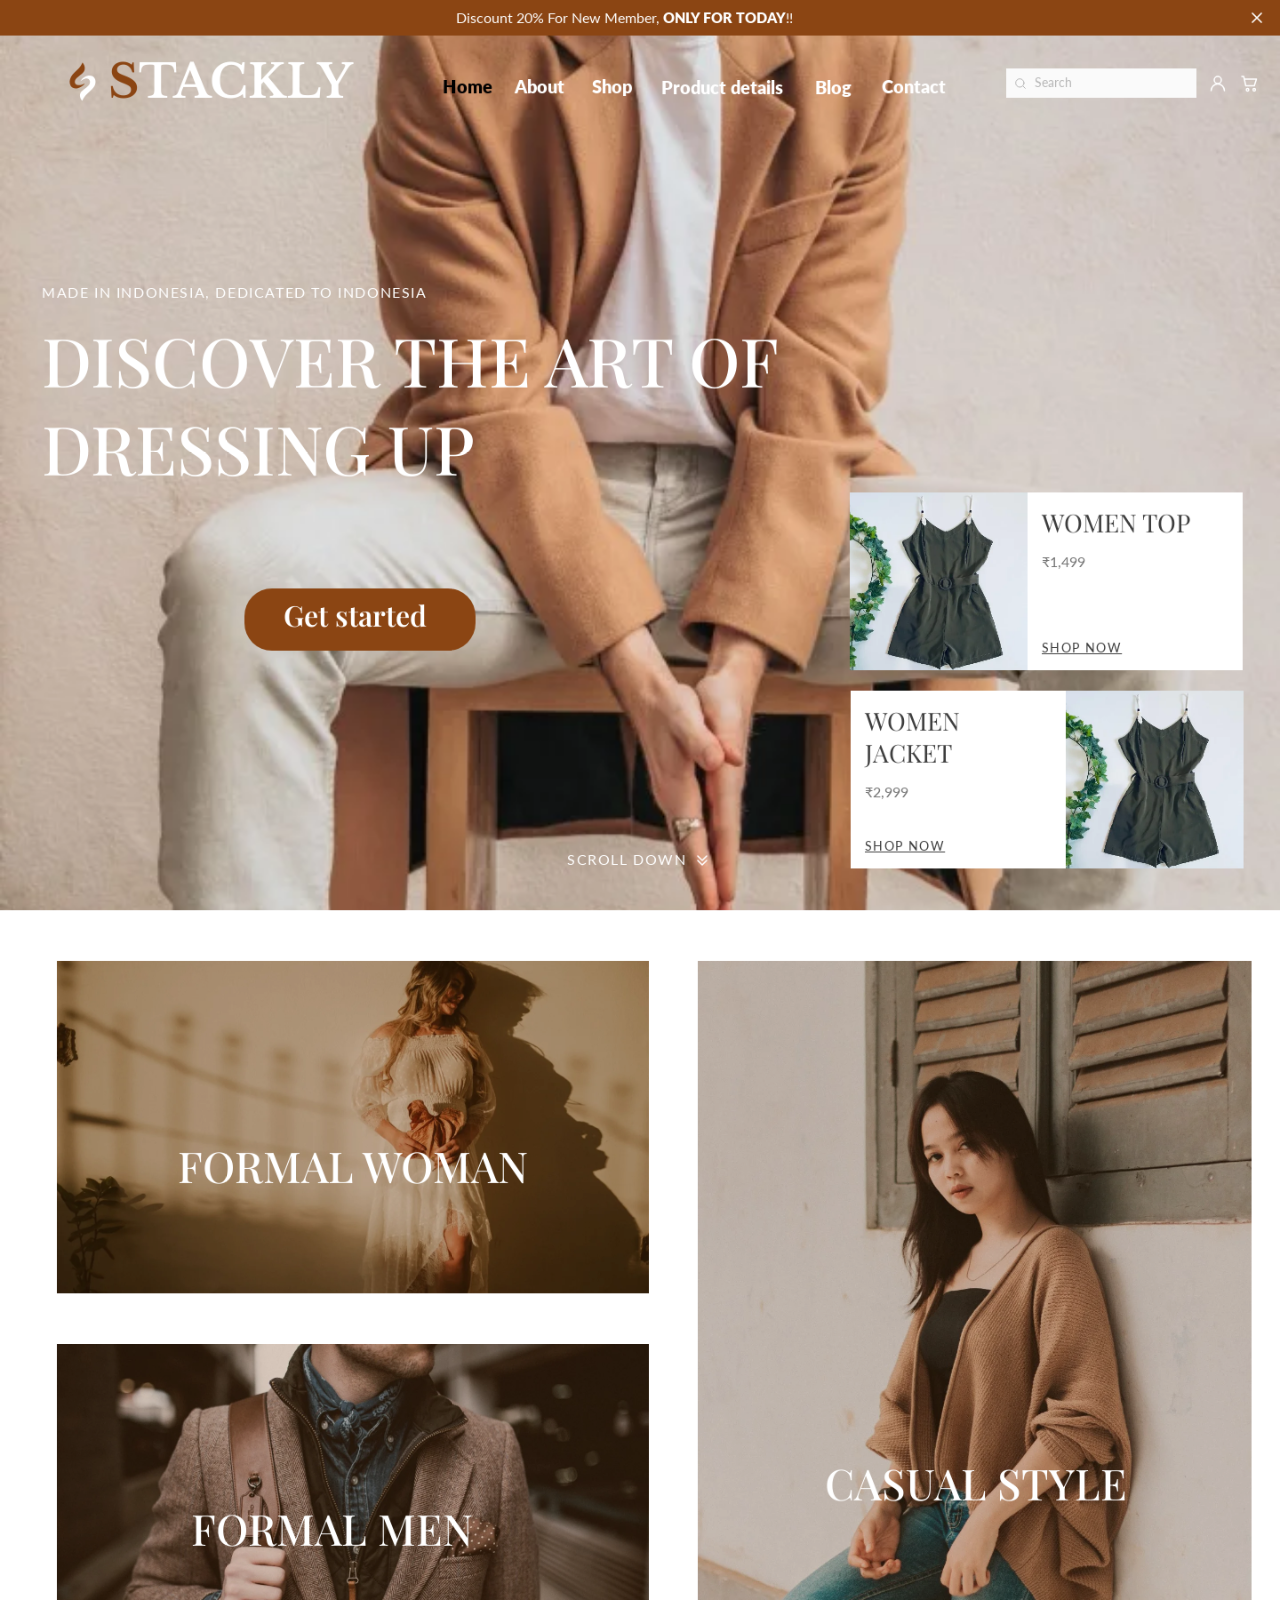
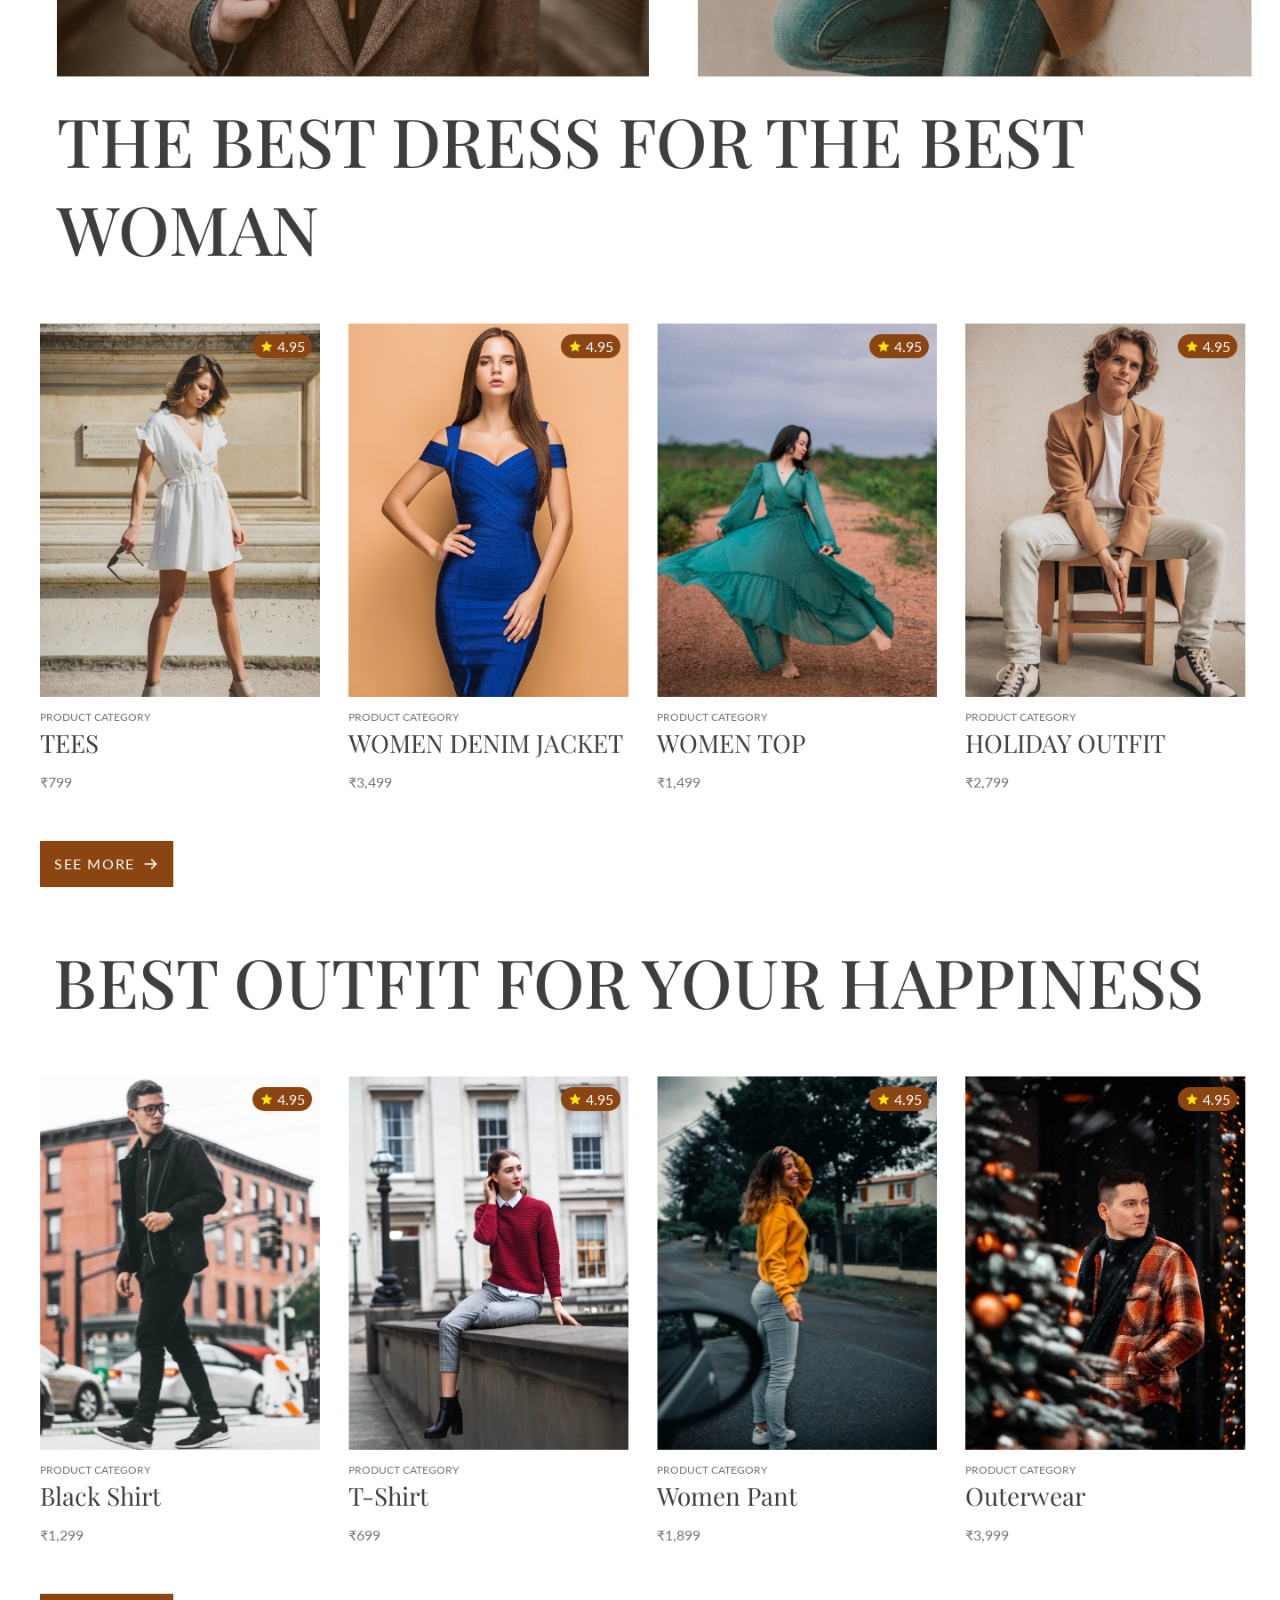
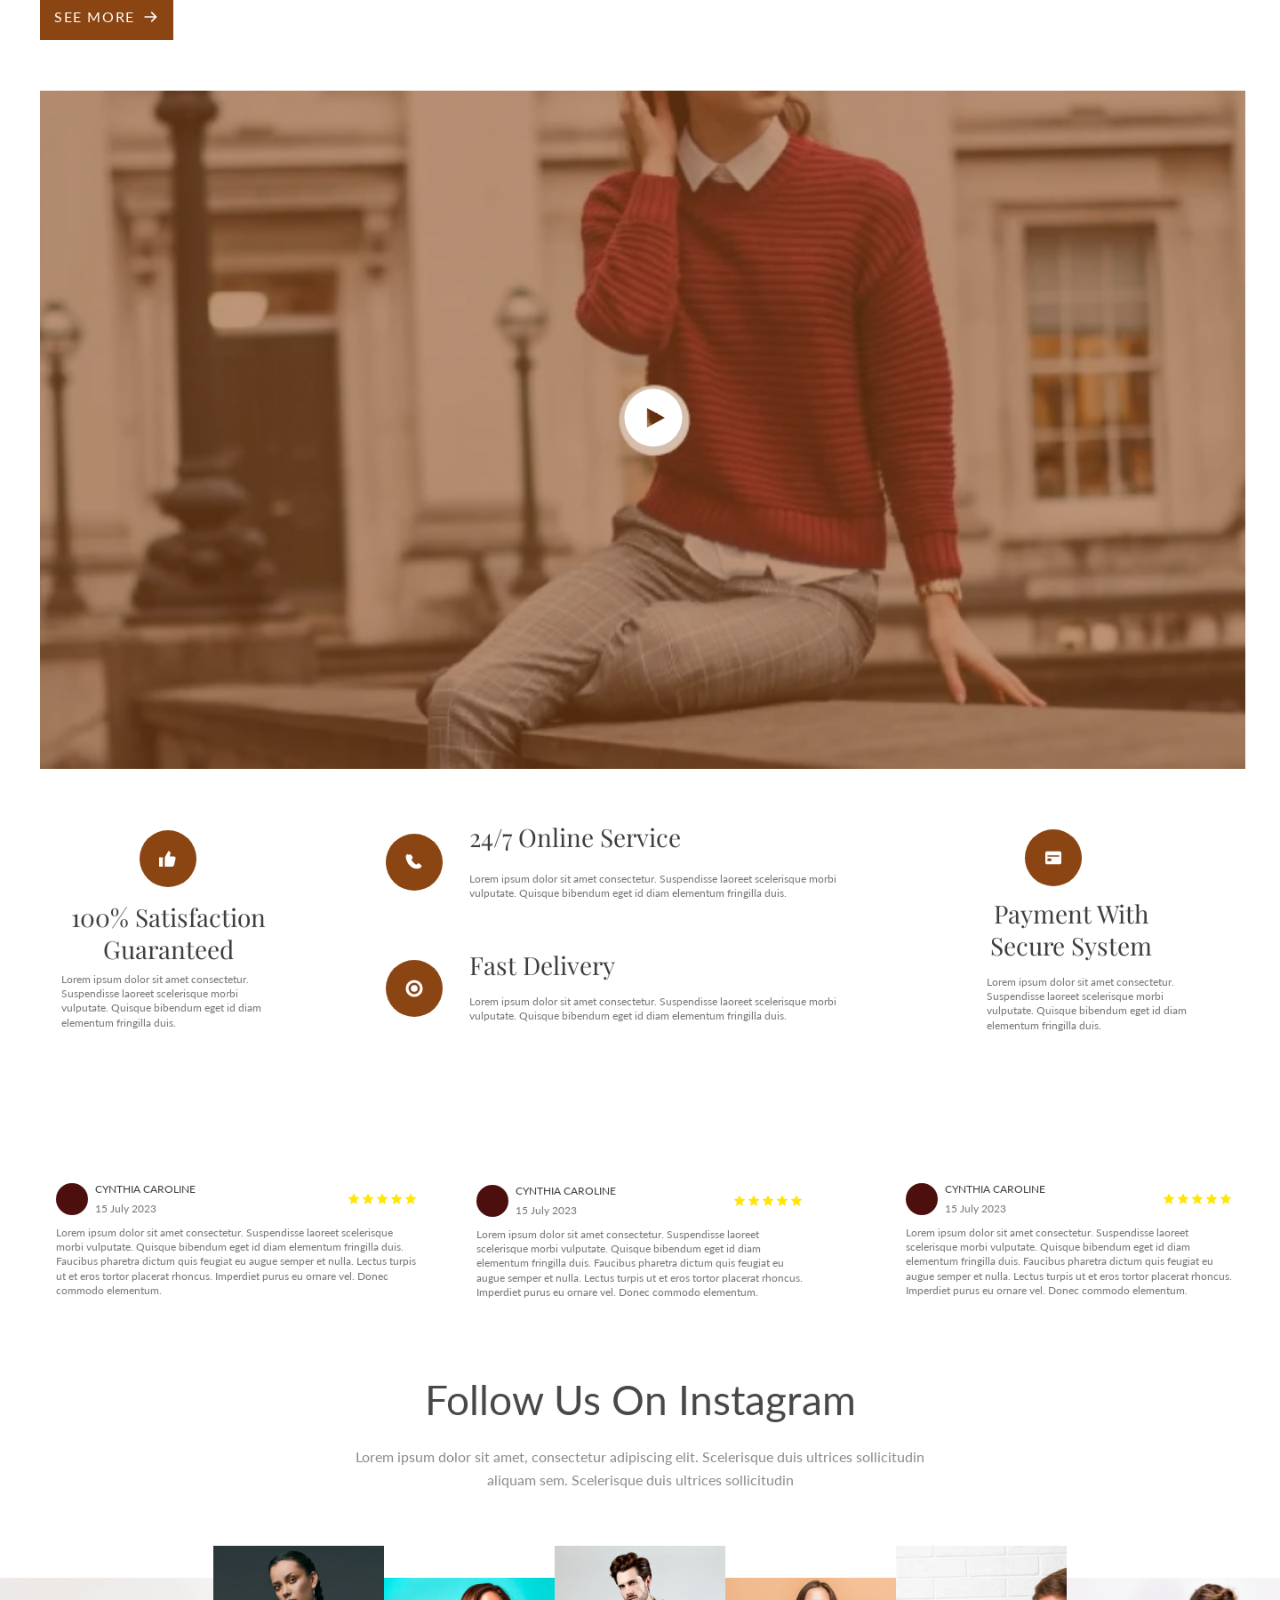
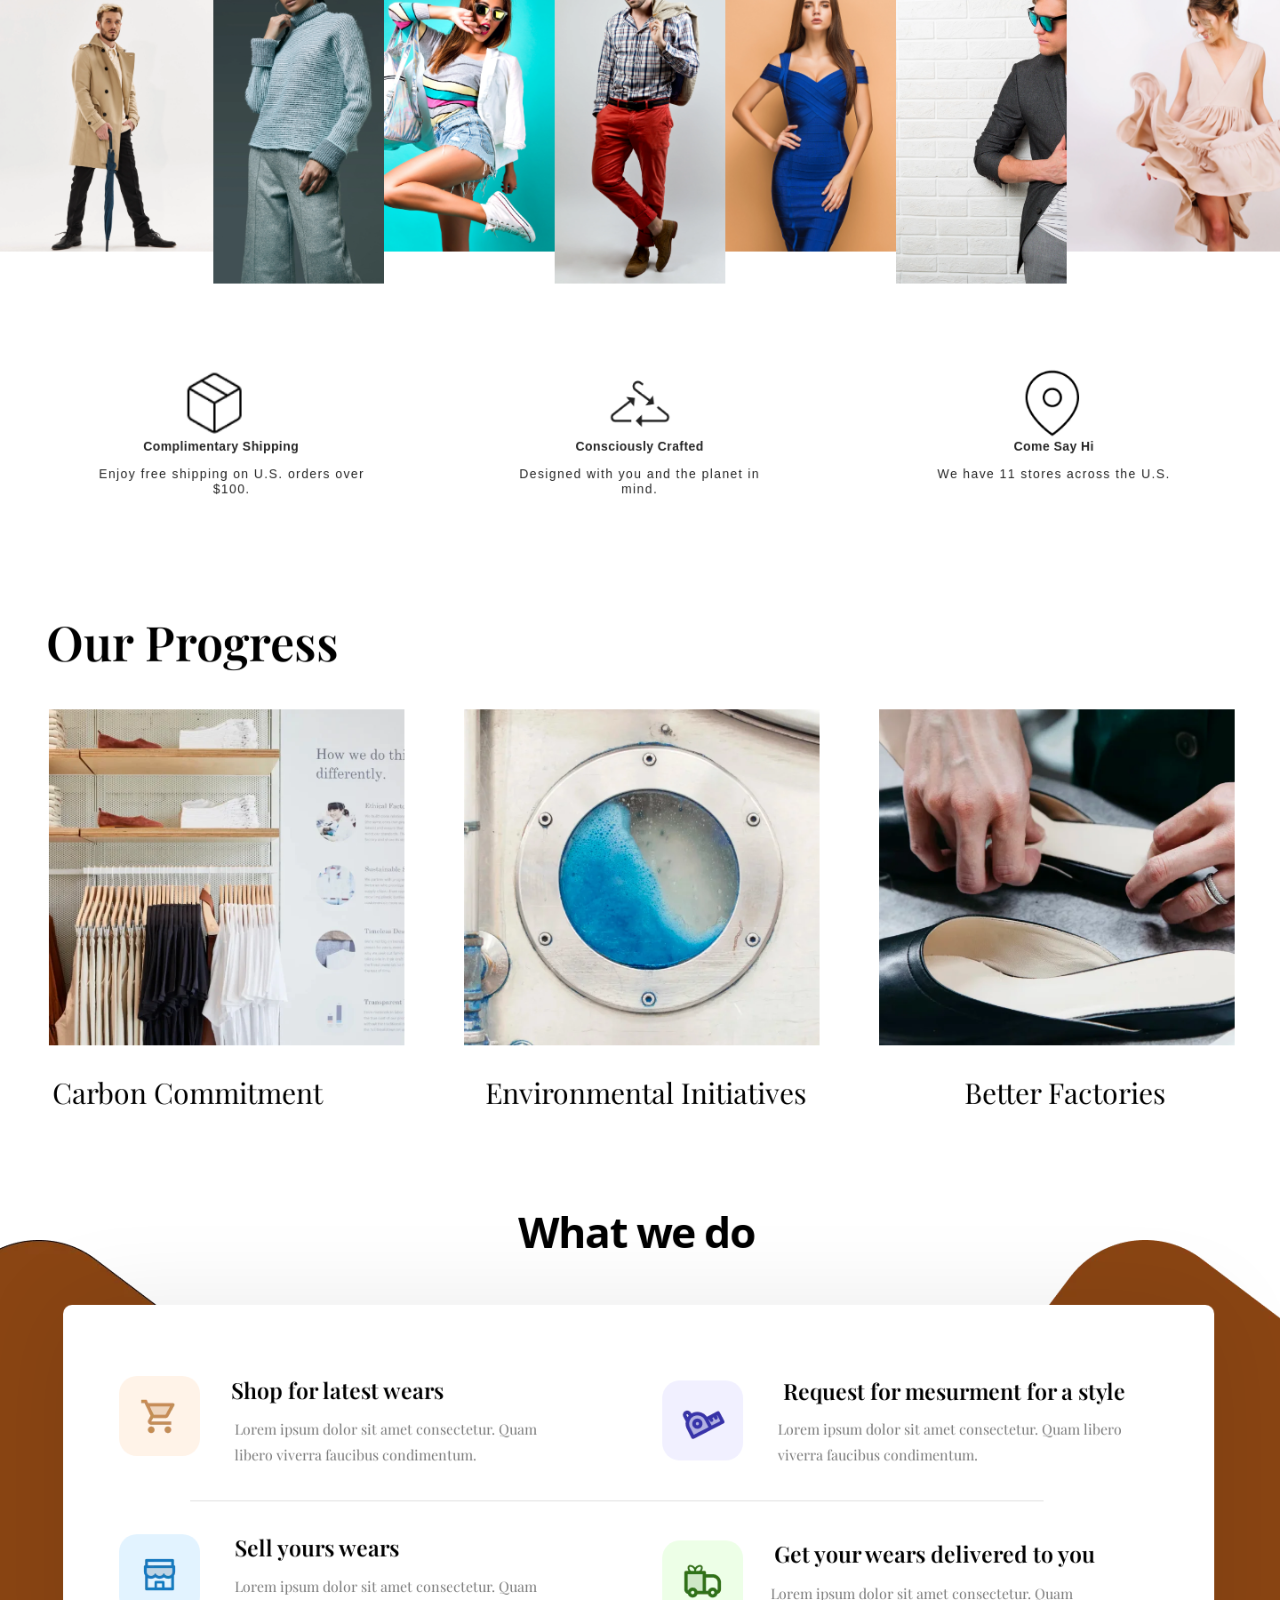
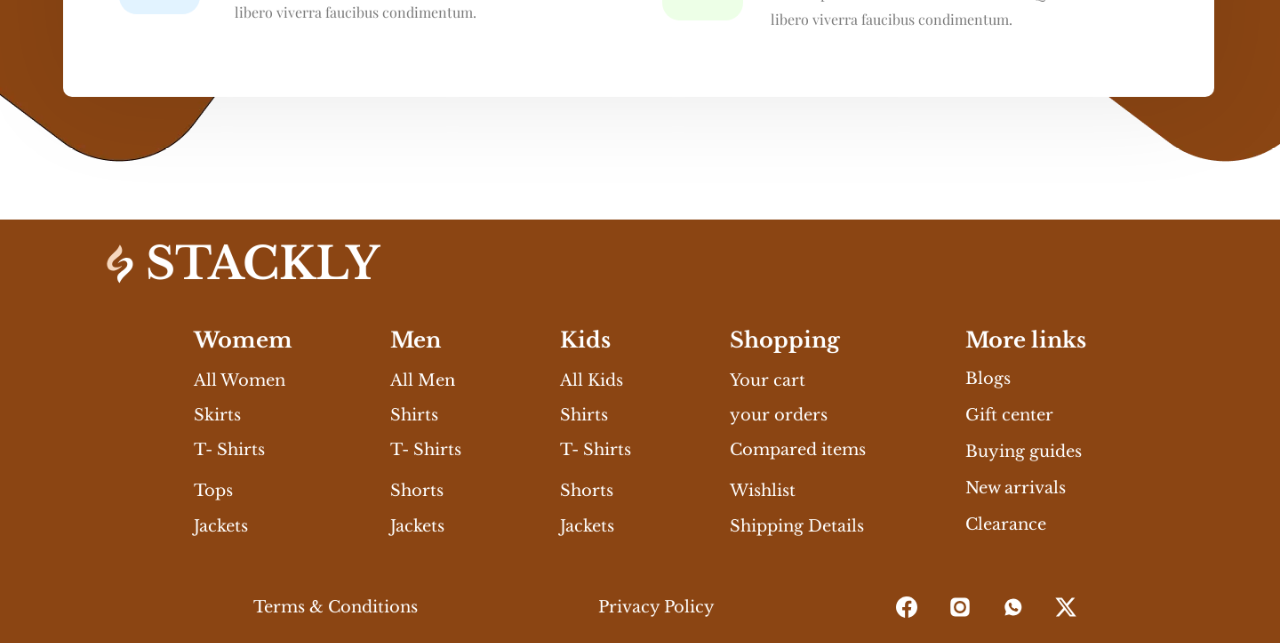
==== index.html @ bb0a9019 "first commit" ====
﻿<!DOCTYPE html>
<html lang="en" class="pg-index">
<head>
<link rel="icon" href="assets/brand-logo.svg" type="image/svg+xml">
<meta charset="UTF-8">
<meta name="viewport" content="width=device-width, initial-scale=1">
<title>Stackly — Home</title>
  <link rel="preload" href="assets/hero.webp" as="image" type="image/webp">
  <meta name="theme-color" content="#8b4513">
<link rel="preconnect" href="https://fonts.googleapis.com">
<link rel="preconnect" href="https://fonts.gstatic.com" crossorigin>
<link href="https://fonts.googleapis.com/css2?family=Libre+Baskerville:wght@400;700&family=Lato:wght@300;400;700;900&family=Open+Sans:wght@400;600;700&family=Playfair+Display:wght@400;500;600;700&display=swap" rel="stylesheet" media="print" onload="this.media='all'; this.onload=null"><noscript><link href="https://fonts.googleapis.com/css2?family=Libre+Baskerville:wght@400;700&family=Lato:wght@300;400;700;900&family=Open+Sans:wght@400;600;700&family=Playfair+Display:wght@400;500;600;700&display=swap" rel="stylesheet"></noscript>
  <link rel="stylesheet" href="css/stackly.css">
  
</head>
<body>
<div class="stage s949">
<div class="canvas s950">

  <!-- ==================================================== HERO  (0,0 1440x1024) -->
  <div class="slot s951" data-img="hero">
    <p class="hero__eyebrow s952">made in Indonesia, dedicated to Indonesia</p>
    <h1 class="hero__title s953">Discover the Art of Dressing Up</h1>
    <a class="hero__btn s954" href="#">Get started</a>
  </div>

  <div class="banner s955">
    <p class="banner__text">Discount 20% For New Member, <strong>ONLY FOR TODAY</strong>!!</p>
    <button class="banner__close" aria-label="Close">
      <svg viewBox="0 0 24 24" width="20" height="20" fill="none" stroke="#fff" stroke-width="2" stroke-linecap="round"><path d="M6 6l12 12M18 6L6 18"/></svg>
    </button>
  </div>

  <div class="logo s956"><svg class="brand-logo-icon s957" viewBox="398 82 212 290" width="38" height="46" xmlns="http://www.w3.org/2000/svg"><path fill="#8b4513" d="M419.713867,256.179962   C408.001251,235.739304 410.215973,215.613876 419.889709,195.679504   C426.373138,182.319229 436.255493,171.444672 446.508270,160.904480   C457.075165,150.041229 468.783997,140.348602 478.792694,128.896606   C487.411407,119.035004 494.797852,108.464394 500.031921,96.425682   C500.738983,94.799370 501.001617,92.854477 502.785980,91.712807   C503.214905,91.838028 503.879059,91.821617 504.103485,92.127670   C514.526489,106.341171 522.003967,121.483376 518.287415,139.859406   C515.933533,151.498276 508.987885,160.308563 500.296600,167.942245   C487.788574,178.928223 473.634369,187.949692 462.046570,200.037262   C456.219025,206.116135 451.191589,212.659836 449.149933,221.054688   C445.376373,236.570572 454.272034,249.198563 470.197021,250.779221   C485.241028,252.272446 499.302216,248.880798 512.632202,241.996979   C514.021362,241.279602 515.213196,239.793518 517.062500,240.547546   C517.833252,242.063324 516.690857,242.794266 515.917847,243.562866   C502.480865,256.923462 487.519073,267.973206 468.591339,271.949402   C447.923096,276.291199 431.269562,272.383606 419.713867,256.179962  z"/><path fill="#ffffff" d="M536.351807,311.352905   C521.089722,325.623138 508.631836,341.451172 501.644409,361.304535   C500.580017,360.856842 499.799347,360.777496 499.458496,360.348633   C491.323975,350.113098 485.458466,338.909088 484.707672,325.531189   C484.034546,313.536499 489.236786,303.909576 496.947052,295.363251   C506.737030,284.511749 519.089050,276.702271 530.329102,267.573334   C539.676453,259.981689 548.930542,252.352356 553.649658,240.719803   C556.247925,234.315125 556.803040,227.722214 555.167542,221.122284   C551.964783,208.197189 539.399353,200.886032 526.174622,203.877502   C513.911682,206.651428 503.242737,212.702515 493.079834,219.823700   C492.039246,220.552856 491.267578,221.851700 489.661957,221.557190   C488.659760,220.289383 489.653076,219.345703 490.287292,218.480408   C503.850159,199.976334 521.506714,187.674316 544.321167,183.636948   C574.742554,178.253418 599.437622,199.883118 594.804749,234.346802   C592.539368,251.198425 583.628967,264.794067 572.581299,277.156372   C561.558105,289.491241 548.610413,299.803345 536.351807,311.352905  z"/></svg><b>S</b>TACKLY</div>

  <nav class="nav">
    <a class="nav__link is-active s958" href="index.html">Home</a>
    <a class="nav__link s959" href="html/about.html">About</a>
    <a class="nav__link s960" href="html/shop.html">Shop</a>
    <a class="nav__link s961" href="html/product-details.html">Product details</a>
    <a class="nav__link s962" href="html/blog.html">Blog</a>
    <a class="nav__link s963" href="html/contact.html">Contact</a>
  </nav>

  <form class="search s964" onsubmit="return false;">
    <svg viewBox="0 0 24 24" width="16" height="16" fill="none" stroke="#b6b6b6" stroke-width="1.5" stroke-linecap="round"><circle cx="11" cy="11" r="7"/><path d="M20 20l-3.4-3.4"/></svg>
    <input type="text" placeholder="Search" aria-label="Search">
  </form>
  <button class="nav-icon s965" aria-label="Account">
    <svg viewBox="0 0 24 24" width="24" height="24" fill="none" stroke="#fff" stroke-width="1.5" stroke-linecap="round" stroke-linejoin="round"><path d="M12 12a4 4 0 1 0 0-8 4 4 0 0 0 0 8z"/><path d="M4.5 20a7.5 7.5 0 0 1 15 0"/></svg>
  </button>
  <button class="nav-icon s966" aria-label="Cart">
    <svg viewBox="0 0 24 24" width="24" height="24" fill="none" stroke="#fff" stroke-width="1.5" stroke-linecap="round" stroke-linejoin="round"><path d="M3 4h2.2l2.3 10.5h9.6L19.5 7H6.3"/><circle cx="9.5" cy="19" r="1.4"/><circle cx="17" cy="19" r="1.4"/></svg>
  </button>

      
  <div class="promo s967">
    <div class="slot s968" data-img="promoTop"></div>
    <div class="promo__body promo__body--l">
      <div class="promo__head">
        <h4>WOMEN TOP</h4>
        <p>₹1,499</p>
      </div>
      <a class="promo__link" href="#">SHOP NOW</a>
    </div>
  </div>

  <div class="promo s969">
    <div class="promo__body promo__body--r">
      <div class="promo__head">
        <h4>WOMEN JACKET</h4>
        <p>₹2,999</p>
      </div>
      <a class="promo__link" href="#">SHOP NOW</a>
    </div>
    <div class="slot s970" data-img="promoJacket"></div>
  </div>

  <div class="scroll s971">
    <span>scroll down</span>
    <svg viewBox="0 0 24 24" width="24" height="24" fill="none" stroke="#fff" stroke-width="1.5" stroke-linecap="round" stroke-linejoin="round"><path d="M7 8l5 5 5-5"/><path d="M7 13l5 5 5-5"/></svg>
  </div>

  <!-- ==================================================== CATEGORIES -->
  <div class="slot s972" data-img="catWoman"><i class="ov s973"></i><div class="cat-label s974">formal woman</div></div>

  <div class="slot s975" data-img="catMan"><i class="ov s976"></i><div class="cat-label s977">formal Men</div></div>

  <div class="slot s978" data-img="catCasual"><i class="ov s979"></i><div class="cat-label s980">Casual Style</div></div>

  <!-- ==================================================== TITLE 1 -->
  <h2 class="section-title s981">the best dress for the best woman</h2>

  <!-- ==================================================== PRODUCTS 1 -->
  <article class="product s982">
    <div class="slot s983" data-img="p1"></div>
    <span class="badge"><svg viewBox="0 0 24 24" width="16" height="16" fill="#ffe605"><path d="M12 2l2.9 6.3 6.8.8-5 4.6 1.3 6.8L12 17.3 6 20.5l1.3-6.8-5-4.6 6.8-.8L12 2z"/></svg>4.95</span>
    <p class="product__cat">Product Category</p>
    <h3 class="product__name">TEES</h3>
    <p class="product__price">₹799</p>
  </article>

  <article class="product s984">
    <div class="slot s985" data-img="p2"></div>
    <span class="badge"><svg viewBox="0 0 24 24" width="16" height="16" fill="#ffe605"><path d="M12 2l2.9 6.3 6.8.8-5 4.6 1.3 6.8L12 17.3 6 20.5l1.3-6.8-5-4.6 6.8-.8L12 2z"/></svg>4.95</span>
    <p class="product__cat">Product Category</p>
    <h3 class="product__name">WOMEN DENIM JACKET</h3>
    <p class="product__price">₹3,499</p>
  </article>

  <article class="product s986">
    <div class="slot s987" data-img="p3"></div>
    <span class="badge"><svg viewBox="0 0 24 24" width="16" height="16" fill="#ffe605"><path d="M12 2l2.9 6.3 6.8.8-5 4.6 1.3 6.8L12 17.3 6 20.5l1.3-6.8-5-4.6 6.8-.8L12 2z"/></svg>4.95</span>
    <p class="product__cat">Product Category</p>
    <h3 class="product__name">WOMEN TOP</h3>
    <p class="product__price">₹1,499</p>
  </article>

  <article class="product s988">
    <div class="slot s989" data-img="p4"></div>
    <span class="badge"><svg viewBox="0 0 24 24" width="16" height="16" fill="#ffe605"><path d="M12 2l2.9 6.3 6.8.8-5 4.6 1.3 6.8L12 17.3 6 20.5l1.3-6.8-5-4.6 6.8-.8L12 2z"/></svg>4.95</span>
    <p class="product__cat">Product Category</p>
    <h3 class="product__name">HOLIDAY OUTFIT</h3>
    <p class="product__price">₹2,799</p>
  </article>

  <a class="btn-more s990" href="#">
    <span>SEE MORE</span>
    <svg viewBox="0 0 24 24" width="20" height="20" fill="#fff"><path d="M13.4 4.6L20.8 12l-7.4 7.4-1.4-1.4 5-5H3.2v-2h13.8l-5-5 1.4-1.4z"/></svg>
  </a>

  <!-- ==================================================== TITLE 2 -->
  <h2 class="section-title s991">Best outfit for your happiness </h2>

  <!-- ==================================================== PRODUCTS 2 -->
  <article class="product s992">
    <div class="slot s993" data-img="p5"></div>
    <span class="badge"><svg viewBox="0 0 24 24" width="16" height="16" fill="#ffe605"><path d="M12 2l2.9 6.3 6.8.8-5 4.6 1.3 6.8L12 17.3 6 20.5l1.3-6.8-5-4.6 6.8-.8L12 2z"/></svg>4.95</span>
    <p class="product__cat">Product Category</p>
    <h3 class="product__name">Black Shirt</h3>
    <p class="product__price">₹1,299</p>
  </article>

  <article class="product s994">
    <div class="slot s995" data-img="p6"></div>
    <span class="badge"><svg viewBox="0 0 24 24" width="16" height="16" fill="#ffe605"><path d="M12 2l2.9 6.3 6.8.8-5 4.6 1.3 6.8L12 17.3 6 20.5l1.3-6.8-5-4.6 6.8-.8L12 2z"/></svg>4.95</span>
    <p class="product__cat">Product Category</p>
    <h3 class="product__name">T-Shirt</h3>
    <p class="product__price">₹699</p>
  </article>

  <article class="product s996">
    <div class="slot s997" data-img="p7"></div>
    <span class="badge"><svg viewBox="0 0 24 24" width="16" height="16" fill="#ffe605"><path d="M12 2l2.9 6.3 6.8.8-5 4.6 1.3 6.8L12 17.3 6 20.5l1.3-6.8-5-4.6 6.8-.8L12 2z"/></svg>4.95</span>
    <p class="product__cat">Product Category</p>
    <h3 class="product__name">Women Pant</h3>
    <p class="product__price">₹1,899</p>
  </article>

  <article class="product s998">
    <div class="slot s999" data-img="p8"></div>
    <span class="badge"><svg viewBox="0 0 24 24" width="16" height="16" fill="#ffe605"><path d="M12 2l2.9 6.3 6.8.8-5 4.6 1.3 6.8L12 17.3 6 20.5l1.3-6.8-5-4.6 6.8-.8L12 2z"/></svg>4.95</span>
    <p class="product__cat">Product Category</p>
    <h3 class="product__name">Outerwear</h3>
    <p class="product__price">₹3,999</p>
  </article>

  <a class="btn-more s1000" href="#">
    <span>SEE MORE</span>
    <svg viewBox="0 0 24 24" width="20" height="20" fill="#fff"><path d="M13.4 4.6L20.8 12l-7.4 7.4-1.4-1.4 5-5H3.2v-2h13.8l-5-5 1.4-1.4z"/></svg>
  </a>

  <!-- ==================================================== VIDEO -->
  <div class="slot s1001" data-img="video">
    <i class="ov s1002"></i>
    <button class="play" aria-label="Play video">
      <svg viewBox="0 0 24 24" width="78" height="78" fill="#fff" fill-rule="evenodd" clip-rule="evenodd"><path d="M12 2a10 10 0 1 0 0 20 10 10 0 0 0 0-20zm-2.2 6.6v6.8L16 12l-6.2-3.4z"/></svg>
    </button>
  </div>

  <!-- ==================================================== FEATURES -->
  <div class="feat-card s1003">
    <span class="feat-ic">
      <svg viewBox="0 0 24 24" width="24" height="24" fill="#fff"><path d="M2 10.5h4.2V21H2zM8.4 21h8.1a2.4 2.4 0 0 0 2.3-1.8l1.7-7.2A2 2 0 0 0 18.6 9.6H14l.7-3.2A2.4 2.4 0 0 0 12.4 3.4L8.4 10.5V21z"/></svg>
    </span>
    <h4 class="feat-t s1004">100% Satisfaction Guaranteed  </h4>
    <p class="feat-d">Lorem ipsum dolor sit amet consectetur. Suspendisse laoreet scelerisque morbi vulputate. Quisque bibendum eget id diam elementum fringilla duis. </p>
  </div>

  <span class="feat-ic s1005">
    <svg viewBox="0 0 24 24" width="24" height="24" fill="#fff"><path d="M6.6 3.4c.5-.4 1.2-.3 1.6.2l1.8 2.2c.4.5.4 1.2.1 1.7l-1 1.3c-.2.3-.2.7 0 1a13.6 13.6 0 0 0 4.6 4.6c.3.2.7.2 1 0l1.3-1c.5-.3 1.2-.3 1.7.1l2.2 1.8c.5.4.6 1.1.2 1.6l-1.1 1.4c-.4.5-1 .8-1.7.7C10.4 21.1 2.9 13.6 2.5 5.4c-.1-.7.2-1.3.7-1.7l1.6-1.2-.2.9z"/></svg>
  </span>
  <h4 class="feat-t s1006">24/7 Online Service</h4>
  <p class="feat-d s1007">Lorem ipsum dolor sit amet consectetur. Suspendisse laoreet scelerisque morbi vulputate. Quisque bibendum eget id diam elementum fringilla duis. </p>

  <span class="feat-ic s1008">
    <svg viewBox="0 0 24 24" width="24" height="24" fill="#fff"><path d="M12 2.4a9.6 9.6 0 1 0 0 19.2 9.6 9.6 0 0 0 0-19.2zm0 3.2a6.4 6.4 0 1 1 0 12.8 6.4 6.4 0 0 1 0-12.8zm0 2.6a3.8 3.8 0 1 0 0 7.6 3.8 3.8 0 0 0 0-7.6z"/></svg>
  </span>
  <h4 class="feat-t s1009">Fast Delivery</h4>
  <p class="feat-d s1010">Lorem ipsum dolor sit amet consectetur. Suspendisse laoreet scelerisque morbi vulputate. Quisque bibendum eget id diam elementum fringilla duis. </p>

  <span class="feat-ic s1011">
    <svg viewBox="0 0 24 24" width="24" height="24" fill="#fff"><path d="M3 6.6c0-1 .8-1.8 1.8-1.8h14.4c1 0 1.8.8 1.8 1.8v10.8c0 1-.8 1.8-1.8 1.8H4.8c-1 0-1.8-.8-1.8-1.8V6.6zm2.4 2.6v1.6h13.2V9.2H5.4zm0 3.6v3h4.4v-3H5.4z"/></svg>
  </span>
  <h4 class="feat-t s1012">Payment With Secure System</h4>
  <p class="feat-d s1013">Lorem ipsum dolor sit amet consectetur. Suspendisse laoreet scelerisque morbi vulputate. Quisque bibendum eget id diam elementum fringilla duis. </p>

  <!-- ==================================================== TESTIMONIALS -->
  <article class="tcard s1014">
    <div class="tcard__row">
      <div class="tcard__who">
        <span class="tcard__av"></span>
        <div>
          <p class="tcard__name">Cynthia caroline</p>
          <p class="tcard__date">15 July 2023</p>
        </div>
      </div>
      <div class="stars">
        <svg viewBox="0 0 24 24" width="16" height="16" fill="#ffe605"><path d="M12 2l2.9 6.3 6.8.8-5 4.6 1.3 6.8L12 17.3 6 20.5l1.3-6.8-5-4.6 6.8-.8L12 2z"/></svg>
        <svg viewBox="0 0 24 24" width="16" height="16" fill="#ffe605"><path d="M12 2l2.9 6.3 6.8.8-5 4.6 1.3 6.8L12 17.3 6 20.5l1.3-6.8-5-4.6 6.8-.8L12 2z"/></svg>
        <svg viewBox="0 0 24 24" width="16" height="16" fill="#ffe605"><path d="M12 2l2.9 6.3 6.8.8-5 4.6 1.3 6.8L12 17.3 6 20.5l1.3-6.8-5-4.6 6.8-.8L12 2z"/></svg>
        <svg viewBox="0 0 24 24" width="16" height="16" fill="#ffe605"><path d="M12 2l2.9 6.3 6.8.8-5 4.6 1.3 6.8L12 17.3 6 20.5l1.3-6.8-5-4.6 6.8-.8L12 2z"/></svg>
        <svg viewBox="0 0 24 24" width="16" height="16" fill="#ffe605"><path d="M12 2l2.9 6.3 6.8.8-5 4.6 1.3 6.8L12 17.3 6 20.5l1.3-6.8-5-4.6 6.8-.8L12 2z"/></svg>
      </div>
    </div>
    <p class="tcard__text">Lorem ipsum dolor sit amet consectetur. Suspendisse laoreet scelerisque morbi vulputate. Quisque bibendum eget id diam elementum fringilla duis. Faucibus pharetra dictum quis feugiat eu augue semper et nulla. Lectus turpis ut et eros tortor placerat rhoncus. Imperdiet purus eu ornare vel. Donec commodo elementum.</p>
  </article>

  <article class="tcard s1015">
    <div class="tcard__row">
      <div class="tcard__who">
        <span class="tcard__av"></span>
        <div>
          <p class="tcard__name">Cynthia caroline</p>
          <p class="tcard__date">15 July 2023</p>
        </div>
      </div>
      <div class="stars">
        <svg viewBox="0 0 24 24" width="16" height="16" fill="#ffe605"><path d="M12 2l2.9 6.3 6.8.8-5 4.6 1.3 6.8L12 17.3 6 20.5l1.3-6.8-5-4.6 6.8-.8L12 2z"/></svg>
        <svg viewBox="0 0 24 24" width="16" height="16" fill="#ffe605"><path d="M12 2l2.9 6.3 6.8.8-5 4.6 1.3 6.8L12 17.3 6 20.5l1.3-6.8-5-4.6 6.8-.8L12 2z"/></svg>
        <svg viewBox="0 0 24 24" width="16" height="16" fill="#ffe605"><path d="M12 2l2.9 6.3 6.8.8-5 4.6 1.3 6.8L12 17.3 6 20.5l1.3-6.8-5-4.6 6.8-.8L12 2z"/></svg>
        <svg viewBox="0 0 24 24" width="16" height="16" fill="#ffe605"><path d="M12 2l2.9 6.3 6.8.8-5 4.6 1.3 6.8L12 17.3 6 20.5l1.3-6.8-5-4.6 6.8-.8L12 2z"/></svg>
        <svg viewBox="0 0 24 24" width="16" height="16" fill="#ffe605"><path d="M12 2l2.9 6.3 6.8.8-5 4.6 1.3 6.8L12 17.3 6 20.5l1.3-6.8-5-4.6 6.8-.8L12 2z"/></svg>
      </div>
    </div>
    <p class="tcard__text">Lorem ipsum dolor sit amet consectetur. Suspendisse laoreet scelerisque morbi vulputate. Quisque bibendum eget id diam elementum fringilla duis. Faucibus pharetra dictum quis feugiat eu augue semper et nulla. Lectus turpis ut et eros tortor placerat rhoncus. Imperdiet purus eu ornare vel. Donec commodo elementum.</p>
  </article>

  <article class="tcard s1016">
    <div class="tcard__row">
      <div class="tcard__who">
        <span class="tcard__av"></span>
        <div>
          <p class="tcard__name">Cynthia caroline</p>
          <p class="tcard__date">15 July 2023</p>
        </div>
      </div>
      <div class="stars">
        <svg viewBox="0 0 24 24" width="16" height="16" fill="#ffe605"><path d="M12 2l2.9 6.3 6.8.8-5 4.6 1.3 6.8L12 17.3 6 20.5l1.3-6.8-5-4.6 6.8-.8L12 2z"/></svg>
        <svg viewBox="0 0 24 24" width="16" height="16" fill="#ffe605"><path d="M12 2l2.9 6.3 6.8.8-5 4.6 1.3 6.8L12 17.3 6 20.5l1.3-6.8-5-4.6 6.8-.8L12 2z"/></svg>
        <svg viewBox="0 0 24 24" width="16" height="16" fill="#ffe605"><path d="M12 2l2.9 6.3 6.8.8-5 4.6 1.3 6.8L12 17.3 6 20.5l1.3-6.8-5-4.6 6.8-.8L12 2z"/></svg>
        <svg viewBox="0 0 24 24" width="16" height="16" fill="#ffe605"><path d="M12 2l2.9 6.3 6.8.8-5 4.6 1.3 6.8L12 17.3 6 20.5l1.3-6.8-5-4.6 6.8-.8L12 2z"/></svg>
        <svg viewBox="0 0 24 24" width="16" height="16" fill="#ffe605"><path d="M12 2l2.9 6.3 6.8.8-5 4.6 1.3 6.8L12 17.3 6 20.5l1.3-6.8-5-4.6 6.8-.8L12 2z"/></svg>
      </div>
    </div>
    <p class="tcard__text">Lorem ipsum dolor sit amet consectetur. Suspendisse laoreet scelerisque morbi vulputate. Quisque bibendum eget id diam elementum fringilla duis. Faucibus pharetra dictum quis feugiat eu augue semper et nulla. Lectus turpis ut et eros tortor placerat rhoncus. Imperdiet purus eu ornare vel. Donec commodo elementum.</p>
  </article>

  <!-- ==================================================== INSTAGRAM -->
  <h2 class="ig__t s1017">Follow Us On Instagram</h2>
  <p class="ig__sub s1018">Lorem ipsum dolor sit amet, consectetur adipiscing elit. Scelerisque duis ultrices sollicitudin aliquam sem. Scelerisque duis ultrices sollicitudin </p>

  <div class="slot s1019" data-img="ig1"></div>
  <div class="slot s1020" data-img="ig2"></div>
  <div class="slot s1021" data-img="ig3"></div>
  <div class="slot s1022" data-img="ig4"></div>
  <div class="slot s1023" data-img="ig5"></div>
  <div class="slot s1024" data-img="ig6"></div>
  <div class="slot s1025" data-img="ig7"></div>

  <!-- ==================================================== SERVICES -->
  <div class="slot s1026" data-img="s1"></div>
  <h5 class="svc__t s1027">Complimentary Shipping</h5>
  <p class="svc__d s1028">Enjoy free shipping on U.S. orders over $100.</p>

  <div class="slot s1029" data-img="s2"></div>
  <h5 class="svc__t s1030">Consciously Crafted</h5>
  <p class="svc__d s1031">Designed with you and the planet in mind.</p>

  <div class="slot s1032" data-img="s3"></div>
  <h5 class="svc__t s1033">Come Say Hi</h5>
  <p class="svc__d s1034">We have 11 stores across the U.S.</p>

  <!-- ==================================================== OUR PROGRESS -->
  <h2 class="pr__t s1035">Our Progress</h2>
  <div class="slot s1036" data-img="pr1"></div>
  <h3 class="pr__c s1037">Carbon Commitment</h3>
  <div class="slot s1038" data-img="pr2"></div>
  <h3 class="pr__c s1039">Environmental Initiatives</h3>
  <div class="slot s1040" data-img="pr3"></div>
  <h3 class="pr__c s1041">Better Factories</h3>

  <!-- ==================================================== WHAT WE DO -->
  <h2 class="wwd__t s1042">What we do</h2>
  <img loading="lazy" decoding="async" class="wwd__blob s1043" src="assets/wwd-wing-left.webp" alt="">
  <img loading="lazy" decoding="async" class="wwd__blob s1044" src="assets/wwd-wing-right.webp" alt="">
  <div class="wwd__card s1045"></div>
  <div class="wwd__line s1046"></div>

  <span class="wwd__ic s1047">
    <img loading="lazy" decoding="async" src="assets/wwd-ic-cart.webp" width="45" height="45" alt="">
  </span>
  <h4 class="wwd__it s1048">Shop for latest wears</h4>
  <p class="wwd__id s1049">Lorem ipsum dolor sit amet consectetur. Quam libero viverra faucibus condimentum.</p>

  <span class="wwd__ic s1050">
    <img loading="lazy" decoding="async" src="assets/wwd-ic-tape.webp" width="61" height="61" alt="">
  </span>
  <h4 class="wwd__it s1051">Request for mesurment for a style</h4>
  <p class="wwd__id s1052">Lorem ipsum dolor sit amet consectetur. Quam libero viverra faucibus condimentum.</p>

  <span class="wwd__ic s1053">
    <img loading="lazy" decoding="async" src="assets/wwd-ic-shop.webp" width="45" height="45" alt="">
  </span>
  <h4 class="wwd__it s1054">Sell yours wears</h4>
  <p class="wwd__id s1055">Lorem ipsum dolor sit amet consectetur. Quam libero viverra faucibus condimentum.</p>

  <span class="wwd__ic s1056">
    <img loading="lazy" decoding="async" src="assets/wwd-ic-truck.webp" width="45" height="45" alt="">
  </span>
  <h4 class="wwd__it s1057">Get your wears delivered to you</h4>
  <p class="wwd__id s1058">Lorem ipsum dolor sit amet consectetur. Quam libero viverra faucibus condimentum.</p>

  <!-- ==================================================== FOOTER (0,7447 1440x476) -->
  <footer class="footer s1059">
    <div class="footer__logo s1060"><svg class="brand-logo-icon s1061" viewBox="398 82 212 290" width="36" height="44" xmlns="http://www.w3.org/2000/svg"><path fill="#f6d7bd" d="M419.713867,256.179962   C408.001251,235.739304 410.215973,215.613876 419.889709,195.679504   C426.373138,182.319229 436.255493,171.444672 446.508270,160.904480   C457.075165,150.041229 468.783997,140.348602 478.792694,128.896606   C487.411407,119.035004 494.797852,108.464394 500.031921,96.425682   C500.738983,94.799370 501.001617,92.854477 502.785980,91.712807   C503.214905,91.838028 503.879059,91.821617 504.103485,92.127670   C514.526489,106.341171 522.003967,121.483376 518.287415,139.859406   C515.933533,151.498276 508.987885,160.308563 500.296600,167.942245   C487.788574,178.928223 473.634369,187.949692 462.046570,200.037262   C456.219025,206.116135 451.191589,212.659836 449.149933,221.054688   C445.376373,236.570572 454.272034,249.198563 470.197021,250.779221   C485.241028,252.272446 499.302216,248.880798 512.632202,241.996979   C514.021362,241.279602 515.213196,239.793518 517.062500,240.547546   C517.833252,242.063324 516.690857,242.794266 515.917847,243.562866   C502.480865,256.923462 487.519073,267.973206 468.591339,271.949402   C447.923096,276.291199 431.269562,272.383606 419.713867,256.179962  z"/><path fill="#ffffff" d="M536.351807,311.352905   C521.089722,325.623138 508.631836,341.451172 501.644409,361.304535   C500.580017,360.856842 499.799347,360.777496 499.458496,360.348633   C491.323975,350.113098 485.458466,338.909088 484.707672,325.531189   C484.034546,313.536499 489.236786,303.909576 496.947052,295.363251   C506.737030,284.511749 519.089050,276.702271 530.329102,267.573334   C539.676453,259.981689 548.930542,252.352356 553.649658,240.719803   C556.247925,234.315125 556.803040,227.722214 555.167542,221.122284   C551.964783,208.197189 539.399353,200.886032 526.174622,203.877502   C513.911682,206.651428 503.242737,212.702515 493.079834,219.823700   C492.039246,220.552856 491.267578,221.851700 489.661957,221.557190   C488.659760,220.289383 489.653076,219.345703 490.287292,218.480408   C503.850159,199.976334 521.506714,187.674316 544.321167,183.636948   C574.742554,178.253418 599.437622,199.883118 594.804749,234.346802   C592.539368,251.198425 583.628967,264.794067 572.581299,277.156372   C561.558105,289.491241 548.610413,299.803345 536.351807,311.352905  z"/></svg>STACKLY</div>

    <div class="fcol s1062">
      <h6>Womem</h6>
      <ul>
        <li><a href="#">All Women</a></li>
        <li><a href="#">Skirts</a></li>
        <li><a href="#">T- Shirts</a></li>
        <li><a href="#">Tops</a></li>
        <li><a href="#">Jackets</a></li>
      </ul>
    </div>

    <div class="fcol s1063">
      <h6>Men</h6>
      <ul>
        <li><a href="#">All Men</a></li>
        <li><a href="#">Shirts</a></li>
        <li><a href="#">T- Shirts</a></li>
        <li><a href="#">Shorts</a></li>
        <li><a href="#">Jackets</a></li>
      </ul>
    </div>

    <div class="fcol s1064">
      <h6>Kids</h6>
      <ul>
        <li><a href="#">All Kids</a></li>
        <li><a href="#">Shirts</a></li>
        <li><a href="#">T- Shirts</a></li>
        <li><a href="#">Shorts</a></li>
        <li><a href="#">Jackets</a></li>
      </ul>
    </div>

    <div class="fcol s1065">
      <h6>Shopping</h6>
      <ul>
        <li><a href="#">Your cart</a></li>
        <li><a href="#">your orders</a></li>
        <li><a href="#">Compared items</a></li>
        <li><a href="#">Wishlist</a></li>
        <li><a href="#">Shipping Details</a></li>
      </ul>
    </div>

    <div class="fcol fcol--ml s1066">
      <h6>More links</h6>
      <ul>
        <li><a href="#">Blogs</a></li>
        <li><a href="#">Gift center</a></li>
        <li><a href="#">Buying guides</a></li>
        <li><a href="#">New arrivals</a></li>
        <li><a href="#">Clearance</a></li>
      </ul>
    </div>

    <a class="footer__legal s1067" href="#">Terms &amp; Conditions</a>
    <a class="footer__legal s1068" href="#">Privacy Policy</a>

    <div class="socials s1069">
      <a href="#" aria-label="Facebook" class="soc s1070">
        <svg viewBox="0 0 24 24" width="24" height="24" fill="#fff"><path d="M24 12.073c0-6.627-5.373-12-12-12s-12 5.373-12 12c0 5.99 4.388 10.954 10.125 11.854v-8.385H7.078v-3.47h3.047V9.43c0-3.007 1.792-4.669 4.533-4.669 1.312 0 2.686.235 2.686.235v2.953H15.83c-1.491 0-1.956.925-1.956 1.874v2.25h3.328l-.532 3.47h-2.796v8.385C19.612 23.027 24 18.062 24 12.073z"/></svg>
      </a>
      <a href="#" aria-label="Instagram" class="soc s1071">
        <svg viewBox="0 0 24 24" width="26" height="26" fill="#fff"><path d="M12 2.2c3.2 0 3.6 0 4.8.1 1.2.1 1.9.2 2.3.4.6.2 1 .5 1.4.9.4.4.7.8.9 1.4.2.4.4 1.1.4 2.3.1 1.2.1 1.6.1 4.7s0 3.5-.1 4.7c-.1 1.2-.2 1.9-.4 2.3-.2.6-.5 1-.9 1.4-.4.4-.8.7-1.4.9-.4.2-1.1.4-2.3.4-1.2.1-1.6.1-4.8.1s-3.6 0-4.8-.1c-1.2-.1-1.9-.2-2.3-.4-.6-.2-1-.5-1.4-.9-.4-.4-.7-.8-.9-1.4-.2-.4-.4-1.1-.4-2.3-.1-1.2-.1-1.6-.1-4.7s0-3.5.1-4.7c.1-1.2.2-1.9.4-2.3.2-.6.5-1 .9-1.4.4-.4.8-.7 1.4-.9.4-.2 1.1-.4 2.3-.4 1.2-.1 1.6-.1 4.8-.1zm0 3.4a6.4 6.4 0 1 0 0 12.8 6.4 6.4 0 0 0 0-12.8zm0 10.6a4.2 4.2 0 1 1 0-8.4 4.2 4.2 0 0 1 0 8.4zm6.6-10.9a1.5 1.5 0 1 1-3 0 1.5 1.5 0 0 1 3 0z"/></svg>
      </a>
      <a href="#" aria-label="WhatsApp" class="soc s1072">
        <svg viewBox="0 0 24 24" width="24" height="24" fill="#fff"><path d="M12 2.5A9.5 9.5 0 0 0 3.8 17l-1.3 4.6 4.7-1.3A9.5 9.5 0 1 0 12 2.5zm5.2 13.3c-.2.6-1.2 1.2-1.7 1.2-.4 0-1 .1-3.2-.9-2.7-1.2-4.4-4-4.5-4.2-.1-.2-1-1.4-1-2.6s.6-1.8.9-2.1c.2-.2.5-.3.7-.3h.5c.2 0 .4 0 .6.5l.8 1.9c.1.2.1.4 0 .6l-.4.5c-.1.2-.3.3-.1.6.1.3.6 1.1 1.4 1.8 1 .9 1.8 1.1 2 1.2.3.1.4.1.6-.1l.7-.8c.2-.2.4-.2.6-.1l1.8.9c.2.1.4.2.4.3.1.1.1.6-.1 1.2z"/></svg>
      </a>
      <a href="#" aria-label="X" class="soc s1073">
        <svg viewBox="0 0 24 24" width="26" height="26" fill="#fff"><path d="M18.244 2.25h3.308l-7.227 8.26 8.502 11.24H16.17l-5.214-6.817L4.99 21.75H1.68l7.73-8.835L1.254 2.25H8.08l4.713 6.231zm-1.161 17.52h1.833L7.084 4.126H5.117z"/></svg>
      </a>
    </div>
  </footer>

</div>
</div>
<script src="js/images.js" defer></script>
<script src="js/script.js" defer></script>
  <script src="js/index.js" defer></script>
</body>
</html>
---- css/stackly.css ----
/* =============================================================================
   STACKLY — the entire site's stylesheet (one file, one <link> per page)
   -----------------------------------------------------------------------------
   GENERATED FILE — rebuild with:  node <tools>/migrate.js --apply

   Structure
     1. @layer stackly { ... }  style.css + every page stylesheet +
        responsive.css, in their original link order, so the cascade between
        them behaves exactly as it did when they were separate files.
     2. Coordinate rules (outside the layer)  the design's absolute
        left/top/width/height, which used to be inline style="" attributes on
        the elements. Living outside the layer they win over every normal rule
        above and lose to any !important rule - precisely the precedence an
        inline style attribute has. Each rule carries the markup it came from.

   Media breakpoints
     >= 992px  js/script.js scales the 1440px design canvas (fitStage)
     <= 991px  the rules inside @layer (responsive.css) reflow it to one column
   ========================================================================== */
@layer stackly {

/* ======== css/style.css — shared base — banner / logo / nav / footer / typography / widgets ======== */
/* =============================================================================
   STACKLY — converted 1:1 from Figma "Home page" frame (1440 x 7923)
   Every size / colour / font below is the exact value read from the design.
   Image boxes are EMPTY on purpose — add images later via images.js
============================================================================= */

*{ box-sizing:border-box; margin:0; padding:0; }

html,body{ background:#fff; }

body{
  font-family:"Lato","Helvetica Neue",Arial,sans-serif;
  color:#3e3e3e;
  -webkit-font-smoothing:antialiased;
  overflow-x:hidden;
}

a{ text-decoration:none; color:inherit; }
ul{ list-style:none; }
button{ font:inherit; border:0; background:none; cursor:pointer; color:inherit; }

/* ---------- design canvas (fixed 1440 desktop frame) ---------- */
.stage{
  position:relative;
  width:1440px;
  height:7923px;
  margin:0 auto;
  overflow:hidden;
}
.canvas{
  position:absolute;
  left:0; top:0;
  width:1440px;
  height:7923px;
  background:#fff;
  overflow:hidden;
  transform-origin:top left;
  will-change:transform;          /* promote canvas to its own GPU layer */
}
.canvas > *{ position:absolute; }
/* nav icons that are direct canvas children must stay absolute — the
   shared .nav-icon{position:relative} (further below, same specificity)
   would drop them into flow and stack the cart under the account icon */
.canvas > .nav-icon{ position:absolute; }

/* ---------- empty image slots ---------- */
.slot{
  background:#EDE7E0;          /* empty space — replace with your image */
  background-size:cover;
  background-position:center;
  overflow:hidden;
}
.slot.has-image{ background-color:transparent; }
.ov{                            /* brown colour overlay on top of an image */
  position:absolute; inset:0;
  background:#8b4513;
  display:block;
  pointer-events:none;
}

/* =============================================================================
   TOP BANNER — h40, #8b4513, Lato 400 16/16 white
============================================================================= */
.banner{
  display:flex;
  align-items:center;
  padding-right:16px;
  background:#8b4513;
  z-index:5;
}
.banner__text{
  flex:1;
  font-size:16px;
  line-height:16px;
  font-weight:400;
  color:#fff;
  text-align:center;
}
.banner__text strong{ font-weight:800; }   /* Figma segment “ONLY FOR TODAY” = Lato ExtraBold */
.banner__close{ display:flex; width:20px; height:20px; }

/* =============================================================================
   HERO
============================================================================= */
.logo{
  font-family:"Libre Baskerville",Georgia,serif;
  font-weight:700;
  font-size:52px;
  line-height:64px;
  color:#fff;
  white-space:nowrap;
  display:inline-flex;
  align-items:center;
}
.logo b{ color:#8b4513; font-weight:inherit; }   /* Figma per-char override: “S” is brand brown */
.logo-icon, .brand-logo-icon{ width:38px; height:46px; margin-right:10px; flex-shrink:0; vertical-align:middle; display:inline-block; }
.nav{ left:0; top:0; width:1440px; height:0; z-index:4; }
.nav__link{
  position:absolute;
  font-family:"Lato",Arial,sans-serif;
  font-weight:800;
  font-size:20px;
  line-height:24px;
  color:#fff;
  text-align:center;
  white-space:nowrap;
  transition:opacity .2s;
}
.nav__link.is-active{ color:#000; }
.nav__link:hover{ opacity:.75; }

.search{
  display:flex;
  align-items:center;
  gap:8px;
  padding:8px;
  background:#fafafa;
  z-index:4;
}
.search svg{ flex:0 0 16px; }
.search input{
  border:0; outline:0; background:none;
  width:100%;
  font-family:"Lato",Arial,sans-serif;
  font-size:14px;
  line-height:16.8px;
  color:#3e3e3e;
}
.search input::placeholder{ color:#b6b6b6; }

.nav-icon{ position:relative; width:24px; height:24px; display:flex; z-index:4; }

.hero__eyebrow{
  font-size:16px;
  line-height:22.4px;
  font-weight:400;
  letter-spacing:1.6px;
  text-transform:uppercase;
  color:#fff;
}
.hero__title{
  font-family:"Playfair Display",Georgia,serif;
  font-weight:500;
  font-size:76px;
  line-height:98.8px;
  text-transform:uppercase;
  color:#fff;
}
.hero__btn{
  display:block;
  padding:9px 0 0 44px;
  background:#8b4513;
  border-radius:31px;
  font-family:"Playfair Display",Georgia,serif;
  font-weight:600;
  font-size:32px;
  line-height:42.7px;
  color:#fff;
  transition:filter .25s;
}
.hero__btn:hover{ filter:brightness(1.12); }

/* promo cards (442 x 200, white, gap 16) */
.promo{
  display:flex;
  gap:16px;
  background:#fff;
  z-index:3;
}
.promo__body{
  width:226px;
  display:flex;
  flex-direction:column;
  justify-content:space-between;
}
.promo__body--l{ padding:16px 16px 16px 0; }
.promo__body--r{ padding:16px 0 16px 16px; }
.promo__head{ display:flex; flex-direction:column; gap:16px; }
.promo__head h4{
  font-family:"Playfair Display",Georgia,serif;
  font-weight:400;
  font-size:28px;
  line-height:36px;
  color:#3e3e3e;
}
.promo__head p{
  font-size:16px;
  line-height:19.2px;
  color:#757575;
}
.promo__link{
  font-size:14px;
  line-height:16.8px;
  letter-spacing:1.4px;
  color:#3e3e3e;
  text-decoration:underline;
}

.scroll{
  display:flex;
  align-items:center;
  gap:8px;
  z-index:3;
}
.scroll span{
  width:132px;
  text-align:center;
  font-size:16px;
  line-height:22.4px;
  letter-spacing:1.6px;
  text-transform:uppercase;
  white-space:nowrap;
  color:#fff;
}

/* =============================================================================
   CATEGORY BLOCKS
============================================================================= */
.cat-label{
  font-family:"Playfair Display",Georgia,serif;
  font-weight:500;
  font-size:48px;
  line-height:62.4px;
  text-transform:uppercase;
  white-space:nowrap;
  color:#fff;
  z-index:2;
}

/* =============================================================================
   SECTION TITLES — Playfair 500 76/98.8 uppercase #3e3e3e
============================================================================= */
.section-title{
  font-family:"Playfair Display",Georgia,serif;
  font-weight:500;
  font-size:76px;
  line-height:98.8px;
  text-transform:uppercase;
  color:#3e3e3e;
}

/* =============================================================================
   PRODUCT CARD — 315 x 525 (image 315x420, gap 16)
============================================================================= */
.product{ height:525px; }
.product .slot{ position:absolute; left:0; top:0; }
.badge{
  position:absolute;
  left:239px; top:12px;
  display:inline-flex;
  align-items:center;
  gap:4px;
  padding:4px 8px;
  background:#8b4513;
  border-radius:100px;
  font-size:16px;
  line-height:19.2px;
  color:#fff;
}
.product__cat{
  position:absolute;
  left:0; top:436px;
  width:100%;
  font-size:12px;
  line-height:14.4px;
  text-transform:uppercase;
  color:#757575;
}
.product__name{
  position:absolute;
  left:0; top:454px;
  width:100%;
  font-family:"Playfair Display",Georgia,serif;
  font-weight:400;
  font-size:28px;
  line-height:36px;
  color:#3e3e3e;
}
.product__price{
  position:absolute;
  left:0; top:506px;
  width:100%;
  font-size:16px;
  line-height:19.2px;
  color:#757575;
}

/* SEE MORE — 150x52, #8b4513, pad 16, gap 8 */
.btn-more{
  display:flex;
  align-items:center;
  justify-content:center;
  gap:8px;
  padding:16px;
  background:#8b4513;
  font-size:16px;
  line-height:19.2px;
  letter-spacing:1.6px;
  text-transform:uppercase;
  white-space:nowrap;
  color:#fff;
  transition:filter .25s;
}
.btn-more:hover{ filter:brightness(1.12); }

/* =============================================================================
   VIDEO — 1356 x 763, overlay brown 35%, play 78x78
============================================================================= */
.play{
  position:absolute;
  left:651px; top:329px;
  width:78px; height:78px;
  display:flex;
  transition:transform .25s;
}
.play:hover{ transform:scale(1.08); }

/* =============================================================================
   FEATURES
============================================================================= */
.feat-card{
  display:flex;
  flex-direction:column;
  align-items:center;
  gap:16px;
  padding:24px;
  background:#fff;
}
.feat-ic{
  position:absolute;
  width:64px; height:64px;
  border-radius:32px;
  background:#8b4513;
  display:flex;
  align-items:center;
  justify-content:center;
  flex:0 0 64px;
}
.feat-card .feat-ic{ position:static; }
.feat-card .feat-t,
.feat-card .feat-d{ position:static; width:240.5px; }
.feat-card .feat-d{ margin-top:-8px; }   /* Figma gap title→desc = 8px */

.feat-t{
  font-family:"Playfair Display",Georgia,serif;
  font-weight:400;
  font-size:28px;
  line-height:36px;
  color:#3e3e3e;
}
.feat-d{
  font-size:12px;
  line-height:16.2px;
  color:#757575;
}

/* =============================================================================
   TESTIMONIAL CARD — white, pad 16, gap 12
============================================================================= */
.tcard{
  display:flex;
  flex-direction:column;
  gap:12px;
  padding:16px;
  background:#fff;
}
.tcard__row{
  display:flex;
  align-items:center;
  justify-content:space-between;
  height:36px;
}
.tcard__who{ display:flex; align-items:center; gap:8px; }
.tcard__av{
  width:36px; height:36px;
  border-radius:50%;
  background:#4d0e0e;
  flex:0 0 36px;
}
.tcard__name{
  font-size:12px;
  line-height:14.4px;
  text-transform:uppercase;
  color:#3e3e3e;
}
.tcard__date{
  font-size:12px;
  line-height:14.4px;
  color:#757575;
  margin-top:8px;
}
.stars{ display:flex; }
.tcard__text{
  font-size:12px;
  line-height:16.2px;
  color:#757575;
}

/* =============================================================================
   INSTAGRAM
============================================================================= */
.ig__t{
  font-size:46px;
  line-height:55.2px;
  font-weight:400;
  color:#484848;
  text-align:center;
}
.ig__sub{
  font-size:16px;
  line-height:26px;
  color:#8a8a8a;
  text-align:center;
}

/* =============================================================================
   SERVICES (Maison Neue → closest web fallback)
============================================================================= */
.svc__t{
  font-family:"Maison Neue","Helvetica Neue",Helvetica,Arial,sans-serif;
  font-weight:600;
  font-size:14px;
  line-height:21px;
  letter-spacing:0.42px;
  color:#262626;
  text-align:center;
}
.svc__d{
  font-family:"Maison Neue","Helvetica Neue",Helvetica,Arial,sans-serif;
  font-weight:400;
  font-size:14px;
  line-height:16.8px;
  letter-spacing:1.4px;
  color:#262626;
  text-align:center;
}

/* =============================================================================
   OUR PROGRESS
============================================================================= */
.pr__t{
  font-family:"Playfair Display",Georgia,serif;
  font-weight:600;
  font-size:54px;
  line-height:72px;
  white-space:nowrap;
  color:#000;
}
.pr__c{
  font-family:"Playfair Display",Georgia,serif;
  font-weight:400;
  font-size:32px;
  line-height:40px;
  white-space:nowrap;
  color:#000;
}

/* =============================================================================
   WHAT WE DO
============================================================================= */
.wwd__t{
  font-family:"Open Sans",Arial,sans-serif;
  font-weight:700;
  font-size:48px;
  line-height:65.4px;
  letter-spacing:-1.44px;
  white-space:nowrap;
  color:#000;
  text-align:left;
}
.wwd__blob{ display:block; }   /* exact wing shape image (What we do left/right) */
.wwd__card{
  background:#fff;
  border-radius:10px;
  box-shadow:0 4px 114px rgba(0,0,0,.09);
}
.wwd__line{
  height:1px;
  background:#d2d2d2;
  opacity:.7;
}
.wwd__ic{
  width:91px; height:90px;
  border-radius:20px;
  display:flex;
  align-items:center;
  justify-content:center;
  z-index:2;
}
.wwd__it{
  font-family:"Playfair Display",Georgia,serif;
  font-weight:600;
  font-size:25px;
  line-height:44.5px;
  color:#000;
  z-index:2;
}
.wwd__id{
  font-family:"Playfair Display",Georgia,serif;
  font-weight:400;
  font-size:16px;
  line-height:28.5px;
  color:#797979;
  z-index:2;
}

/* =============================================================================
   FOOTER — 1440 x 476, #8b4513, Libre Baskerville white
============================================================================= */
.footer{
  background:#8b4513;
  z-index:2;
}
.footer > *{ position:absolute; }
.footer__logo{
  font-family:"Libre Baskerville",Georgia,serif;
  font-weight:700;
  font-size:50px;
  line-height:62px;
  color:#fff;
  white-space:nowrap;
  display:inline-flex;
  align-items:center;
}
.footer__logo-icon{ width:36px; height:44px; margin-right:10px; flex-shrink:0; vertical-align:middle; display:inline-block; }
.fcol h6{
  font-family:"Libre Baskerville",Georgia,serif;
  font-weight:700;
  font-size:24px;
  line-height:29.8px;
  color:#fff;
  margin-bottom:19px;
  white-space:nowrap;
}
.fcol li + li{ margin-top:17px; }
.footer .fcol:not(.fcol--ml) li:nth-child(4){ margin-top:23.7px; }  /* Figma gap 46px before link 4 */
.footer .fcol--ml h6{ margin-bottom:17.2px; }                       /* More links: 47px to link 1 */
.footer .fcol--ml li + li{ margin-top:18.7px; }                     /* More links: 41px steps */
.fcol a{
  font-family:"Libre Baskerville",Georgia,serif;
  font-weight:400;
  font-size:18px;
  line-height:22.3px;
  color:#fff;
  white-space:nowrap;
  display:block;
  transition:opacity .2s;
}
.fcol a:hover{ opacity:.7; }
.footer__legal{
  font-family:"Libre Baskerville",Georgia,serif;
  font-weight:400;
  font-size:18px;
  line-height:22.3px;
  color:#fff;
  white-space:nowrap;
}
.socials{
  display:flex;
  align-items:center;
  gap:30px;
  height:32px;
}
.soc{ display:flex; align-items:center; justify-content:center; }

/* =============================================================================
   Small screens — the design only exists at 1440, so scale it to fit
============================================================================= */
@media (max-width:1439px){
  .stage{ margin:0; }
}


/* inline call-to-action phrases (Register here / Login here) */
.u{ text-decoration:underline; }

/* ==============================================================
   INTERACTION POLISH — smooth scrolling, hover feedback, focus
   rings. Everything here only changes on :hover / :focus /
   during a scroll-reveal animation; the resting pixel render is
   untouched. Loaded on every page via style.css.
   ============================================================== */
html{ scroll-behavior:smooth; }

a, button{ cursor:pointer; }

/* ---------- shared transitions ---------- */
.nav__link, .fcol a, .promo__link, .socials a, .bl-label, .lg__register, .sg-foot,
.hero__btn, .btn-ship, .ct__checkout, .lg__btn, .sg-btn, .pd-btn, .sh-subbtn,
.pg404__btn, .pg404__btn-label, .play, .scroll, .nav-icon, .banner__close,
.sh-sort, .sh-filter, .sh-ankara, .sh-gender, .sh-frow, .ct__trash, .ct__del,
.ct__promo-t2, .ct__promo-x, .ct__step, .pd-qbtn, .pd-size, .sg-eye, .lg__eye,
.product, .bl-card, .sh-frame, .pd-card, .bl-hero, .wwd__card, .wwd__line,
.wwd__ic, .wwd__it, .wwd__id, .pd-thumb,
.lg__btn-label, .lg__btn-arrow,
.ct__img, .slot, .badge{
  transition: transform .35s cubic-bezier(.22,.61,.36,1), color .25s ease,
              background-color .25s ease, box-shadow .35s ease, filter .35s ease,
              opacity .25s ease;
}

/* ---------- header / links ---------- */
.nav__link:hover{ color:#8b4513; }
.fcol a:hover{ color:#f6d7bd; transform:translateX(3px); text-decoration:underline; }  /* cream: #8b4513-on-#8b4513 hid the text */
.socials a:hover{ transform:translateY(-3px); filter:brightness(1.25); }
.promo__link:hover{ text-decoration:underline; }
.bl-label:hover{ color:#8b4513; }
.lg__register:hover, .sg-foot:hover{ color:#8b4513; }
.ct__promo-t2:hover{ color:#8b4513; text-decoration:underline; }

/* ---------- buttons / pills ---------- */
.hero__btn:hover, .btn-ship:hover, .ct__checkout:hover,
.sg-btn:hover, .pd-btn:hover, .sh-subbtn:hover{
  transform:translateY(-3px); filter:brightness(1.07);
  box-shadow:0 12px 26px rgba(139,69,19,.32);
}
/* lg__btn is an empty panel: label + arrow are SIBLING nodes on top of it —
   hovering any of the trio lifts the whole button together */
.canvas:has(.lg__btn:hover, .lg__btn-label:hover, .lg__btn-arrow:hover) .lg__btn,
.canvas:has(.lg__btn:hover, .lg__btn-label:hover, .lg__btn-arrow:hover) .lg__btn-label,
.canvas:has(.lg__btn:hover, .lg__btn-label:hover, .lg__btn-arrow:hover) .lg__btn-arrow{
  transform:translateY(-3px); filter:brightness(1.07);
}
.canvas:has(.lg__btn:hover, .lg__btn-label:hover, .lg__btn-arrow:hover) .lg__btn{
  box-shadow:0 12px 26px rgba(139,69,19,.32);
}
.pg404__btn:hover{
  transform:translateY(-3px); filter:brightness(1.07);
  box-shadow:0 12px 26px rgba(139,69,19,.32);
}
.canvas:has(.pg404__btn-label:hover) .pg404__btn,
.canvas:has(.pg404__btn-label:hover) ~ .pg404__btn{
  transform:translateY(-3px); filter:brightness(1.07);
  box-shadow:0 12px 26px rgba(139,69,19,.32);
}
.pg404__btn-label:hover{ transform:translateY(-2px); }

/* ---------- icon buttons ---------- */
.nav-icon:hover{ transform:translateY(-2px) scale(1.08); opacity:.75; }
.banner__close:hover{ transform:rotate(90deg); opacity:.8; }
.play:hover{ transform:scale(1.08); filter:brightness(1.1); }
.scroll:hover{ transform:translateY(5px); }
.lg__eye:hover, .sg-eye:hover{ transform:scale(1.12); filter:brightness(.7); }
.ct__promo-x:hover{ transform:rotate(90deg); }
.ct__trash:hover{ transform:translateY(-2px); filter:brightness(.7); }
.ct__del:hover{ color:#b3402f; }

/* ---------- steppers / selectors ---------- */
.ct__step:hover, .pd-qbtn:hover{ transform:scale(1.16); }
.pd-size:hover{ filter:brightness(.94); }
.pd-thumb:hover{ transform:scale(1.05); filter:brightness(1.05); }

/* ---------- sort / filter / chips ---------- */
.sh-sort:hover{ filter:brightness(.8); }
.sh-filter:hover{ color:#8b4513; }
.sh-ankara:hover, .sh-gender:hover{ filter:brightness(.85); }
.sh-frow:hover .sh-fopt{ color:#8b4513; }
.sh-cb:hover{ box-shadow:inset 0 0 0 1px #8b4513; }

/* ---------- cards lift + image zoom ---------- */
.product:hover, .bl-card:hover, .sh-frame:hover, .pd-card:hover, .bl-hero:hover{
  transform:translateY(-7px);
}
.product:hover, .bl-card:hover, .pd-card:hover{
  box-shadow:0 16px 34px rgba(0,0,0,.15);
}
/* wwd__card is an empty panel whose icons/texts are SIBLING canvas nodes —
   hovering any part of the panel lifts the whole group together */
.canvas:has(.wwd__card:hover, .wwd__ic:hover, .wwd__it:hover, .wwd__id:hover) .wwd__card{
  box-shadow:0 16px 34px rgba(0,0,0,.10);
}
.canvas:has(.wwd__card:hover, .wwd__ic:hover, .wwd__it:hover, .wwd__id:hover) .wwd__card,
.canvas:has(.wwd__card:hover, .wwd__ic:hover, .wwd__it:hover, .wwd__id:hover) .wwd__line,
.canvas:has(.wwd__card:hover, .wwd__ic:hover, .wwd__it:hover, .wwd__id:hover) .wwd__ic,
.canvas:has(.wwd__card:hover, .wwd__ic:hover, .wwd__it:hover, .wwd__id:hover) .wwd__it,
.canvas:has(.wwd__card:hover, .wwd__ic:hover, .wwd__it:hover, .wwd__id:hover) .wwd__id{
  transform:translateY(-5px);
}
.product:hover .slot, .bl-card:hover .slot, .sh-frame:hover .slot,
.pd-card:hover .slot, .bl-hero:hover .slot, .ct__img:hover,
[data-img^="about-"]:hover, [data-img^="ig"]:hover{
  transform:scale(1.05); filter:brightness(1.05);
}
.badge:hover{ transform:scale(1.08); }

/* ---------- field focus rings (hosts get .is-focus from script.js) ---------- */
.is-focus,
.search:focus-within{
  outline:2px solid rgba(139,69,19,.45); outline-offset:2px;
}

/* ---------- product card hover: Quick View / Add to Cart overlay -----
   The overlay is created by script.js on the first hover only, so the
   resting DOM (and the pixel audits) never contains it.               */
.pov{
  position:absolute; display:flex; flex-direction:column;
  justify-content:flex-end; gap:10px; align-items:center;
  padding:18px; box-sizing:border-box;
  background:linear-gradient(180deg, rgba(0,0,0,0) 38%, rgba(0,0,0,.55));
  opacity:0; visibility:hidden; z-index:6;
  transition:opacity .3s ease, visibility 0s linear .3s;
}
.product:hover .pov, .sh-frame:hover .pov, .pd-card:hover .pov{
  opacity:1; visibility:visible;
  transition:opacity .3s ease, visibility 0s linear 0s;
}
.pov__btn{
  width:100%; max-width:196px; padding:12px 16px; border:0; border-radius:6px;
  font-family:Lato, Arial, sans-serif; font-size:14px; font-weight:700;
  letter-spacing:.4px; cursor:pointer;
  transition:transform .2s ease, filter .2s ease;
}
.pov__qv{ background:#ffffff; color:#272727; }
.pov__atc{ background:#8b4513; color:#ffffff; }
.pov__btn:hover{ transform:translateY(-2px); filter:brightness(1.08); }
.pov__btn:active{ transform:translateY(0); filter:brightness(.95); }

/* ---------- header cart notification badge (count from localStorage) ---------- */
.cart-badge{
  position:absolute; top:-7px; right:-9px; min-width:18px; height:18px;
  box-sizing:border-box; padding:0 5px; border-radius:9px;
  background:#e90000; color:#ffffff;
  font:700 11px/18px Lato, Arial, sans-serif; text-align:center; letter-spacing:0;
  box-shadow:0 2px 6px rgba(0,0,0,.3); pointer-events:none; z-index:12;
}

/* =============================================================================
   RESPONSIVE — scales the 1440px canvas to fit any screen.
   The canvas uses CSS transform:scale so the design is always pixel-perfect;
   these rules progressively adapt layout for mobile viewports.
============================================================================= */

/* ── Viewport meta is already set; these handle the stage scaling ── */
@media (max-width:1439px){
  .stage{ margin:0; overflow:hidden; }
}

/* ── Touch-friendly: larger tap targets on mobile ── */
@media (max-width:767px){
  .nav-icon, .banner__close, .play, .scroll{
    min-width:44px; min-height:44px;
  }
  /* prevent horizontal scroll bleed */
  html, body{ overflow-x:hidden; max-width:100vw; }

  /* dashboard: always use mobile sidebar */
  .db{ grid-template-columns:1fr !important; }
  .db-side{ width:260px; }
  .db-body{ padding:16px !important; }
  .db-top{ padding:12px 16px !important; }

  /* login/sign close button bigger on mobile */
  .lg__close{ width:44px !important; height:44px !important; font-size:24px !important; }

  /* wishlist cards stack nicely at mobile via the canvas scale */
  .pd-card__brand{ display:flex; align-items:center; gap:4px; }
}

/* ── Ensure the canvas always fills width with correct scale ── */
.stage{
  width:100%;
  max-width:1440px;
}

/* ── Pov overlay buttons: full width on very small screens ── */
@media (max-width:480px){
  .pov__btn{ max-width:140px; font-size:12px; padding:10px 10px; }
}

/* ── Smooth font rendering on all screens ── */
@media (max-width:1439px){
  body{ -webkit-text-size-adjust:100%; text-size-adjust:100%; }
}


/* ---------- page-close (Login / Sign-up X button) ---------- */
.page-close{
  position:absolute !important;
  left:1360px !important;
  top:24px !important;
  width:46px !important;
  height:46px !important;
  border-radius:50% !important;
  border:1.5px solid #8b4513 !important;
  background:#fff !important;
  color:#8b4513 !important;
  display:flex !important;
  align-items:center !important;
  justify-content:center !important;
  cursor:pointer !important;
  z-index:9999 !important;
  box-shadow:0 6px 18px rgba(90,50,20,.18) !important;
  transition:background-color .25s ease, color .25s ease, transform .35s ease !important;
  text-decoration:none !important;
}
.page-close:hover{
  background:#8b4513 !important;
  color:#fff !important;
  transform:rotate(90deg) !important;
}
.page-close svg{
  stroke:#8b4513;
  transition:stroke .25s ease;
}
.page-close:hover svg{
  stroke:#fff;
}

/* ======== css/404.css — page-specific styles (scoped to its own page) | scope: :where(html.pg-404) ======== */
/* ==========================================================================
   404 Page — exact values from Figma frame 1:2378 (1440x1024, fill #8b4513)
========================================================================== */ :where(html.pg-404) .canvas--404,
  :where(html.pg-404) .canvas {
  
}
/* frame background set below */ :where(html.pg-404) body:has(.pg404__ghost) {
  background:#8b4513;
}
/* frame fill #8b4513 */ :where(html.pg-404) .stage {
  
}
:where(html.pg-404) .canvas {
  background:#8b4513;                  /* overrides the white default for this page */
}
/* Ghost image — IMAGE fill, radius 364 (fully rounded pill) */ :where(html.pg-404) .pg404__ghost {
  border-radius:364px;
}
/* VECTOR "4" / "5" + "Oops!" — embedded as exact path outlines from the
   404-page design export (font glyphs did not match the design vectors:
   Playfair 350px ink = 160x236 for '4' vs design 176.06x255.93). */ :where(html.pg-404) .pg404__vec {
  position:absolute;
  left:0;
  top:0;
  width:1440px;
  height:1024px;
  z-index:2;
  pointer-events:none;
  overflow:visible;
}
/* TEXT "it seems you follow back link" — Playfair 400 22/29.3, TITLE, center */ :where(html.pg-404) .pg404__sub {
  position:absolute;
  font-family:"Playfair Display",Georgia,serif;
  font-weight:400;
  font-size:22px;
  line-height:29.3px;
  text-transform:capitalize;
  text-align:center;
  color:#ffffff;
  z-index:2;
}
/* GROUP "Group 12" — 219x43, stroke #ffffff 1, radius 25.5, shadow 20 @15% */ :where(html.pg-404) .pg404__btn {
  position:absolute;
  border:1px solid #ffffff;
  border-radius:25.5px;
  box-shadow:0 4px 20px rgba(0,0,0,.15);
  transition:background .25s;
  z-index:2;
}
:where(html.pg-404) .pg404__btn:hover {
  background:rgba(255,255,255,.12);
}
/* TEXT "Back To Home" — Playfair 500 18/24 center white */ :where(html.pg-404) .pg404__btn-label {
  position:absolute;
  font-family:"Playfair Display",Georgia,serif;
  font-weight:500;
  font-size:18px;
  line-height:24px;
  text-align:center;
  color:#ffffff;
  z-index:3;
  pointer-events:none;
}
/* logo: centered across the frame at every width, white wordmark + cream
   mark so it reads on the #8b4513 field (beats .s3's left:60 and the core
   mobile logo's dark text via specificity) */
html.pg-404 .logo {
  left: 0 !important;
  width: 100% !important;
  min-width: 0 !important;
  justify-content: center !important;
  text-align: center !important;
  color: #ffffff !important;
}


/* Arrow — embedded as the exact design path (23x2 with arrowhead) inside .pg404__vec */

/* ======== css/about.css — page-specific styles (scoped to its own page) | scope: :where(html.pg-about) ======== */
/* ==========================================================================
   ABOUT — exact values from Figma frame 1:1562 (1440x5771, fill #ffffff)
========================================================================== */ /* header — dark links, brown active, stroked search box */ :where(html.pg-about) .nav__link {
  color:#272727;
}
:where(html.pg-about) .nav__link.is-active,
  :where(html.pg-about) .nav__link.is-brown {
  color:#8b4513;
}
:where(html.pg-about) .search {
  box-shadow:inset 0 0 0 1px #a3a3a3;
}
/* ---- SECTION 01 (IMAGE 1440x647) ---- */ /* "We believe / we can all make / a difference." Playfair 400 70/84 ls0.2 center white */ :where(html.pg-about) .ab__hero-t {
  position:absolute;
  font-family:"Playfair Display",Georgia,serif;
  font-weight:400;
  font-size:70px;
  line-height:84px;
  letter-spacing:.2px;
  text-align:center;
  color:#ffffff;
}
/* "Our way: ..." Playfair 400 24/33.2 center white */ :where(html.pg-about) .ab__hero-s {
  position:absolute;
  font-family:"Playfair Display",Georgia,serif;
  font-weight:400;
  font-size:24px;
  line-height:33.2px;
  text-align:center;
  color:#ffffff;
}
/* ---- ABOUT US ---- */ :where(html.pg-about) .ab__about {
  /* Poppins 400 36/54 #272727 (per-char override → 400) */
  position:absolute;
  font-family:"Poppins","Helvetica Neue",Arial,sans-serif;
  font-weight:400;
  font-size:36px;
  line-height:54px;
  white-space:nowrap;
  color:#272727;
}
:where(html.pg-about) .ab__biz {
  /* Playfair 700 36/48 #272727 */
  position:absolute;
  font-family:"Playfair Display",Georgia,serif;
  font-weight:700;
  font-size:36px;
  line-height:48px;
  color:#272727;
}
:where(html.pg-about) .ab__para {
  /* Playfair 400 24/32 #272727 */
  position:absolute;
  font-family:"Playfair Display",Georgia,serif;
  font-weight:400;
  font-size:24px;
  line-height:32px;
  color:#272727;
  overflow:hidden;
}
/* ---- MISSION BANNER (IMAGE 1316x281) ---- */ :where(html.pg-about) .ab__mis-t {
  /* Playfair 400 32/40 center white */
  position:absolute;
  font-family:"Playfair Display",Georgia,serif;
  font-weight:400;
  font-size:32px;
  line-height:40px;
  text-align:center;
  color:#ffffff;
}
:where(html.pg-about) .ab__mis-s {
  /* Playfair 400 16/24 ls0.64 center white */
  position:absolute;
  font-family:"Playfair Display",Georgia,serif;
  font-weight:400;
  font-size:16px;
  line-height:24px;
  letter-spacing:.64px;
  text-align:center;
  color:#ffffff;
}
/* white pill button — 240x41 fill #ffffff, label Playfair 400 14/16.8 ls1.4 #262626 */ :where(html.pg-about) .ab__wbtn {
  position:absolute;
  background:#ffffff;
  transition:filter .25s;
}
:where(html.pg-about) .ab__wbtn:hover {
  filter:brightness(.94);
}
:where(html.pg-about) .ab__wbtn span {
  position:absolute;
  font-family:"Playfair Display",Georgia,serif;
  font-weight:400;
  font-size:14px;
  line-height:16.8px;
  letter-spacing:1.4px;
  text-align:center;
  white-space:nowrap;
  color:#262626;
}
/* ---- GIFT PICKS ---- */ :where(html.pg-about) .ab__col-t {
  /* Playfair 400 24/33.2 center #262626 */
  position:absolute;
  font-family:"Playfair Display",Georgia,serif;
  font-weight:400;
  font-size:24px;
  line-height:33.2px;
  text-align:center;
  color:#262626;
}
:where(html.pg-about) .ab__col-s {
  /* Playfair 400 14/16.8 ls1.4 center */
  position:absolute;
  font-family:"Playfair Display",Georgia,serif;
  font-weight:400;
  font-size:14px;
  line-height:16.8px;
  letter-spacing:1.4px;
  text-align:center;
  color:#262626;
}
:where(html.pg-about) .ab__more {
  /* Playfair 400 14/20 ls1.4 center */
  position:absolute;
  font-family:"Playfair Display",Georgia,serif;
  font-weight:400;
  font-size:14px;
  line-height:20px;
  letter-spacing:1.4px;
  text-align:center;
  white-space:nowrap;
  color:#262626;
}
/* ---- SHOP BY CATEGORY ---- */ :where(html.pg-about) .ab__cat-t {
  /* Playfair 700 36/33.2 center #262626 */
  position:absolute;
  font-family:"Playfair Display",Georgia,serif;
  font-weight:700;
  font-size:36px;
  line-height:33.2px;
  text-align:center;
  color:#262626;
}
:where(html.pg-about) .ab__cat-l {
  /* Maison Neue 400 14/20 ls1.4 center */
  position:absolute;
  font-family:"Maison Neue","Helvetica Neue",Helvetica,Arial,sans-serif;
  font-weight:400;
  font-size:14px;
  line-height:20px;
  letter-spacing:1.4px;
  text-align:center;
  color:#262626;
}
/* ---- 3 PROMO BANNERS (IMAGE) ---- */ :where(html.pg-about) .ab__pb-t {
  /* Maison Neue 400 40/48 ls0.2 center white */
  position:absolute;
  font-family:"Maison Neue","Helvetica Neue",Helvetica,Arial,sans-serif;
  font-weight:400;
  font-size:40px;
  line-height:48px;
  letter-spacing:.2px;
  text-align:center;
  color:#ffffff;
}
/* ---- CONTACT INFORMATION ---- */ :where(html.pg-about) .ab__ci-t {
  /* Playfair 700 24/28.8 #272727 */
  position:absolute;
  font-family:"Playfair Display",Georgia,serif;
  font-weight:700;
  font-size:24px;
  line-height:28.8px;
  white-space:nowrap;
  color:#272727;
}
:where(html.pg-about) .ab__ci {
  /* Playfair 400 24/32 #272727 */
  position:absolute;
  font-family:"Playfair Display",Georgia,serif;
  font-weight:400;
  font-size:24px;
  line-height:32px;
  color:#272727;
}
:where(html.pg-about) .ab__cta {
  /* 168x48 r10 stroke #272727/2 */
  position:absolute;
  border-radius:10px;
  box-shadow:inset 0 0 0 2px #272727;
  transition:background .25s;
}
:where(html.pg-about) .ab__cta:hover {
  background:rgba(39,39,39,.06);
}
:where(html.pg-about) .ab__cta-t {
  position:absolute;
  font-family:"Playfair Display",Georgia,serif;
  font-weight:400;
  font-size:18px;
  line-height:24px;
  color:#272727;
  pointer-events:none;
}
/* ---- FEATURED BLOGS ---- */ :where(html.pg-about) .ab__fb-t {
  /* Roboto 700 36/42.2 #272727 (per-char override → 700) */
  position:absolute;
  font-family:"Roboto","Helvetica Neue",Arial,sans-serif;
  font-weight:700;
  font-size:36px;
  line-height:42.2px;
  color:#272727;
}
:where(html.pg-about) .ab__bcard {
  /* 293x361 r5 white, shadow 30 #969696@7% */
  position:absolute;
  background:#ffffff;
  border-radius:5px;
  box-shadow:0 4px 30px rgba(150,150,150,.07);
}
:where(html.pg-about) .ab__bcard > * {
  position:absolute;
}
:where(html.pg-about) .ab__bcard-t {
  /* Playfair 700 20/26.7 #27363b */
  font-family:"Playfair Display",Georgia,serif;
  font-weight:700;
  font-size:20px;
  line-height:26.7px;
  color:#27363b;
}
:where(html.pg-about) .ab__bcard-b {
  /* Playfair 400 18/24 #848484 */
  font-family:"Playfair Display",Georgia,serif;
  font-weight:400;
  font-size:18px;
  line-height:24px;
  color:#848484;
}
:where(html.pg-about) .ab__bcard-a {
  /* Libre Baskerville 400 18/22.3 #27363b */
  font-family:"Libre Baskerville",Georgia,serif;
  font-weight:400;
  font-size:18px;
  line-height:22.3px;
  white-space:nowrap;
  color:#27363b;
}
:where(html.pg-about) .ab__bcard-l {
  display:block; background:#27363b;
}
:where(html.pg-about) .ab__bcard-ar {
  display:flex;
}
/* ---- 4 FEATURE CARDS (318x202 r10 #f0f0f0) ---- */ :where(html.pg-about) .ab__fcard {
  position:absolute;
  background:#f0f0f0;
  border-radius:10px;
}
:where(html.pg-about) .ab__fcard > * {
  position:absolute;
}
:where(html.pg-about) .ab__fic {
  display:flex;
}
:where(html.pg-about) .ab__fc-t {
  /* Playfair 700 24/32 #272727 */
  font-family:"Playfair Display",Georgia,serif;
  font-weight:700;
  font-size:24px;
  line-height:32px;
  white-space:nowrap;
  color:#272727;
}
:where(html.pg-about) .ab__fc-d {
  /* Playfair 400 18/24 center #272727 */
  font-family:"Playfair Display",Georgia,serif;
  font-weight:400;
  font-size:18px;
  line-height:24px;
  text-align:center;
  color:#272727;
}
/* LOGO — TACKLY override: base white + "S" #8b4513 + "TACKLY" #000000 (Figma char styles) */ :where(html.pg-about) .logo {
  color:#000000;
}

/* ======== css/blog.css — page-specific styles (scoped to its own page) | scope: :where(html.pg-blog) ======== */
/* =============================================================================
   STACKLY — Blog page — supplements style.css (does not change it)
   Converted 1:1 from Figma frame "Blog page" (1:2124) — 1440 x 5281, 115 nodes
   Every size / colour / font below is the exact value read from the spec.
   Image boxes are EMPTY on purpose — fill them later via images.js.
============================================================================= */ /* --- header search box — Frame 1354 (214x33) #fafafa, 1px stroke #a3a3a3
      Figma strokes do not take part in layout, so the line is drawn as an
      inset shadow: every child coordinate (8px pad, gap 8) stays exact. ---- */ :where(html.pg-blog) .search {
  box-shadow:inset 0 0 0 1px #a3a3a3;
}
/* --- header tools — Frame 1353 (1128,80 286x33) HORIZONTAL gap 12,
      centre aligned: search 214x33 + user 24 + cart 24 ------------------- */ :where(html.pg-blog) .bl-tools {
  display:flex;
  align-items:center;
  gap:12px;
}
:where(html.pg-blog) .bl-tools > * {
  flex:0 0 auto;
}
/* --- nav links — Lato 800 20/24 (spec: Home #000, rest #272727,
      current page "Blog" #8b4513) ------------------------------------------ */ :where(html.pg-blog) .nav__link {
  color:#272727;
}
:where(html.pg-blog) .nav__link.is-home {
  color:#000;
}
:where(html.pg-blog) .nav__link.is-current {
  color:#8b4513;
}
/* =============================================================================
   SECTION 01 — hero (0,226 1440x750, fill=IMAGE)
   auto-layout VERTICAL, pad 70/53/70/53, gap 10, bottom-aligned (align MAX)
   Frame 1 inside is VERTICAL gap 18: title 216 + 18 + subtitle 34 = 268
============================================================================= */ :where(html.pg-blog) .bl-section {
  display:flex;
  flex-direction:column;
  justify-content:flex-end;
  padding:70px 53px;
}
:where(html.pg-blog) .bl-section > * {
  flex:0 0 auto;
}
:where(html.pg-blog) .bl-hero {
  display:flex;
  flex-direction:column;
  gap:18px;
}
:where(html.pg-blog) .bl-hero > * {
  flex:0 0 auto;
}
:where(html.pg-blog) .bl-hero__t {
  font-family:"Playfair Display",Georgia,serif;
  font-weight:400;
  font-size:64px;
  line-height:72px;
  color:#fff;
}
:where(html.pg-blog) .bl-hero__s {
  font-family:"Playfair Display",Georgia,serif;
  font-weight:400;
  font-size:24px;
  line-height:33.2px;
  color:#fff;
  white-space:nowrap;
}
/* =============================================================================
   SOCIAL ICONS + INTRO COPY — HORIZONTAL, gap 148
   icons 28x28 fill #262626, gap 6 · copy Playfair 400 40/48 #000
============================================================================= */ :where(html.pg-blog) .bl-intro {
  display:flex;
  align-items:flex-start;
  gap:148px;
}
:where(html.pg-blog) .bl-intro > * {
  flex:0 0 auto;
}
:where(html.pg-blog) .bl-intro__socials {
  display:flex;
  gap:6px;
}
:where(html.pg-blog) .bl-intro__socials a {
  display:flex;
  flex:0 0 28px;
  width:28px;
  height:28px;
}
:where(html.pg-blog) .bl-copy {
  font-family:"Playfair Display",Georgia,serif;
  font-weight:400;
  font-size:40px;
  line-height:48px;
  color:#000;
}
/* =============================================================================
   POST CARDS — VERTICAL gap 20 (image 413 tall) · body VERTICAL gap 12
============================================================================= */ :where(html.pg-blog) .bl-card {
  display:flex;
  flex-direction:column;
  gap:20px;
}
:where(html.pg-blog) .bl-card > * {
  flex:0 0 auto;
}
:where(html.pg-blog) .bl-card__body {
  display:flex;
  flex-direction:column;
  gap:12px;
}
:where(html.pg-blog) .bl-card__body > * {
  flex:0 0 auto;
}
:where(html.pg-blog) .bl-card__t {
  font-family:"Playfair Display",Georgia,serif;
  font-weight:400;
  font-size:32px;
  line-height:40px;
  color:#000;
}
/* --- tag pill — HORIZONTAL pad 4/20/4/20, r 30, stroke #dddbdc/1,
      Maison Neue 600 12/16 ls .2 #000 -------------------------------------- */ :where(html.pg-blog) .bl-tag {
  display:inline-flex;
  align-items:center;
  justify-content:center;
  padding:4px 20px;
  border-radius:30px;
  box-shadow:inset 0 0 0 1px #dddbdc;
  font-family:"Maison Neue","Helvetica Neue",Helvetica,Arial,sans-serif;
  font-weight:600;
  font-size:12px;
  line-height:16px;
  letter-spacing:.2px;
  color:#000;
  white-space:nowrap;
}
/* --- "More to Explore" — Playfair 400 32/40 #000, centred ---------------- */ :where(html.pg-blog) .bl-subt {
  font-family:"Playfair Display",Georgia,serif;
  font-weight:400;
  font-size:32px;
  line-height:40px;
  color:#000;
  text-align:center;
  white-space:nowrap;
}
/* --- "Our Product / Our Stores / Our Careers" — Playfair 800 24/24 ls .2 -- */ :where(html.pg-blog) .bl-label {
  font-family:"Playfair Display",Georgia,serif;
  font-weight:800;
  font-size:24px;
  line-height:24px;
  letter-spacing:.2px;
  color:#000;
  text-align:center;
  white-space:nowrap;
}
/* --- footer social row (Group 47501 @1004,5225 214x32): the four icons sit
      at x 0 / 62 / 124 / 186 — pinned absolutely so they match the spec. --- */ :where(html.pg-blog) .socials .soc {
  position:absolute;
}
/* LOGO — TACKLY override: base white + "S" #8b4513 + "TACKLY" #000000 (Figma char styles) */ :where(html.pg-blog) .logo {
  color:#000000;
}

/* ======== css/cart.css — page-specific styles (scoped to its own page) | scope: :where(html.pg-cart) ======== */
/* ==========================================================================
   CART — exact values from Figma frame 1:2035 (1440x1896, fill #ffffff)
========================================================================== */ /* header on this page sits on white — dark icons + brown active link */ :where(html.pg-cart) .nav__link {
  color:#272727;
}
:where(html.pg-cart) .nav__link.is-active {
  color:#000;
}
:where(html.pg-cart) .nav__link.is-brown {
  color:#8b4513;
}
:where(html.pg-cart) .search {
  box-shadow:inset 0 0 0 1px #a3a3a3;
}
/* stroke #a3a3a3 / 1, no layout shift */ /* TEXT "Cart" — Playfair 500 76/98.8 UPPER #3e3e3e */ :where(html.pg-cart) .ct__title {
  position:absolute;
  font-family:"Playfair Display",Georgia,serif;
  font-weight:500;
  font-size:76px;
  line-height:98.8px;
  text-transform:uppercase;
  color:#3e3e3e;
}
/* product thumbnail — IMAGE fill */ :where(html.pg-cart) .ct__img {
  background-color:#EDE7E0;
}
/* shorthand would reset .slot cover/center */ /* "White casual t-shirt" — Lato 500 24/32.4 UPPER #3e3e3e */ :where(html.pg-cart) .ct__name {
  position:absolute;
  font-weight:500;
  font-size:24px;
  line-height:32.4px;
  text-transform:uppercase;
  color:#3e3e3e;
}
/* prices */ :where(html.pg-cart) .ct__price1 {
  /* Lato 400 20/27 UPPER #757575 */
  position:absolute;
  white-space:nowrap;
  font-weight:400;
  font-size:20px;
  line-height:27px;
  text-transform:uppercase;
  color:#757575;
}
:where(html.pg-cart) .ct__badge {
  /* FRAME #e90000 48x24 r100, text Lato 500 12/16.2 #fff @+12,+4 */
  display:inline-block;
  background:#e90000;
  border-radius:100px;
  padding:4px 0 0 12px;
  font-family:"Lato",Arial,sans-serif;
  font-weight:500;
  font-size:12px;
  line-height:16.2px;
  color:#ffffff;
}
:where(html.pg-cart) .ct__price2 {
  /* Lato 400 24/32.4 UPPER #757575 */
  position:absolute;
  font-weight:400;
  font-size:24px;
  line-height:32.4px;
  text-transform:uppercase;
  color:#757575;
}
:where(html.pg-cart) .ct__price3 {
  /* Lato 500 20/27 UPPER #e90000 */
  position:absolute;
  font-weight:500;
  font-size:20px;
  line-height:27px;
  text-transform:uppercase;
  color:#e90000;
}
/* quantity stepper — 156x56, stroke #3e3e3e/1, pad 8, gap 40 */ :where(html.pg-cart) .ct__qty {
  position:absolute;
  box-shadow:inset 0 0 0 1px #3e3e3e;
}
:where(html.pg-cart) .ct__step {
  position:absolute;
  width:24px; height:24px;
  display:flex;
  cursor:pointer;
}
:where(html.pg-cart) .ct__num {
  position:absolute;
  font-weight:500;
  font-size:20px;
  line-height:27px;
  color:#3e3e3e;
}
/* delete — trash icon + "Delete" Lato 400 20/27 #929292 + 91x1 underline */ :where(html.pg-cart) .ct__trash {
  position:absolute; width:24px; height:24px; display:flex;
}
:where(html.pg-cart) .ct__del {
  position:absolute;
  font-weight:400;
  font-size:20px;
  line-height:27px;
  color:#929292;
}
:where(html.pg-cart) .ct__delline {
  position:absolute;
  background:#929292;
  display:block;
}
/* Notes */ :where(html.pg-cart) .ct__notes {
  position:absolute;
  font-weight:500;
  font-size:20px;
  line-height:27px;
  color:#b4b4b4;
}
:where(html.pg-cart) .ct__notes--brown {
  color:#8b4513;
}
:where(html.pg-cart) .ct__notebox {
  position:absolute;
  box-shadow:inset 0 0 0 1px #3e3e3e;     /* stroke #3e3e3e / 1 */
}
:where(html.pg-cart) .ct__notetext {
  position:absolute;
  font-weight:400;
  font-size:20px;
  line-height:27px;
  color:#b4b4b4;
}
/* Shopping Info — Lato 600 32/43.2 UPPER #3e3e3e */ :where(html.pg-cart) .ct__si-title {
  position:absolute;
  font-weight:600;
  font-size:32px;
  line-height:43.2px;
  text-transform:uppercase;
  color:#3e3e3e;
}
/* promo bar — 498x44, fill #ede5e1, stroke #dfd1c8/1 */ :where(html.pg-cart) .ct__promo {
  position:absolute;
  background:#ede5e1;
  box-shadow:inset 0 0 0 1px #dfd1c8;
}
:where(html.pg-cart) .ct__promo-t1 {
  position:absolute;
  font-weight:400;
  font-size:16px;
  line-height:19.2px;
  color:#3e3e3e;
}
:where(html.pg-cart) .ct__promo-t2 {
  position:absolute;
  font-weight:400;
  font-size:16px;
  line-height:19.2px;
  color:#8b4513;
}
:where(html.pg-cart) .ct__promo-x {
  position:absolute; display:flex;
}
/* totals */ :where(html.pg-cart) .ct__lbl {
  position:absolute;
  font-weight:400;
  font-size:24px;
  line-height:32.4px;
  color:#757575;
}
:where(html.pg-cart) .ct__lbl--dark {
  font-weight:600; color:#3e3e3e;
}
:where(html.pg-cart) .ct__val {
  position:absolute;
  font-weight:400;
  font-size:24px;
  line-height:32.4px;
  text-transform:uppercase;
  color:#757575;
}
:where(html.pg-cart) .ct__val--dark {
  font-weight:600; color:#3e3e3e;
}
/* checkout — 498x72 fill #8b4513, label Lato 400 20/24 ls2 UPPER white center */ :where(html.pg-cart) .ct__checkout {
  position:absolute;
  background:#8b4513;
  transition:filter .25s;
}
:where(html.pg-cart) .ct__checkout:hover {
  filter:brightness(1.12);
}
:where(html.pg-cart) .ct__checkout span {
  position:absolute;
  font-weight:400;
  font-size:20px;
  line-height:24px;
  letter-spacing:2px;
  text-transform:uppercase;
  text-align:center;
  color:#ffffff;
}
/* LOGO — TACKLY override: base white + "S" #8b4513 + "TACKLY" #000000 (Figma char styles) */ :where(html.pg-cart) .logo {
  color:#000000;
}
/* ---------- empty state (cart.js reveals it while the cart has 0 items) ----
   Same design language as the page: dashed #dfd1c8 panel on #faf7f4,
   Playfair heading + Lato copy + the brown brand button. */ :where(html.pg-cart) .ct-empty {
  position:absolute;
  box-sizing:border-box;
  display:flex; flex-direction:column; align-items:center; justify-content:center;
  gap:20px;
  text-align:center;
  border:1px dashed #dfd1c8;
  background:#faf7f4;
}
:where(html.pg-cart) .ct-empty svg {
  opacity:.9;
}
:where(html.pg-cart) .ct-empty h3 {
  margin:0;
  font-family:"Playfair Display",Georgia,serif;
  font-weight:500;
  font-size:44px;
  line-height:1.2;
  text-transform:uppercase;
  color:#3e3e3e;
}
:where(html.pg-cart) .ct-empty p {
  margin:0;
  font-family:"Lato",Arial,sans-serif;
  font-weight:400;
  font-size:20px;
  line-height:32px;
  color:#757575;
}
:where(html.pg-cart) .ct-empty__btn {
  display:inline-block;
  margin-top:6px;
  padding:20px 44px;
  background:#8b4513;
  color:#ffffff;
  font-family:"Lato",Arial,sans-serif;
  font-weight:400;
  font-size:20px;
  line-height:24px;
  letter-spacing:2px;
  text-transform:uppercase;
  text-decoration:none;
  transition:transform .25s cubic-bezier(.22,.61,.36,1), filter .25s, box-shadow .3s;
}
:where(html.pg-cart) .ct-empty__btn:hover {
  transform:translateY(-3px); filter:brightness(1.07);
  box-shadow:0 12px 26px rgba(139,69,19,.32);
}

/* ======== css/contact.css — page-specific styles (scoped to its own page) | scope: :where(html.pg-contact) ======== */
/* =============================================================================
   STACKLY — Contact page
   Frame "contact page" (1:2228) — 1440 x 2163
   ONLY the rules this page adds on top of style.css live here.
   Every x/y/w/h is inline in contact.html; colours / fonts / borders below.
============================================================================= */ /* the shared .stage is sized for the Home frame — this page is 2163 tall */ :where(html.pg-contact) .stage {
  height:2163px;
}
/* =============================================================================
   HEADER CHROME — same markup as index.html, positions/colours differ
   search box: fill #fafafa, stroke #a3a3a3 1px INSIDE, pad 8 → border 1 + pad 7
============================================================================= */ :where(html.pg-contact) .search {
  border:1px solid #a3a3a3;
  padding:7px;
}
:where(html.pg-contact) .nav__link {
  color:#272727;
}
/* Home keeps .is-active → #000 */ :where(html.pg-contact) .nav__link.is-current {
  color:#8b4513;
}
/* Contact = active page */ /* =============================================================================
   PAGE HEADINGS — Lato 600 32/43.2, uppercase, #3e3e3e
============================================================================= */ :where(html.pg-contact) .c-h {
  font-family:"Lato","Helvetica Neue",Arial,sans-serif;
  font-weight:600;
  font-size:32px;
  line-height:43.2px;
  text-transform:uppercase;
  color:#3e3e3e;
}
/* =============================================================================
   FORM INPUTS — label Lato 500 20/27 uppercase · field 756x64 stroke #3e3e3e
   Figma stroke is INSIDE + pad 12 → CSS border 1px + padding 11px puts the
   text at exactly frame+12 (e.g. 54+12 = 66).
============================================================================= */ :where(html.pg-contact) .inp {
  display:flex;
  flex-direction:column;
  gap:4px;
}
:where(html.pg-contact) .inp__l {
  height:27px;
  font-weight:500;
  font-size:20px;
  line-height:27px;
  text-transform:uppercase;
  color:#3e3e3e;
}
:where(html.pg-contact) .inp__f {
  height:64px;
  display:flex;
  align-items:center;
  justify-content:space-between;
  gap:8px;
  padding:11px;
  border:1px solid #3e3e3e;
  background:#fff;
}
:where(html.pg-contact) .inp__f--area {
  /* Address = 756x94, text top-aligned */
  height:94px;
  align-items:flex-start;
}
:where(html.pg-contact) .inp__p {
  font-weight:400;
  font-size:20px;
  line-height:27px;
  color:#b4b4b4;
}
:where(html.pg-contact) .phone__cc .inp__p {
  color:#3e3e3e;
}
/* Figma: (+62) prefix is dark, value is placeholder grey */ :where(html.pg-contact) .chev {
  flex:0 0 24px;
  width:24px;
  height:24px;
}
/* phone number row (Frame 94860 → 150px prefix box + gap 12 + 594px number) */ :where(html.pg-contact) .phone {
  display:flex;
  gap:12px;
  height:64px;
}
:where(html.pg-contact) .phone__cc {
  flex:0 0 150px;
  height:64px;
  display:flex;
  align-items:center;
  justify-content:space-between;
  padding:11px;
  border:1px solid #3e3e3e;
  background:#fff;
}
:where(html.pg-contact) .phone__grp {
  display:flex;
  align-items:center;
  gap:8px;
}
:where(html.pg-contact) .phone__flag {
  width:24px;
  height:16px;
  display:flex;
  flex-direction:column;
}
:where(html.pg-contact) .phone__flag i {
  display:block; height:8px;
}
:where(html.pg-contact) .phone__flag i:first-child {
  background:#ff0101;
}
:where(html.pg-contact) .phone__flag i:last-child {
  background:#fff;
}
:where(html.pg-contact) .phone__num {
  flex:0 0 594px;
}
/* =============================================================================
   BUTTON — 248x51, #8b4513, pad 16, Lato 400 16/19.2 ls 1.6 uppercase
============================================================================= */ :where(html.pg-contact) .btn-ship {
  display:flex;
  align-items:center;
  justify-content:center;
  padding:16px;
  background:#8b4513;
  font-weight:400;
  font-size:16px;
  line-height:19.2px;
  letter-spacing:1.6px;
  text-transform:uppercase;
  text-align:center;
  white-space:nowrap;
  color:#fff;
  transition:filter .25s;
}
:where(html.pg-contact) .btn-ship:hover {
  filter:brightness(1.12);
}
/* =============================================================================
   EMBEDDED MAP (Group 47724 — 66,1286 1300x325.59)
   Tiles are positioned with map-local coords and clipped by .map (clipsContent)
============================================================================= */ :where(html.pg-contact) .map {
  background:#e5e3df;
  overflow:hidden;
}
:where(html.pg-contact) .map > *,
  :where(html.pg-contact) .map-card > *,
  :where(html.pg-contact) .map-zoom > *,
  :where(html.pg-contact) .map-logo > *,
  :where(html.pg-contact) .map-sat > *,
  :where(html.pg-contact) .map-sat__in > * {
  position:absolute;
}
/* the real Salem map covers the 14 design tiles; every piece of design chrome
   (card, zoom, logo, legal tags, satellite button) stays above it */ :where(html.pg-contact) .map__img {
  z-index:1; cursor:pointer;
}
:where(html.pg-contact) .map > .map-card,
  :where(html.pg-contact) .map > .map-zoom,
  :where(html.pg-contact) .map > .map-logo,
  :where(html.pg-contact) .map > .map-tag,
  :where(html.pg-contact) .map > .map-tag__t,
  :where(html.pg-contact) .map > .map-sat {
  z-index:2;
}
/* place card — white, r2, drop shadow 4 / 30% */ :where(html.pg-contact) .map-card {
  background:#fff;
  border-radius:2px;
  box-shadow:0 0 4px rgba(0,0,0,.3);
  font-family:"Roboto","Helvetica Neue",Helvetica,Arial,sans-serif;
}
:where(html.pg-contact) .mc-name {
  font-weight:500;
  font-size:14px;
  line-height:16.4px;
  color:#000;
  white-space:nowrap;
}
:where(html.pg-contact) .mc-sub {
  font-weight:400;
  font-size:12px;
  line-height:14.1px;
  color:#5b5b5b;
  white-space:nowrap;
}
:where(html.pg-contact) .mc-rate {
  font-weight:500;
  font-size:14px;
  line-height:16.4px;
  color:#5b5b5b;
  white-space:nowrap;
}
:where(html.pg-contact) .mc-link {
  font-weight:400;
  font-size:12px;
  line-height:14.1px;
  color:#1a73e8;
  white-space:nowrap;
}
:where(html.pg-contact) .mc-link--c {
  text-align:center;
}
/* zoom control — white, r2, drop shadow 4 / 30%, separator #e6e6e6 */ :where(html.pg-contact) .map-zoom {
  background:#fff;
  border-radius:2px;
  box-shadow:0 0 4px rgba(0,0,0,.3);
}
:where(html.pg-contact) .map-zoom__sep {
  display:block;
  background:#e6e6e6;
}
:where(html.pg-contact) .map-logo {
  font-family:Arial,Helvetica,sans-serif;
}
/* bottom-right legal tags — #f5f5f5 @ 70%, Roboto 400 10/14 black */ :where(html.pg-contact) .map-tag {
  background:#f5f5f5;
  opacity:.7;
}
:where(html.pg-contact) .map-tag__t {
  font-family:"Roboto","Helvetica Neue",Helvetica,Arial,sans-serif;
  font-weight:400;
  font-size:10px;
  line-height:14px;
  color:#000;
  white-space:nowrap;
}
/* satellite imagery button — white, r3, 2px white stroke, drop shadow 6 / 30% */ :where(html.pg-contact) .map-sat {
  background:#fff;
  border-radius:3px;
  box-shadow:0 0 6px rgba(0,0,0,.3);
}
:where(html.pg-contact) .map-sat__in {
  background:#e5e3df;
  overflow:hidden;
}
/* LOGO — TACKLY override: base white + "S" #8b4513 + "TACKLY" #000000 (Figma char styles) */ :where(html.pg-contact) .logo {
  color:#000000;
}

/* ======== css/dashboard.css — page-specific styles (scoped to its own page) | scope: :where(html.pg-dashboard) ======== */
/* =============================================================================
   STACKLY — role-based dashboard (user / Admin)
   Same theme as the site: brown #8b4513, Libre Baskerville logo,
   Playfair headings, Lato body, cream page background.
   Fluid layout (no fixed canvas) with a collapsible sidebar under 960px.
============================================================================= */ :where(html.pg-dashboard) .db-page {
  background:#faf7f4;
  min-height:100vh;
}
:where(html.pg-dashboard) .db {
  display:grid;
  grid-template-columns:280px 1fr;
  min-height:100vh;
}
/* ---------------------------------------------------------------- SIDEBAR */ :where(html.pg-dashboard) .db-side {
  position:sticky;
  top:0;
  height:100vh;
  display:flex;
  flex-direction:column;
  padding:26px 18px 20px;
  background:linear-gradient(172deg,#8b4513 0%,#7a3c10 100%);
  color:#fff;
  z-index:60;
}
:where(html.pg-dashboard) .db-logo {
  font-family:"Libre Baskerville",Georgia,serif;
  font-weight:700;
  font-size:20px;
  line-height:26px;
  letter-spacing:.5px;
  color:#fff;
  padding:2px 10px 2px;
  display:inline-flex;
  align-items:center;
}
:where(html.pg-dashboard) .db-logo b {
  color:#f6d7bd; font-weight:700;
}
:where(html.pg-dashboard) .db-role {
  margin:16px 10px 24px;
  font-size:10px;
  font-weight:900;
  letter-spacing:2.4px;
  color:#f6d7bd;
  border:1px dashed rgba(255,255,255,.4);
  border-radius:999px;
  padding:5px 13px;
  width:max-content;
}
:where(html.pg-dashboard) .db-menu {
  display:flex;
  flex-direction:column;
  gap:6px;
  flex:1;
  overflow-y:auto;
}
:where(html.pg-dashboard) .db-mitem {
  display:flex;
  align-items:center;
  gap:12px;
  width:100%;
  padding:12px 14px;
  border-radius:10px;
  font-family:"Lato",sans-serif;
  font-size:15px;
  font-weight:400;
  color:#f3e6da;
  text-align:left;
  transition:background .2s, color .2s, transform .2s;
}
:where(html.pg-dashboard) .db-mitem svg {
  width:19px; height:19px; flex:none;
}
:where(html.pg-dashboard) .db-mitem:hover {
  background:rgba(255,255,255,.1); color:#fff; transform:translateX(2px);
}
:where(html.pg-dashboard) .db-mitem.is-on {
  background:#fff;
  color:#8b4513;
  font-weight:700;
  box-shadow:0 8px 20px rgba(40,18,6,.25);
}
:where(html.pg-dashboard) .db-mitem__n {
  margin-left:auto;
  min-width:22px;
  height:22px;
  padding:0 6px;
  border-radius:999px;
  background:#f6d7bd;
  color:#7a3c10;
  font-size:11px;
  font-weight:900;
  display:none;
  place-items:center;
}
:where(html.pg-dashboard) .db-mitem.is-on .db-mitem__n {
  background:#8b4513; color:#fff;
}
:where(html.pg-dashboard) .db-logout {
  margin-top:16px;
  display:flex;
  align-items:center;
  justify-content:center;
  gap:10px;
  padding:13px;
  border-radius:10px;
  background:rgba(255,255,255,.12);
  color:#fff;
  font-size:14px;
  font-weight:700;
  transition:background .2s, color .2s;
}
:where(html.pg-dashboard) .db-logout:hover {
  background:#fff; color:#8b4513;
}
/* ---------------------------------------------------------------- TOP BAR */ :where(html.pg-dashboard) .db-main {
  display:flex;
  flex-direction:column;
  min-width:0;
}
:where(html.pg-dashboard) .db-top {
  position:sticky;
  top:0;
  z-index:40;
  display:flex;
  align-items:center;
  gap:16px;
  background:#fff;
  border-bottom:1px solid #efe4da;
  padding:15px 28px;
}
:where(html.pg-dashboard) .db-title {
  font-family:"Playfair Display",Georgia,serif;
  font-size:25px;
  font-weight:600;
  color:#3e3e3e;
}
:where(html.pg-dashboard) .db-top__r {
  margin-left:auto;
  display:flex;
  align-items:center;
  gap:12px;
}
:where(html.pg-dashboard) .db-chip {
  font-size:10.5px;
  font-weight:900;
  letter-spacing:1.6px;
  background:#f7efe6;
  color:#8b4513;
  border:1px solid #e8d5c2;
  border-radius:999px;
  padding:6px 12px;
}
:where(html.pg-dashboard) .db-cartchip {
  display:flex;
  align-items:center;
  gap:8px;
  font-size:13px;
  font-weight:700;
  color:#8b4513;
  background:#f7efe6;
  border:1px solid #e8d5c2;
  padding:7px 12px;
  border-radius:999px;
  transition:background .2s;
}
:where(html.pg-dashboard) .db-cartchip:hover {
  background:#efdcc9;
}
:where(html.pg-dashboard) .db-cartchip__n {
  min-width:20px;
  height:20px;
  padding:0 5px;
  border-radius:999px;
  background:#8b4513;
  color:#fff;
  font-size:11px;
  display:grid;
  place-items:center;
}
:where(html.pg-dashboard) .db-cartchip__n.is-zero {
  opacity:.45;
}
:where(html.pg-dashboard) .db-av {
  width:38px;
  height:38px;
  border-radius:50%;
  background:#8b4513;
  color:#fff;
  display:grid;
  place-items:center;
  font-family:"Libre Baskerville",Georgia,serif;
  font-weight:700;
  font-size:15px;
}
:where(html.pg-dashboard) .db-burger {
  display:none;
  padding:6px;
  border:1px solid #efe4da;
  border-radius:9px;
  background:#fff;
}
/* ---------------------------------------------------------------- BODY */ :where(html.pg-dashboard) .db-body {
  padding:26px 28px 44px;
  display:flex;
  flex-direction:column;
  gap:22px;
}
/* welcome banner */ :where(html.pg-dashboard) .db-hello {
  background:linear-gradient(115deg,#8b4513,#a85a25);
  color:#fff;
  border-radius:16px;
  padding:26px 30px;
  display:flex;
  align-items:center;
  justify-content:space-between;
  gap:18px;
  flex-wrap:wrap;
}
:where(html.pg-dashboard) .db-hello h2 {
  font-family:"Playfair Display",Georgia,serif;
  font-size:26px;
  font-weight:600;
}
:where(html.pg-dashboard) .db-hello p {
  margin-top:7px; font-size:14px; opacity:.85;
}
:where(html.pg-dashboard) .db-hello .db-btn {
  background:#fff; color:#8b4513;
}
:where(html.pg-dashboard) .db-hello .db-btn:hover {
  filter:brightness(.94);
}
/* cards */ :where(html.pg-dashboard) .db-card {
  background:#fff;
  border:1px solid #efe4da;
  border-radius:16px;
  padding:20px 22px;
  box-shadow:0 2px 12px rgba(62,40,25,.05);
}
:where(html.pg-dashboard) .db-card h3 {
  font-family:"Playfair Display",Georgia,serif;
  font-size:19px;
  font-weight:600;
  margin-bottom:14px;
}
:where(html.pg-dashboard) .db-stats {
  display:grid;
  grid-template-columns:repeat(auto-fit,minmax(190px,1fr));
  gap:18px;
}
:where(html.pg-dashboard) .db-stat {
  position:relative; overflow:hidden;
}
:where(html.pg-dashboard) .db-stat span {
  font-size:13px; color:#8f8378; display:flex; align-items:center; gap:7px;
}
:where(html.pg-dashboard) .db-stat span svg {
  width:15px; height:15px; color:#8b4513;
}
:where(html.pg-dashboard) .db-stat b {
  display:block;
  margin-top:10px;
  font-family:"Libre Baskerville",Georgia,serif;
  font-size:27px;
  color:#3e3e3e;
}
:where(html.pg-dashboard) .db-stat i {
  font-style:normal;
  font-size:12px;
  font-weight:700;
  color:#2fa84f;
}
:where(html.pg-dashboard) .db-stat i.down {
  color:#c0392b;
}
/* tables */ :where(html.pg-dashboard) .db-table {
  width:100%; border-collapse:collapse; font-size:14px;
}
:where(html.pg-dashboard) .db-table th {
  text-align:left;
  font-size:10.5px;
  font-weight:900;
  letter-spacing:1.3px;
  text-transform:uppercase;
  color:#a1938a;
  padding:10px 12px;
  border-bottom:1px solid #f0e7df;
  white-space:nowrap;
}
:where(html.pg-dashboard) .db-table td {
  padding:13px 12px;
  border-bottom:1px solid #f7f1ec;
  vertical-align:middle;
}
:where(html.pg-dashboard) .db-table tbody tr {
  transition:background .15s;
}
:where(html.pg-dashboard) .db-table tbody tr:hover {
  background:#fcfaf8;
}
:where(html.pg-dashboard) .db-table tbody tr:last-child td {
  border-bottom:0;
}
:where(html.pg-dashboard) .db-table .num {
  font-weight:700; white-space:nowrap;
}
:where(html.pg-dashboard) .db-pill {
  display:inline-block;
  font-size:11px;
  font-weight:700;
  padding:4px 11px;
  border-radius:999px;
  white-space:nowrap;
}
:where(html.pg-dashboard) .db-pill--ok {
  background:#e7f6ec; color:#2fa84f;
}
:where(html.pg-dashboard) .db-pill--ship {
  background:#fdf3e2; color:#c8871d;
}
:where(html.pg-dashboard) .db-pill--proc {
  background:#eef1fb; color:#4a5bb8;
}
:where(html.pg-dashboard) .db-pill--bad {
  background:#fdeceb; color:#c0392b;
}
:where(html.pg-dashboard) .db-pill--mute {
  background:#f1ece7; color:#8f8378;
}
:where(html.pg-dashboard) .db-thumb {
  width:42px;
  height:54px;
  border-radius:8px;
  background:#EDE7E0 center/cover no-repeat;
  flex:none;
}
:where(html.pg-dashboard) .db-cell {
  display:flex; align-items:center; gap:12px;
}
:where(html.pg-dashboard) .db-cell b {
  font-size:14px;
}
:where(html.pg-dashboard) .db-cell small {
  display:block; color:#a1938a; font-size:12px; font-weight:400;
}
/* product grids */ :where(html.pg-dashboard) .db-grid {
  display:grid;
  grid-template-columns:repeat(auto-fill,minmax(205px,1fr));
  gap:18px;
}
:where(html.pg-dashboard) .db-p {
  background:#fff;
  border:1px solid #efe4da;
  border-radius:14px;
  overflow:hidden;
  display:flex;
  flex-direction:column;
  transition:transform .2s, box-shadow .2s;
}
:where(html.pg-dashboard) .db-p:hover {
  transform:translateY(-3px); box-shadow:0 12px 26px rgba(62,40,25,.1);
}
:where(html.pg-dashboard) .db-p__img {
  height:205px;
  background:#EDE7E0 center/cover no-repeat;
}
:where(html.pg-dashboard) .db-p__b {
  padding:14px 15px 15px; display:flex; flex-direction:column; gap:5px; flex:1;
}
:where(html.pg-dashboard) .db-p__n {
  font-size:14px; font-weight:700;
}
:where(html.pg-dashboard) .db-p__c {
  font-size:12px; color:#a1938a;
}
:where(html.pg-dashboard) .db-p__price {
  color:#8b4513; font-weight:900; font-size:15px;
}
:where(html.pg-dashboard) .db-p__old {
  font-size:12px; color:#b6aba2; text-decoration:line-through; margin-left:6px;
}
:where(html.pg-dashboard) .db-p__acts {
  display:flex; gap:8px; margin-top:10px;
}
/* buttons */ :where(html.pg-dashboard) .db-btn {
  padding:10px 15px;
  border-radius:9px;
  font-size:13px;
  font-weight:700;
  font-family:"Lato",sans-serif;
  background:#8b4513;
  color:#fff;
  transition:filter .2s, background .2s, transform .2s;
}
:where(html.pg-dashboard) .db-btn:hover {
  filter:brightness(1.1); transform:translateY(-1px);
}
:where(html.pg-dashboard) .db-btn--ghost {
  background:#f7efe6; color:#8b4513;
}
:where(html.pg-dashboard) .db-btn--ghost:hover {
  background:#efdcc9; filter:none;
}
:where(html.pg-dashboard) .db-btn--sm {
  padding:7px 12px; font-size:12px;
}
:where(html.pg-dashboard) .db-btn--danger {
  background:#fdeceb; color:#c0392b;
}
:where(html.pg-dashboard) .db-btn--danger:hover {
  background:#fbdcd9; filter:none;
}
/* forms */ :where(html.pg-dashboard) .db-form {
  max-width:560px;
}
:where(html.pg-dashboard) .db-form .db-hint {
  font-size:13px; color:#8f8378; margin-bottom:18px;
}
:where(html.pg-dashboard) .db-field {
  display:flex; flex-direction:column; gap:7px; margin-bottom:16px;
}
:where(html.pg-dashboard) .db-field label {
  font-size:11px;
  font-weight:900;
  letter-spacing:1px;
  text-transform:uppercase;
  color:#a1938a;
}
:where(html.pg-dashboard) .db-field input {
  padding:12px 14px;
  border:1px solid #e7dbd1;
  border-radius:10px;
  font-family:"Lato",sans-serif;
  font-size:14.5px;
  background:#fcfaf8;
  color:#3e3e3e;
}
:where(html.pg-dashboard) .db-field input:focus {
  outline:2px solid #8b4513;
  outline-offset:1px;
  background:#fff;
}
:where(html.pg-dashboard) .db-form__acts {
  display:flex; gap:10px; margin-top:6px;
}
/* switches */ :where(html.pg-dashboard) .db-sw {
  display:flex;
  align-items:center;
  justify-content:space-between;
  gap:16px;
  padding:16px 2px;
  border-bottom:1px solid #f7f1ec;
}
:where(html.pg-dashboard) .db-sw:last-child {
  border-bottom:0;
}
:where(html.pg-dashboard) .db-sw__t b {
  display:block; font-size:14.5px;
}
:where(html.pg-dashboard) .db-sw__t span {
  font-size:12.5px; color:#8f8378;
}
:where(html.pg-dashboard) .db-sw__k {
  position:relative;
  width:46px;
  height:26px;
  border-radius:999px;
  background:#ddd1c7;
  cursor:pointer;
  transition:background .2s;
  flex:none;
  border:0;
}
:where(html.pg-dashboard) .db-sw__k::after {
  content:"";
  position:absolute;
  top:3px; left:3px;
  width:20px; height:20px;
  border-radius:50%;
  background:#fff;
  box-shadow:0 1px 3px rgba(0,0,0,.28);
  transition:left .2s;
}
:where(html.pg-dashboard) .db-sw__k.is-on {
  background:#8b4513;
}
:where(html.pg-dashboard) .db-sw__k.is-on::after {
  left:23px;
}
/* chart */ :where(html.pg-dashboard) .db-chart {
  display:flex;
  align-items:flex-end;
  gap:14px;
  height:220px;
  padding-top:8px;
}
:where(html.pg-dashboard) .db-bar {
  flex:1;
  height:100%;
  display:flex;
  flex-direction:column;
  align-items:center;
  justify-content:flex-end;
  gap:7px;
}
:where(html.pg-dashboard) .db-bar b {
  font-size:11.5px; color:#3e3e3e; font-weight:700;
}
:where(html.pg-dashboard) .db-bar i {
  display:block;
  width:100%;
  max-width:48px;
  background:linear-gradient(180deg,#a85a25,#8b4513);
  border-radius:8px 8px 3px 3px;
  transition:height .5s ease;
}
:where(html.pg-dashboard) .db-bar span {
  font-size:11px; color:#a1938a;
}
/* rank list */ :where(html.pg-dashboard) .db-rank {
  display:flex; flex-direction:column; gap:14px;
}
:where(html.pg-dashboard) .db-rank__i {
  font-size:13.5px;
}
:where(html.pg-dashboard) .db-rank__i div {
  display:flex; justify-content:space-between; margin-bottom:6px;
}
:where(html.pg-dashboard) .db-rank__i div b {
  font-weight:700;
}
:where(html.pg-dashboard) .db-rank__i div span {
  color:#8f8378;
}
:where(html.pg-dashboard) .db-prog {
  height:7px; background:#f3ebe4; border-radius:99px; overflow:hidden;
}
:where(html.pg-dashboard) .db-prog i {
  display:block; height:100%; background:linear-gradient(90deg,#a85a25,#8b4513); border-radius:99px;
}
/* two-column rows */ :where(html.pg-dashboard) .db-two {
  display:grid; grid-template-columns:1.75fr 1fr; gap:18px; align-items:start;
}
/* empty state */ :where(html.pg-dashboard) .db-empty {
  text-align:center;
  padding:52px 24px;
  color:#8f8378;
}
:where(html.pg-dashboard) .db-empty svg {
  width:44px; height:44px; color:#d8c6b6; margin-bottom:12px;
}
:where(html.pg-dashboard) .db-empty b {
  display:block;
  font-family:"Playfair Display",Georgia,serif;
  font-size:20px;
  color:#3e3e3e;
  margin-bottom:8px;
}
:where(html.pg-dashboard) .db-empty p {
  font-size:14px; margin-bottom:18px;
}
/* toolbar (admin products) */ :where(html.pg-dashboard) .db-tools {
  display:flex; gap:10px; align-items:center; margin-bottom:16px; flex-wrap:wrap;
}
:where(html.pg-dashboard) .db-tools input {
  flex:1;
  min-width:180px;
  padding:11px 14px;
  border:1px solid #e7dbd1;
  border-radius:10px;
  font-family:"Lato",sans-serif;
  font-size:14px;
  background:#fcfaf8;
}
:where(html.pg-dashboard) .db-tools input:focus {
  outline:2px solid #8b4513; outline-offset:1px; background:#fff;
}
/* scrim (mobile) */ :where(html.pg-dashboard) .db-scrim {
  display:none;
  position:fixed;
  inset:0;
  background:rgba(30,16,8,.45);
  opacity:0;
  pointer-events:none;
  transition:opacity .25s;
  z-index:55;
}
/* ---------------------------------------------------------------- RESPONSIVE */ @media (max-width:1100px){
:where(html.pg-dashboard) .db-two {
  /* minmax(0,…) not 1fr: the fr floor (= min-content of the cards, ~410px
     from the order tables) blew the track out past a 345px phone viewport */
  grid-template-columns:minmax(0,1fr);
}

}
@media (max-width:960px){
:where(html.pg-dashboard) .db {
  grid-template-columns:1fr;
}
:where(html.pg-dashboard) .db-side {
  position:fixed;
    top:0; left:0; bottom:0;
    width:280px;
    height:100vh;
    transform:translateX(-106%);
    transition:transform .28s ease;
}
:where(html.pg-dashboard) .db-side.is-open {
  transform:none; box-shadow:0 0 60px rgba(0,0,0,.4);
}
:where(html.pg-dashboard) .db-scrim {
  display:block;
}
:where(html.pg-dashboard) .db-scrim.is-on {
  opacity:1; pointer-events:auto;
}
:where(html.pg-dashboard) .db-burger {
  display:block;
}
:where(html.pg-dashboard) .db-top {
  padding:13px 16px;
}
:where(html.pg-dashboard) .db-title {
  font-size:21px;
}
:where(html.pg-dashboard) .db-body {
  padding:20px 16px 40px;
}
:where(html.pg-dashboard) .db-cartchip span {
  display:none;
}

}
@media (max-width:560px){
:where(html.pg-dashboard) .db-stats {
  grid-template-columns:1fr 1fr;
}
:where(html.pg-dashboard) .db-chip {
  display:none;
}
:where(html.pg-dashboard) .db-hello h2 {
  font-size:21px;
}
:where(html.pg-dashboard) .db-table {
  display:block; overflow-x:auto;
}
/* top bar: burger + title + store-nav (Home/Shop/About/Contact, 280px) +
   cart/avatar no longer fit in a ~345px row — the right cluster started at
   x482 (past the viewport, invisible under overflow-x:hidden). The quick
   links live in the burger drawer ("Back to Store"), so drop them here and
   pin cart/avatar to the right edge. */
:where(html.pg-dashboard) .db-store-nav { display: none !important; }
:where(html.pg-dashboard) .db-top__r { margin-left: auto !important; }

}

/* ======== css/login.css — page-specific styles (scoped to its own page) | scope: :where(html.pg-login) ======== */
/* ==========================================================================
   LOGIN — exact values from Figma frame 1:1503 (1440x1024, fill #ffffff)
========================================================================== */ /* left photo panel — IMAGE fill 720x1024 */ :where(html.pg-login) .lg__panel {
  background-color:#EDE7E0;
}
/* NOT the `background` shorthand — it would reset .slot's cover/center */ /* "Login" — Playfair 500 76/98.8 UPPER #3e3e3e */ :where(html.pg-login) .lg__title {
  position:absolute;
  font-family:"Playfair Display",Georgia,serif;
  font-weight:500;
  font-size:76px;
  line-height:98.8px;
  text-transform:uppercase;
  color:#3e3e3e;
}
/* labels — Lato 400 16/21.6 UPPER #3e3e3e */ :where(html.pg-login) .lg__label {
  position:absolute;
  font-weight:400;
  font-size:16px;
  line-height:21.6px;
  text-transform:uppercase;
  color:#3e3e3e;
}
/* input boxes — white, stroke 1px (inset shadow keeps inner coords exact) */ :where(html.pg-login) .lg__field {
  position:absolute;
  background:#ffffff;
  box-shadow:inset 0 0 0 1px #000000;
}
:where(html.pg-login) .lg__field--pw {
  box-shadow:inset 0 0 0 1px #3e3e3e;
}
/* placeholder text — Lato 400 18/24.3 #bdbdbd */ :where(html.pg-login) .lg__ph {
  position:absolute;
  font-weight:400;
  font-size:18px;
  line-height:24.3px;
  color:#bdbdbd;
}
/* eye-slash icon 24x24 */ :where(html.pg-login) .lg__eye {
  position:absolute; width:24px; height:24px; display:flex;
}
/* password rules — Lato 400 12/16.2 #787878, icon 16x16, gap 2 */ :where(html.pg-login) .lg__hint-ic {
  position:absolute; width:16px; height:16px; display:flex;
}
:where(html.pg-login) .lg__hint {
  position:absolute;
  font-weight:400;
  font-size:12px;
  line-height:16.2px;
  color:#787878;
  white-space:nowrap;
}
/* "Forget Password ?" — Inter 400 13/19.5 #999999 */ :where(html.pg-login) .lg__fp {
  position:absolute;
  font-family:"Inter","Helvetica Neue",Arial,sans-serif;
  font-weight:400;
  font-size:13px;
  line-height:19.5px;
  color:#999999;
}
/* button — 592x72 #8b4513, label Lato 400 20/24 ls2 UPPER white center */ :where(html.pg-login) .lg__btn {
  position:absolute;
  background:#8b4513;
  transition:filter .25s;
}
:where(html.pg-login) .lg__btn:hover {
  filter:brightness(1.12);
}
:where(html.pg-login) .lg__btn-label {
  position:absolute;
  font-weight:400;
  font-size:20px;
  line-height:24px;
  letter-spacing:2px;
  text-transform:uppercase;
  text-align:center;
  color:#ffffff;
  pointer-events:none;
}
:where(html.pg-login) .lg__btn-arrow {
  position:absolute; width:24px; height:24px; display:flex; pointer-events:none;
}
/* register line — Playfair 400 28/36 #3e3e3e */ :where(html.pg-login) .lg__register {
  position:absolute;
  font-family:"Playfair Display",Georgia,serif;
  font-weight:400;
  font-size:28px;
  line-height:36px;
  color:#3e3e3e;
}
/* ---------- page-close (Login / Sign-up X button) ---------- */ :where(html.pg-login) .page-close {
  position:absolute !important;
  left:1360px !important;
  top:24px !important;
  width:46px !important;
  height:46px !important;
  border-radius:50% !important;
  border:1.5px solid #8b4513 !important;
  background:#fff !important;
  color:#8b4513 !important;
  display:flex !important;
  align-items:center !important;
  justify-content:center !important;
  cursor:pointer !important;
  z-index:9999 !important;
  box-shadow:0 6px 18px rgba(90,50,20,.18) !important;
  transition:background-color .25s ease, color .25s ease, transform .35s ease !important;
  text-decoration:none !important;
}
:where(html.pg-login) .page-close:hover {
  background:#8b4513 !important;
  color:#fff !important;
  transform:rotate(90deg) !important;
}
:where(html.pg-login) .page-close svg {
  stroke:#8b4513;
  transition:stroke .25s ease;
}
:where(html.pg-login) .page-close:hover svg {
  stroke:#fff;
}

/* ======== css/product-details.css — page-specific styles (scoped to its own page) | scope: :where(html.pg-product-details) ======== */
/* =============================================================================
   STACKLY — Product Details page — supplements style.css (does not change it)
   Converted 1:1 from Figma frame "product deatils" (1:1922) — 1440 x 2521, 156 nodes
   Every size / colour / font below is the exact value read from the spec.
   Shared chrome (banner / logo / search / nav / footer) reuses style.css.
   NOTE: a spec weight of Lato 500 has no webfont cut (Lato ships 300/400/700/900),
   so the browser resolves 500 → 400, exactly as Figma falls back to Regular.
============================================================================= */ /* --- header search row — HORIZONTAL auto-layout, gap 12, align centre ------
     children: search box 214x33, account icon, cart icon (each 24x24) ------- */ :where(html.pg-product-details) .pd-headrow {
  display:flex;
  align-items:center;
  gap:12px;
}
/* --- nav links over the white header (Home stays #000, current page brown) -- */ :where(html.pg-product-details) .pd-nav {
  color:#272727;
}
:where(html.pg-product-details) .pd-nav--home {
  color:#000000;
}
:where(html.pg-product-details) .pd-nav--active {
  color:#8b4513;
}
/* --- category line — Lato 400 24/32.4 uppercase #757575 -------------------- */ :where(html.pg-product-details) .pd-catrow {
  display:flex;
  align-items:center;
  gap:12px;
}
:where(html.pg-product-details) .pd-cat {
  font-family:"Lato","Helvetica Neue",Arial,sans-serif;
  font-weight:400;
  font-size:24px;
  line-height:32.4px;
  text-transform:uppercase;
  color:#757575;
  white-space:nowrap;
}
/* --- rating pill — HORIZONTAL, gap 4, radius 100, star #ffe605 + 4.95 ------ */ :where(html.pg-product-details) .pd-rating {
  display:flex;
  align-items:center;
  gap:4px;
  border-radius:100px;
}
:where(html.pg-product-details) .pd-rating svg {
  flex:0 0 24px;
}
:where(html.pg-product-details) .pd-rate {
  font-family:"Lato","Helvetica Neue",Arial,sans-serif;
  font-weight:400;
  font-size:24px;
  line-height:32.4px;
  text-transform:uppercase;
  color:#3e3e3e;
  white-space:nowrap;
}
/* --- prices ---------------------------------------------------------------- */ :where(html.pg-product-details) .pd-price-old {
  font-family:"Lato","Helvetica Neue",Arial,sans-serif;
  font-weight:500;
  font-size:24px;
  line-height:32.4px;
  text-transform:uppercase;
  color:#b4b4b4;
  white-space:nowrap;
}
:where(html.pg-product-details) .pd-price-new {
  font-family:"Lato","Helvetica Neue",Arial,sans-serif;
  font-weight:500;
  font-size:32px;
  line-height:43.2px;
  text-transform:uppercase;
  color:#e90000;
  white-space:nowrap;
}
/* --- discount chip — wrapper (gap 8) > pill (pad 4/12, radius 100, #e90000) - */ :where(html.pg-product-details) .pd-disc {
  display:flex;
  align-items:center;
  gap:8px;
}
:where(html.pg-product-details) .pd-badge {
  display:flex;
  align-items:center;
  justify-content:center;
  padding:4px 12px;
  background:#e90000;
  border-radius:100px;
}
:where(html.pg-product-details) .pd-badge span {
  font-family:"Lato","Helvetica Neue",Arial,sans-serif;
  font-weight:500;
  font-size:16px;
  line-height:21.6px;
  text-transform:uppercase;
  color:#fff;
  white-space:nowrap;
}
/* --- descriptions — Lato 500 20/27 #b4b4b4 --------------------------------- */ :where(html.pg-product-details) .pd-desc {
  font-family:"Lato","Helvetica Neue",Arial,sans-serif;
  font-weight:500;
  font-size:20px;
  line-height:27px;
  color:#b4b4b4;
}
/* --- size selector — HORIZONTAL, gap 16, chips 64x51 (pad 12) --------------
     chip fills: #c7b8b0, selected "m" = #8b4513, "xxl" = #ebebeb ------------ */ :where(html.pg-product-details) .pd-sizes {
  display:flex;
  gap:16px;
}
:where(html.pg-product-details) .pd-size {
  width:64px;
  height:51px;
  display:flex;
  align-items:center;
  justify-content:center;
  background:#c7b8b0;
}
:where(html.pg-product-details) .pd-size--m {
  background:#8b4513;
}
:where(html.pg-product-details) .pd-size--xxl {
  background:#ebebeb;
}
:where(html.pg-product-details) .pd-size span {
  font-family:"Lato","Helvetica Neue",Arial,sans-serif;
  font-weight:500;
  font-size:20px;
  line-height:27px;
  text-transform:uppercase;
  /* dark letters: white-on-taupe (#c7b8b0) was unreadable and the white
     "xxl" chip (#ebebeb) was invisible outright */
  color:#3e3e3e;
  white-space:nowrap;
}
:where(html.pg-product-details) .pd-size--m span { color:#fff; }
/* --- quantity label — Lato 500 24/32.4 #b4b4b4 (case=undefined) ------------ */ :where(html.pg-product-details) .pd-qty-label {
  font-family:"Lato","Helvetica Neue",Arial,sans-serif;
  font-weight:500;
  font-size:24px;
  line-height:32.4px;
  color:#b4b4b4;
  white-space:nowrap;
}
/* --- quantity stepper — HORIZONTAL, pad 12/8, gap 40, 1px #3e3e3e INSIDE ---
     Figma strokes do not take part in layout, so the 1px line is an inset
     shadow: that keeps every child coordinate exactly on the spec values. --- */ :where(html.pg-product-details) .pd-qty {
  display:flex;
  align-items:center;
  gap:40px;
  padding:12px 8px;
  box-shadow:inset 0 0 0 1px #3e3e3e;
}
:where(html.pg-product-details) .pd-qbtn {
  flex:0 0 24px;
  width:24px;
  height:24px;
  display:flex;
}
:where(html.pg-product-details) .pd-qnum {
  flex:0 0 14px;
  width:14px;
  font-family:"Lato","Helvetica Neue",Arial,sans-serif;
  font-weight:500;
  font-size:24px;
  line-height:32.4px;
  color:#3e3e3e;
}
/* --- Add To Cart — HORIZONTAL, pad 24, gap 8, #8b4513 ---------------------- */ :where(html.pg-product-details) .pd-btn {
  display:flex;
  align-items:center;
  gap:8px;
  padding:24px;
  background:#8b4513;
  transition:filter .25s;
}
:where(html.pg-product-details) .pd-btn:hover {
  filter:brightness(1.12);
}
:where(html.pg-product-details) .pd-btn__t {
  flex:1 1 auto;
  min-width:0;
  font-family:"Lato","Helvetica Neue",Arial,sans-serif;
  font-weight:400;
  font-size:20px;
  line-height:24px;
  letter-spacing:2px;
  text-transform:uppercase;
  text-align:center;
  color:#fff;
}
:where(html.pg-product-details) .pd-btn svg {
  flex:0 0 24px;
}
/* --- thumbnails — image fills whose Figma fallback colour is #d9d9d9 ------- */ :where(html.pg-product-details) .pd-thumb {
  background-color:#d9d9d9;
}
/* --- "My Wishlist" — Libre Baskerville 700 36/44.6 #272727 ----------------- */ :where(html.pg-product-details) .pd-wishlist {
  font-family:"Libre Baskerville",Georgia,serif;
  font-weight:700;
  font-size:36px;
  line-height:44.64px;
  color:#272727;
  white-space:nowrap;
}
/* --- product card — 410x423, white, radius 10, drop shadow 30 @ 5% ---------
     every card child sits at the exact relative offset from the spec -------- */ :where(html.pg-product-details) .pd-card {
  background:#fff;
  border-radius:10px;
  box-shadow:0 0 30px rgba(0,0,0,.05);
}
:where(html.pg-product-details) .pd-card > * {
  position:absolute;
}
/* cards 1 & 3 carry a #c4c4c4 fallback colour under their image fill */ :where(html.pg-product-details) .pd-cardimg {
  background-color:#c4c4c4;
}
:where(html.pg-product-details) .pd-card__t {
  font-family:"Playfair Display",Georgia,serif;
  font-weight:700;
  font-size:24px;
  line-height:32px;
  color:#272727;
  white-space:nowrap;
}
:where(html.pg-product-details) .pd-card__brand {
  font-family:"Playfair Display",Georgia,serif;
  font-weight:400;
  font-size:18px;
  line-height:24px;
  color:#272727;
  white-space:nowrap;
  display:inline-flex;
  align-items:center;
}
:where(html.pg-product-details) .pd-card__price {
  font-family:"Libre Baskerville",Georgia,serif;
  font-weight:700;
  font-size:24px;
  line-height:29.8px;
  color:#272727;
  white-space:nowrap;
}
:where(html.pg-product-details) .pd-card__old {
  font-family:"Libre Baskerville",Georgia,serif;
  font-weight:400;
  font-size:18px;
  line-height:22.3px;
  color:#848484;
  white-space:nowrap;
}
:where(html.pg-product-details) .pd-card__off {
  font-family:"Libre Baskerville",Georgia,serif;
  font-weight:700;
  font-size:18px;
  line-height:22.3px;
  color:#0a8200;
  white-space:nowrap;
}
:where(html.pg-product-details) .pd-card__rate > * {
  position:absolute;
}
:where(html.pg-product-details) .pd-card__num {
  font-family:"Libre Baskerville",Georgia,serif;
  font-weight:400;
  font-size:18px;
  line-height:22.3px;
  color:#848484;
}
:where(html.pg-product-details) .pd-card__star {
  display:block;
}
/* LOGO — TACKLY override: base white + "S" #8b4513 + "TACKLY" #000000 (Figma char styles) */ :where(html.pg-product-details) .logo {
  color:#000000;
}
/* --- desktop positioning wrappers (pixel-perfect to Figma spec) --- */ @media (min-width: 992px){
:where(html.pg-product-details) .pd-thumbs {
  position: absolute;
    left: 55px;
    top: 1183px;
    width: 610px;
    height: 125px;
    display: flex;
    justify-content: space-between;
    align-items: center;
    z-index: 5;
}
:where(html.pg-product-details) .pd-thumbs .slot.pd-thumb {
  position: relative;
    width: 80px;
    height: 121px;
    border-radius: 6px;
    cursor: pointer;
    border: 2px solid transparent;
    transition: transform .2s ease, border-color .2s ease, box-shadow .2s ease;
}
:where(html.pg-product-details) .pd-thumbs .slot.pd-thumb:hover,
  :where(html.pg-product-details) .pd-thumbs .slot.pd-thumb.is-active {
  border-color: #8b4513;
    transform: translateY(-2px);
    box-shadow: 0 4px 12px rgba(139,69,19,0.2);
}
:where(html.pg-product-details) .pd-price-wrap {
  position: absolute;
    left: 750px;
    top: 560px;
    width: 400px;
    height: 95px;
    z-index: 5;
}
:where(html.pg-product-details) .pd-price-wrap .pd-price-old {
  position: absolute;
    left: 9px;
    top: 6px;
}
:where(html.pg-product-details) .pd-price-wrap .pd-disc {
  position: absolute;
    left: 163px;
    top: 8px;
}
:where(html.pg-product-details) .pd-price-wrap .pd-price-new {
  position: absolute;
    left: 4px;
    top: 48px;
}
:where(html.pg-product-details) .pd-actions {
  position: absolute;
    left: 702px;
    top: 1220px;
    width: 720px;
    height: 72px;
    display: flex;
    gap: 40px;
    align-items: center;
    z-index: 5;
}
:where(html.pg-product-details) .pd-actions .pd-qty {
  position: relative;
    left: auto;
    top: auto;
    width: 158px;
    height: 72px;
}
:where(html.pg-product-details) .pd-actions .pd-btn {
  position: relative;
    left: auto;
    top: auto;
    width: 521px;
    height: 72px;
}
:where(html.pg-product-details) .pd-wishlist-grid {
  position: absolute;
    left: 56px;
    top: 1531px;
    width: 1342px;
    height: 423px;
    display: flex;
    justify-content: space-between;
    z-index: 5;
}
:where(html.pg-product-details) .pd-wishlist-grid .pd-card {
  position: relative;
    left: auto;
    top: auto;
    width: 410px;
    height: 423px;
}

}

/* ======== css/product.css — page-specific styles (scoped to its own page) | scope: :where(html.pg-product) ======== */
/* =============================================================================
   STACKLY — "product page" (Figma frame 1:1715 — 1440 x 3337, 403 nodes)
   Page-specific rules that SUPPLEMENT style.css (style.css is not changed).
   Every size / colour / font below is the exact value read from the spec.
============================================================================= */ /* =============================================================================
   HEADER — this frame has a plain #ffffff page background (no hero image)
   .banner / .logo / .search / .nav-icon are reused from style.css unchanged.
============================================================================= */ :where(html.pg-product) .nav__link {
  color:#272727;
}
/* About / Shop / Blog / Contact */ :where(html.pg-product) .nav__link.is-active {
  color:#000000;
}
/* "Home" @447,85 — #000000 */ :where(html.pg-product) .nav__link.is-current {
  color:#8b4513;
}
/* "Product details" @685,86 — #8b4513 */ /* Frame 1354 "Search" — fill #fafafa, stroke #a3a3a3 / 1px (Figma strokes do
   not take part in layout, so the line is drawn as an inset shadow) */ :where(html.pg-product) .search {
  box-shadow:inset 0 0 0 1px #a3a3a3;
}
/* "All Products" — one single-line box of 592x99 in the spec (Playfair 500
   76/98.8 uppercase), so it must never wrap even if fallback fonts are wider */ :where(html.pg-product) .st-nw {
  white-space:nowrap;
}
/* =============================================================================
   LEFT FILTER SIDEBAR — Frame 94844 @32,372 323x444
   auto-layout rows: HORIZONTAL, pad 16/12 or 12, gap 8, align centre
============================================================================= */ :where(html.pg-product) .pf-head,
  :where(html.pg-product) .pf-row {
  display:flex;
  align-items:center;
  gap:8px;
}
:where(html.pg-product) .pf-head {
  padding:16px 12px;
  background:#e8e1de;                     /* Frame 94831 fill */
}
:where(html.pg-product) .pf-row {
  padding:12px;
}
/* Frame 94832/94834/94835 pad 12 */ :where(html.pg-product) .pf-solid {
  background:#fff;
}
/* Frame 94833 / 94840 fill #ffffff */ :where(html.pg-product) .pf-sec {
  /* Frame 94841/42/43 pad 16/12 + stroke */
  padding:16px 12px;
  box-shadow:inset 0 0 0 1px #ebebeb;
}
/* row labels — Lato 400 16/19.2 #3e3e3e (case=UPPER on category/price/Size/Color) */ :where(html.pg-product) .pf-label,
  :where(html.pg-product) .pf-txt {
  flex:1 1 auto;
  min-width:0;
  font-family:"Lato","Helvetica Neue",Arial,sans-serif;
  font-weight:400;
  font-size:16px;
  line-height:19.2px;
  color:#3e3e3e;
  white-space:nowrap;
}
:where(html.pg-product) .pf-label {
  text-transform:uppercase;
}
/* checkbox — 16x16, r=2, stroke #3e3e3e / 1 */ :where(html.pg-product) .pf-box {
  flex:0 0 16px;
  width:16px;
  height:16px;
  border-radius:2px;
  box-shadow:inset 0 0 0 1px #3e3e3e;
}
/* count pill — Frame 94838 26x20, pad 4, r=10, fill #ebebeb, Lato 400 10/12 */ :where(html.pg-product) .pf-count {
  flex:0 0 26px;
  width:26px;
  height:20px;
  display:flex;
  align-items:center;
  justify-content:center;
  background:#ebebeb;
  border-radius:10px;
  font-family:"Lato","Helvetica Neue",Arial,sans-serif;
  font-weight:400;
  font-size:10px;
  line-height:12px;
  color:#3e3e3e;
}
/* chevron icon boxes — heroicons-mini 20x20 (vector centred inside) */ :where(html.pg-product) .chev {
  flex:0 0 20px;
  width:20px;
  height:20px;
  display:flex;
  align-items:center;
  justify-content:center;
}
/* =============================================================================
   FILTER HEADINGS — Playfair Display 700 24/32 #272727
============================================================================= */ :where(html.pg-product) .pf-h {
  font-family:"Playfair Display",Georgia,serif;
  font-weight:700;
  font-size:24px;
  line-height:32px;
  color:#272727;
  white-space:nowrap;
}
/* --- checkbox rows (Price + Discount groups) ------------------------------ */ :where(html.pg-product) .p-check {
  /* Rectangle 44 — 14x14, stroke #848484 */
  display:flex;
  align-items:center;
  justify-content:center;
  box-shadow:inset 0 0 0 1px #848484;
}
:where(html.pg-product) .p-check--on {
  background:#848484;
}
/* checked — fill #848484 + white tick */ :where(html.pg-product) .p-check svg {
  width:7.2px; height:5.62px;
}
:where(html.pg-product) .p-lb {
  /* option label — Libre Baskerville 400 18/22.3 */
  font-family:"Libre Baskerville",Georgia,serif;
  font-weight:400;
  font-size:18px;
  line-height:22.3px;
  color:#272727;
  white-space:nowrap;
}
:where(html.pg-product) .p-lb--lg {
  /* "Rs 500 to Rs 700" — 20/24.8 */
  font-size:20px;
  line-height:24.8px;
}
:where(html.pg-product) .p-cnt {
  /* count — Libre Baskerville 400 18/22.3 #848484 */
  font-family:"Libre Baskerville",Georgia,serif;
  font-weight:400;
  font-size:18px;
  line-height:22.3px;
  color:#848484;
  white-space:nowrap;
}
/* =============================================================================
   PRODUCT CARD MODIFIERS — .product / .badge / .product__* come from style.css
   (image 315x420, badge @+239,+12, cat +436, name +454, price +506)
============================================================================= */ :where(html.pg-product) .product--tall {
  height:561px;
}
/* 2-line product name */ :where(html.pg-product) .product--tall .product__price {
  top:542px;
}
/* price @+542 */ :where(html.pg-product) .product--alt .product__name {
  color:#4d0e0e;
}
/* name  #4d0e0e */ :where(html.pg-product) .product--alt .product__price {
  color:#272727;
}
/* price #272727 */ /* =============================================================================
   PAGINATION — Frame 94848 @1182,2118 249x24, HORIZONTAL gap 8, centre
============================================================================= */ :where(html.pg-product) .pager {
  display:flex;
  align-items:center;
  gap:8px;
}
:where(html.pg-product) .pg {
  flex:0 0 24px;
  width:24px;
  height:24px;
  display:flex;
  align-items:center;
  justify-content:center;
  box-shadow:inset 0 0 0 1px #b4b4b4;
  font-family:"Lato","Helvetica Neue",Arial,sans-serif;
  font-weight:400;
  font-size:12px;
  line-height:14.4px;
  color:#b4b4b4;
}
:where(html.pg-product) .pg--on {
  box-shadow:inset 0 0 0 1px #3e3e3e;
  color:#3e3e3e;
}
:where(html.pg-product) .pg-ellipsis {
  width:9px;
  height:14px;
  display:flex;
  align-items:center;
  font-family:"Lato","Helvetica Neue",Arial,sans-serif;
  font-weight:400;
  font-size:12px;
  line-height:14.4px;
  color:#b4b4b4;
}
:where(html.pg-product) .pg-arrow {
  flex:0 0 16px;
  width:16px;
  height:16px;
  display:flex;
  align-items:center;
  justify-content:center;
}
/* =============================================================================
   SIMILAR PRODUCTS — heading + 3 cards (410x423, r=10, drop shadow
   0 0 30 rgba(0,0,0,.05) read from figma-file.json for Frame 96/97/99)
============================================================================= */ :where(html.pg-product) .sim-title {
  font-family:"Libre Baskerville",Georgia,serif;
  font-weight:700;
  font-size:36px;
  line-height:44.6px;
  color:#272727;
  white-space:nowrap;
}
:where(html.pg-product) .rcard {
  background:#fff;
  border-radius:10px;
  box-shadow:0 0 30px rgba(0,0,0,.05);
}
:where(html.pg-product) .rcard > * {
  position:absolute;
}
:where(html.pg-product) .rcard__img {
  background:#c4c4c4;
}
/* Rectangle 375 fill #c4c4c4 (flat) */ :where(html.pg-product) .rcard__title {
  /* Playfair Display 700 24/32 #272727 */
  font-family:"Playfair Display",Georgia,serif;
  font-weight:700;
  font-size:24px;
  line-height:32px;
  color:#272727;
  white-space:nowrap;
}
:where(html.pg-product) .rcard__brand {
  /* Playfair Display 400 18/24 #272727 */
  font-family:"Playfair Display",Georgia,serif;
  font-weight:400;
  font-size:18px;
  line-height:24px;
  color:#272727;
  white-space:nowrap;
}
:where(html.pg-product) .rcard__price {
  /* Libre Baskerville 700 24/29.8 #272727 */
  font-family:"Libre Baskerville",Georgia,serif;
  font-weight:700;
  font-size:24px;
  line-height:29.8px;
  color:#272727;
  white-space:nowrap;
}
:where(html.pg-product) .rcard__old {
  /* Libre Baskerville 400 18/22.3 #848484 */
  font-family:"Libre Baskerville",Georgia,serif;
  font-weight:400;
  font-size:18px;
  line-height:22.3px;
  color:#848484;
  white-space:nowrap;
}
:where(html.pg-product) .rcard__off {
  /* Libre Baskerville 700 18/22.3 #0a8200 */
  font-family:"Libre Baskerville",Georgia,serif;
  font-weight:700;
  font-size:18px;
  line-height:22.3px;
  color:#0a8200;
  white-space:nowrap;
}
:where(html.pg-product) .rcard__rate {
  /* Libre Baskerville 400 18/22.3 #848484 */
  font-family:"Libre Baskerville",Georgia,serif;
  font-weight:400;
  font-size:18px;
  line-height:22.3px;
  color:#848484;
  white-space:nowrap;
}
:where(html.pg-product) .rcard__star {
  display:flex;
}
/* =============================================================================
   FOOTER — .footer / .fcol / .footer__logo / .footer__legal / .socials are
   reused from style.css; only the link-row rhythm of THIS frame differs:
   Womem / Men / Kids / Shopping = 39, 39, 46, 39 px steps, "More links" =
   a uniform 41 px step (heading gap 17.2) — see spec lines 221-255.
============================================================================= */ :where(html.pg-product) .footer .fcol:not(.fcol--ml) li:nth-child(4) {
  margin-top:23.3px;
}
:where(html.pg-product) .footer .fcol--ml h6 {
  margin-bottom:17.2px;
}
:where(html.pg-product) .footer .fcol--ml li + li {
  margin-top:18.7px;
}
/* LOGO — TACKLY override: base white + "S" #8b4513 + "TACKLY" #000000 (Figma char styles) */ :where(html.pg-product) .logo {
  color:#000000;
}

/* ======== css/shop.css — page-specific styles (scoped to its own page) | scope: :where(html.pg-shop) ======== */
/* =============================================================================
   STACKLY — Shop page — supplements style.css (does not change it)
   Converted 1:1 from Figma frame "shop page" (1:2391) — 1440 x 6065, 421 nodes
   Every size / colour / font below is the exact value read from the spec.
   Image boxes are EMPTY on purpose — fill them later via images.js (shop-* keys)
============================================================================= */ /* =============================================================================
   HEADER — Frame 1353 (search + account + cart), HORIZONTAL gap 12, centre
============================================================================= */ :where(html.pg-shop) .sh-head {
  display:flex;
  align-items:center;
  gap:12px;
  z-index:4;
}
:where(html.pg-shop) .sh-search {
  box-shadow:inset 0 0 0 1px #a3a3a3;
}
/* stroke #a3a3a3 / 1 */ /* nav colours: Home #000000 (.is-active), rest #272727, current page #8b4513 */ :where(html.pg-shop) .sh-link {
  color:#272727;
}
:where(html.pg-shop) .sh-link--shop {
  color:#8b4513;
}
/* =============================================================================
   BREADCRUMB — Playfair Display 700 20/20
============================================================================= */ :where(html.pg-shop) .sh-crumb {
  font-family:"Playfair Display",Georgia,serif;
  font-weight:700;
  font-size:20px;
  line-height:20px;
  color:#272727;
  white-space:nowrap;
}
:where(html.pg-shop) .sh-crumb--active {
  color:#8b4513;
}
/* =============================================================================
   HERO BANNER — 1440x435, #8b4513, r20, CLIP (0,299)
============================================================================= */ :where(html.pg-shop) .sh-hero {
  background:#8b4513;
  border-radius:20px;
  overflow:hidden;
}
:where(html.pg-shop) .sh-hero > * {
  position:absolute;
}
:where(html.pg-shop) .sh-blob-blue {
  display:block;
}
/* exact organic lavender shape image (Rectangle 162, clipped to banner) */ :where(html.pg-shop) .sh-blob-white {
  display:block;
}
/* exact organic white shape image (Rectangle 1, clipped to banner) */ /* masked photo — Rectangle 159 is the mask (r200), photo fills the mask box */ :where(html.pg-shop) .sh-mask {
  border-radius:200px; overflow:hidden;
}
:where(html.pg-shop) .sh-mask > * {
  position:absolute;
}
/* decorative dashed curve — Vector 333, stroke #387ce1 @0.63, weight 2, dash 7/7 */ :where(html.pg-shop) .sh-squiggle {
  overflow:visible;
}
:where(html.pg-shop) .sh-g7019 > *,
  :where(html.pg-shop) .sh-g7018 > *,
  :where(html.pg-shop) .sh-hbtn > *,
  :where(html.pg-shop) .sh-how > * {
  position:absolute;
}
:where(html.pg-shop) .sh-hero-t1 {
  font-family:"Playfair Display",Georgia,serif;
  font-weight:400;
  font-size:52px;
  line-height:68px;
  text-transform:capitalize;
  color:#3e3e3e;
  white-space:nowrap;
}
:where(html.pg-shop) .sh-hero-t2 {
  font-family:"Playfair Display",Georgia,serif;
  font-weight:700;
  font-size:36px;
  line-height:54px;
  text-transform:capitalize;
  color:#272727;
  white-space:nowrap;
}
:where(html.pg-shop) .sh-hero-p {
  font-family:"Playfair Display",Georgia,serif;
  font-weight:400;
  font-size:12px;
  line-height:18px;
  text-align:right;
  color:#8b4513;
}
/* "Shop collections" button — Rectangle 89 #8b4513 r10 (+ hidden stroke box) */ :where(html.pg-shop) .sh-hbtn-fill {
  background:#8b4513; border-radius:10px;
}
:where(html.pg-shop) .sh-hbtn-row {
  display:flex; align-items:center; gap:8px;
}
:where(html.pg-shop) .sh-hbtn-label {
  flex:0 0 102px;
  width:102px;
  font-family:"Playfair Display",Georgia,serif;
  font-weight:700;
  font-size:14px;
  line-height:30px;
  letter-spacing:-0.28px;
  text-align:center;
  color:#fff;
  white-space:nowrap;
}
/* "See How It Works" — red play circle 34x34 + Playfair 12/30 label */ :where(html.pg-shop) .sh-play {
  background:#d42222;
  border-radius:47px;
  display:flex;
  align-items:center;
  justify-content:center;
}
:where(html.pg-shop) .sh-how-t {
  font-family:"Playfair Display",Georgia,serif;
  font-weight:400;
  font-size:12px;
  line-height:30px;
  letter-spacing:-0.24px;
  color:#272727;
  white-space:nowrap;
}
/* =============================================================================
   SECTION HEAD — "Our featured store" / "Filter" / "Ankara styles" / sort
============================================================================= */ :where(html.pg-shop) .sh-store {
  font-family:"Playfair Display",Georgia,serif;
  font-weight:700;
  font-size:48px;
  line-height:64px;
  letter-spacing:-1.44px;
  color:#000;
  white-space:nowrap;
}
:where(html.pg-shop) .sh-filter {
  font-family:"Open Sans",Arial,sans-serif;
  font-weight:700;
  font-size:24px;
  line-height:24px;
  color:#272727;
  white-space:nowrap;
}
:where(html.pg-shop) .sh-ankara {
  font-family:"Open Sans",Arial,sans-serif;
  font-weight:700;
  font-size:24px;
  line-height:32.7px;
  color:#8b4513;
  white-space:nowrap;
}
:where(html.pg-shop) .sh-gender {
  font-family:"Open Sans",Arial,sans-serif;
  font-weight:400;
  font-size:14px;
  line-height:19.1px;
  color:#5b5b5b;
  white-space:nowrap;
}
/* Frame 68 — "Sort by: Popular", HORIZONTAL pad 6/10/4/20 gap 8, r20,
   1px #272727 stroke (INSIDE → inset shadow keeps every child coordinate) */ :where(html.pg-shop) .sh-sort {
  display:flex;
  align-items:center;
  gap:8px;
  padding:6px 10px 4px 20px;
  border-radius:20px;
  box-shadow:inset 0 0 0 1px #272727;
}
:where(html.pg-shop) .sh-sort-t {
  font-family:"Playfair Display",Georgia,serif;
  font-weight:400;
  font-size:14px;
  line-height:18.7px;
  color:#272727;
  white-space:nowrap;
}
:where(html.pg-shop) .sh-caret {
  display:flex;
  flex:0 0 24px;
  width:24px;
  height:24px;
}
/* =============================================================================
   FILTER SECTION — VERTICAL stack of 4 groups (246 wide, 1px #ebeeef)
============================================================================= */ :where(html.pg-shop) .sh-filtersec > * {
  position:absolute;
}
:where(html.pg-shop) .sh-fgroup {
  display:flex;
  flex-direction:column;
  gap:10px;
  padding-bottom:16px;                     /* Frame 71 / Frame 75 */
  box-shadow:inset 0 0 0 1px #ebeeef;
}
:where(html.pg-shop) .sh-fgroup--pad {
  padding:16px 0;
}
/* Frame 73 / Frame 74 */ :where(html.pg-shop) .sh-flabel {
  font-family:"Open Sans",Arial,sans-serif;
  font-weight:700;
  font-size:16px;
  line-height:24px;
  color:#00171f;
  white-space:nowrap;
}
:where(html.pg-shop) .sh-flabel--size {
  line-height:21.8px; color:#000;
}
:where(html.pg-shop) .sh-fchecks {
  display:flex; flex-direction:column; gap:8px;
}
:where(html.pg-shop) .sh-frow {
  display:flex; align-items:center; gap:10px;
}
:where(html.pg-shop) .sh-cb {
  position:relative;
  flex:0 0 16px;
  width:16px;
  height:16px;
  border-radius:4px;
  background:#fff;
  box-shadow:inset 0 0 0 1px #ccd1d2;
}
:where(html.pg-shop) .sh-fopt {
  font-family:"Open Sans",Arial,sans-serif;
  font-weight:400;
  font-size:14px;
  line-height:20px;
  color:#00171f;
  white-space:nowrap;
}
:where(html.pg-shop) .sh-frow--lg .sh-fopt {
  line-height:24px;
}
/* price min / max — Frame 77 SPACE_BETWEEN, two 112x39 boxes + 0.5px divider */ :where(html.pg-shop) .sh-price-row {
  display:flex;
  align-items:center;
  justify-content:space-between;
}
:where(html.pg-shop) .sh-pbox {
  padding:10px; box-shadow:inset 0 0 0 1px #ebeeef;
}
:where(html.pg-shop) .sh-pbox-in {
  display:flex; align-items:center; justify-content:space-between;
}
:where(html.pg-shop) .sh-pbox-l {
  display:flex; align-items:flex-end; gap:9px;
}
:where(html.pg-shop) .sh-pk {
  font-family:"Open Sans",Arial,sans-serif;
  font-weight:400;
  font-size:14px;
  line-height:19.1px;
  color:#242b33;
  white-space:nowrap;
}
:where(html.pg-shop) .sh-ul {
  display:block; width:34px; height:1px; background:#cbcbcb;
}
:where(html.pg-shop) .sh-unfold {
  display:block; flex:0 0 14px;
}
:where(html.pg-shop) .sh-vline {
  display:block; width:0.5px; background:#cbcbcb;
}
/* =============================================================================
   PRODUCT CARDS — 264x264 clipped frame (r10, white) + photo + info block
============================================================================= */ :where(html.pg-shop) .sh-frame {
  background:#fff;
  border-radius:10px;
  overflow:hidden;
}
:where(html.pg-shop) .sh-frame > * {
  position:absolute;
}
:where(html.pg-shop) .sh-info {
  display:flex;
  flex-direction:column;
  gap:8px;
}
:where(html.pg-shop) .sh-f15 {
  padding:8px 0 0 8px;
}
/* Frame 15 — pad 8/8//8 */ :where(html.pg-shop) .sh-pname {
  font-family:"Open Sans",Arial,sans-serif;
  font-weight:700;
  font-size:15px;
  line-height:24px;
  color:#00171f;
  white-space:nowrap;
}
:where(html.pg-shop) .sh-pf .sh-pname {
  font-family:"Playfair Display",Georgia,serif;
}
:where(html.pg-shop) .sh-meta {
  display:flex; gap:3px;
}
/* Figma gaps measured: 3px keeps label x exact */ :where(html.pg-shop) .sh-mg,
  :where(html.pg-shop) .sh-ma {
  display:flex; gap:6px;
}
:where(html.pg-shop) .sh-mgap {
  flex:0 0 18px; width:18px; height:18px;
}
:where(html.pg-shop) .sh-k,
  :where(html.pg-shop) .sh-ka {
  font-family:"Open Sans",Arial,sans-serif;
  font-weight:400;
  font-size:10px;
  line-height:18px;
  color:#667479;
  white-space:nowrap;
}
:where(html.pg-shop) .sh-pf .sh-ka {
  font-family:"Playfair Display",Georgia,serif;
}
:where(html.pg-shop) .sh-pf .sh-k {
  font-style:italic;
}
/* Figma char override: “Gene” italic */ :where(html.pg-shop) .sh-pf .sh-mg {
  gap:2.8px;
}
/* Playfair/Gene widths render ~3px wider */ :where(html.pg-shop) .sh-pf .sh-ma {
  gap:4px;
}
/* keep label x within 1px of Figma */ :where(html.pg-shop) .sh-v {
  font-family:"Open Sans",Arial,sans-serif;
  font-weight:700;
  font-size:10px;
  line-height:18px;
  color:#667479;
  white-space:nowrap;
}
:where(html.pg-shop) .sh-pf .sh-v {
  font-family:"Playfair Display",Georgia,serif;
}
:where(html.pg-shop) .sh-price {
  font-family:"Open Sans",Arial,sans-serif;
  font-weight:700;
  font-size:12px;
  line-height:20px;
  color:#00171f;
}
/* =============================================================================
   FROM THE BLOG
============================================================================= */ :where(html.pg-shop) .sh-blogtitle {
  font-family:"Playfair Display",Georgia,serif;
  font-weight:400;
  font-size:30px;
  line-height:38px;
  letter-spacing:-1px;
  color:#000;
  white-space:nowrap;
}
:where(html.pg-shop) .sh-blogimg {
  border-radius:40px; overflow:hidden;
}
/* Rectangle 35 = mask */ :where(html.pg-shop) .sh-blogimg > * {
  position:absolute;
}
:where(html.pg-shop) .sh-blogh {
  font-family:"Playfair Display",Georgia,serif;
  font-weight:400;
  font-size:60px;
  line-height:65px;
  letter-spacing:-3px;
  color:#121212;
}
:where(html.pg-shop) .sh-blogb {
  font-family:"Playfair Display",Georgia,serif;
  font-weight:400;
  font-size:18px;
  line-height:26px;
  letter-spacing:-0.3px;
  color:rgba(18,18,18,.8);                 /* #121212 @ 0.8 */
}
/* READ MORE — transparent pill, 1px #121212 INSIDE stroke */ :where(html.pg-shop) .sh-readmore {
  display:flex;
  align-items:center;
  justify-content:center;
  border-radius:200px;
  box-shadow:inset 0 0 0 1px #121212;
  font-family:"Playfair Display",Georgia,serif;
  font-weight:500;
  font-size:14px;
  line-height:24px;
  letter-spacing:1px;
  color:#121212;
  white-space:nowrap;
}
/* =============================================================================
   ENJOY THE SHOPPING + SUMMER SHOP
============================================================================= */ :where(html.pg-shop) .sh-enjoy {
  display:flex;
  align-items:center;
  justify-content:center;
  font-family:"Playfair Display",Georgia,serif;
  font-weight:800;
  font-size:96px;
  line-height:115px;
  text-transform:uppercase;
  color:#272727;
  white-space:nowrap;
}
:where(html.pg-shop) .sh-summer {
  font-family:"Playfair Display",Georgia,serif;
  font-weight:400;
  font-size:16px;
  line-height:24px;
  text-align:center;
  color:#111111;
}
/* Button — #8b4513, r30, pad 4/15, 1px #000 stroke, drop shadow 0 2 0 @4% */ :where(html.pg-shop) .sh-summerbtn {
  display:flex;
  align-items:center;
  justify-content:center;
  background:#8b4513;
  border-radius:30px;
  box-shadow:inset 0 0 0 1px #000, 0 2px 0 rgba(0,0,0,.043);
  font-family:"Playfair Display",Georgia,serif;
  font-weight:400;
  font-size:14px;
  line-height:22px;
  color:#fff;
  white-space:nowrap;
}
/* =============================================================================
   EXCLUSIVE OFFER — card 1377x596 #8b4513 r3 + Group 24
============================================================================= */ :where(html.pg-shop) .sh-offer {
  background:#8b4513; border-radius:3px;
}
:where(html.pg-shop) .sh-g24 > * {
  position:absolute;
}
:where(html.pg-shop) .sh-otitle {
  font-family:"Playfair Display",Georgia,serif;
  font-weight:700;
  font-size:46px;
  line-height:61.3px;
  color:#fff;
  white-space:nowrap;
}
:where(html.pg-shop) .sh-obody {
  font-family:"Playfair Display",Georgia,serif;
  font-weight:500;
  font-size:22px;
  line-height:36.7px;
  color:#fff;
}
/* countdown tiles — white r3 + drop shadow 0 7 30 @5% */ :where(html.pg-shop) .sh-obox {
  background:#fff;
  border-radius:3px;
  box-shadow:0 7px 30px rgba(0,0,0,.05);
}
:where(html.pg-shop) .sh-obox > * {
  position:absolute;
}
:where(html.pg-shop) .sh-onum {
  font-family:"Poppins","Helvetica Neue",Helvetica,Arial,sans-serif;
  font-weight:600;
  font-size:32px;
  line-height:48px;
  color:#224f34;
  white-space:nowrap;
}
:where(html.pg-shop) .sh-olab {
  font-family:"Playfair Display",Georgia,serif;
  font-weight:500;
  font-size:16px;
  line-height:21.3px;
  color:#224f34;
  white-space:nowrap;
}
/* BUY NOW — white pill r30 + same drop shadow */ :where(html.pg-shop) .sh-buy {
  background:#fff;
  border-radius:30px;
  box-shadow:0 7px 30px rgba(0,0,0,.05);
}
:where(html.pg-shop) .sh-buy > * {
  position:absolute;
}
:where(html.pg-shop) .sh-buy-t {
  font-family:"Playfair Display",Georgia,serif;
  font-weight:500;
  font-size:20px;
  line-height:26.7px;
  text-transform:uppercase;
  color:#272727;
  white-space:nowrap;
}
/* =============================================================================
   SUBSCRIBE — VERTICAL pad 32 gap 54 centre, #8b4513 r20
============================================================================= */ :where(html.pg-shop) .sh-subscribe {
  display:flex;
  flex-direction:column;
  align-items:center;
  justify-content:center;
  gap:54px;
  padding:32px;
  background:#8b4513;
  border-radius:20px;
}
:where(html.pg-shop) .sh-subtext {
  font-family:"Playfair Display",Georgia,serif;
  font-weight:700;
  font-size:24px;
  line-height:36px;
  text-transform:capitalize;
  color:#fdfdfd;
  text-align:left;
  white-space:nowrap;
}
/* Frame 24 — white r20, HORIZONTAL pad 12/22 gap 12 centre */ :where(html.pg-shop) .sh-field {
  display:flex;
  align-items:center;
  gap:12px;
  padding:12px 22px;
  background:#fff;
  border-radius:20px;
}
:where(html.pg-shop) .sh-subbtn {
  position:relative;
  background:#8b4513;
  border-radius:10px;
}
:where(html.pg-shop) .sh-subbtn > * {
  position:absolute;
}
:where(html.pg-shop) .sh-subbtn-t {
  font-family:"Playfair Display",Georgia,serif;
  font-weight:700;
  font-size:18px;
  line-height:30px;
  letter-spacing:-0.36px;
  text-align:center;
  color:#fff;
  white-space:nowrap;
}
/* Input — white r10, 1px #3734a9 INSIDE stroke */ :where(html.pg-shop) .sh-input {
  position:relative;
  background:#fff;
  border-radius:10px;
  box-shadow:inset 0 0 0 1px #3734a9;
}
:where(html.pg-shop) .sh-input > * {
  position:absolute;
}
:where(html.pg-shop) .sh-input-t {
  font-family:"Playfair Display",Georgia,serif;
  font-weight:400;
  font-size:14px;
  line-height:20px;
  color:#272727;
  white-space:nowrap;
}
/* =============================================================================
   FOOTER — same chrome as style.css, but this frame places every link
   at its own y (the 4th item of each column sits 46px below the 3rd and the
   "More links" column uses 41px steps), so links / socials are absolutely
   placed instead of flowing.
============================================================================= */ :where(html.pg-shop) .fcol h6 {
  position:absolute; left:0; top:0; margin-bottom:0;
}
:where(html.pg-shop) .fcol a {
  position:absolute; left:0;
}
:where(html.pg-shop) .socials .soc {
  position:absolute;
}
/* LOGO — TACKLY override: base white + "S" #8b4513 + "TACKLY" #000000 (Figma char styles) */ :where(html.pg-shop) .logo {
  color:#000000;
}

/* ======== css/sign.css — page-specific styles (scoped to its own page) | scope: :where(html.pg-sign) ======== */
/* =============================================================================
   STACKLY — Sign Up page — supplements style.css (does not change it)
   Converted 1:1 from Figma frame "sign page" (1:1535) — 1440 x 1024, 33 nodes
   Every size / colour / font below is the exact value read from the spec.
============================================================================= */ /* --- page title — reuses .section-title (Playfair 500 76/98.8 uppercase)
     nowrap keeps the single-line box of the spec (319x99) ---------------- */ :where(html.pg-sign) .sg-title {
  white-space:nowrap;
}
/* --- field labels — Lato 400 16/21.6 uppercase #3e3e3e ------------------ */ :where(html.pg-sign) .sg-label {
  font-family:"Lato","Helvetica Neue",Arial,sans-serif;
  font-weight:400;
  font-size:16px;
  line-height:21.6px;
  text-transform:uppercase;
  color:#3e3e3e;
  white-space:nowrap;
}
/* --- input boxes — white fill + 1px stroke (#000000 / #3e3e3e)
     Figma strokes do NOT take part in layout, so the 1px line is drawn as
     an inset shadow instead of a border: that keeps every child coordinate
     (padding / absolute left,top) exactly on the spec values. ------------- */ :where(html.pg-sign) .sg-field {
  background:#fff;
  box-shadow:inset 0 0 0 1px #000;
}
:where(html.pg-sign) .sg-field > * {
  position:absolute;
}
/* --- masked boxes — auto-layout HORIZONTAL, pad 23/16/16/16, gap 10,
     align centre, stroke #3e3e3e, no fill -------------------------------- */ :where(html.pg-sign) .sg-field--pw {
  background:none;
  box-shadow:inset 0 0 0 1px #3e3e3e;
  display:flex;
  align-items:center;
  gap:10px;
  padding:23px 16px 16px;
}
:where(html.pg-sign) .sg-field--pw > * {
  position:static;
}
/* --- placeholder / inner text — Lato 400 18/24.3 #bdbdbd --------------- */ :where(html.pg-sign) .sg-ph {
  font-family:"Lato","Helvetica Neue",Arial,sans-serif;
  font-weight:400;
  font-size:18px;
  line-height:24.3px;
  color:#bdbdbd;
  white-space:nowrap;
}
:where(html.pg-sign) .sg-field--pw .sg-ph {
  flex:1 1 auto;
  min-width:0;
  height:24px;                 /* 23 + (17-24)/2 = 19.5px from the frame top */
}
/* --- eye-slash icon — heroicons-outline/eye-slash 24x24, stroke #bdbdbd -- */ :where(html.pg-sign) .sg-eye {
  flex:0 0 24px;
  width:24px;
  height:24px;
  display:flex;
  align-items:center;
  justify-content:center;
}
/* --- "Forget Password ?" — Inter 400 13/19.5 #999999 ------------------- */ :where(html.pg-sign) .sg-fp {
  font-family:"Inter","Helvetica Neue",Helvetica,Arial,sans-serif;
  font-weight:400;
  font-size:13px;
  line-height:19.5px;
  color:#999999;
  white-space:nowrap;
}
/* --- primary button — auto-layout HORIZONTAL, pad 24, gap 8, #8b4513 ---- */ :where(html.pg-sign) .sg-btn {
  display:flex;
  align-items:center;
  gap:8px;
  padding:24px;
  background:#8b4513;
  transition:filter .25s;
}
:where(html.pg-sign) .sg-btn:hover {
  filter:brightness(1.12);
}
:where(html.pg-sign) .sg-btn .sg-txt {
  flex:1 1 auto;
  min-width:0;
  height:24px;
  font-family:"Lato","Helvetica Neue",Arial,sans-serif;
  font-weight:400;
  font-size:20px;
  line-height:24px;
  letter-spacing:2px;
  text-transform:uppercase;
  text-align:center;
  color:#fff;
}
:where(html.pg-sign) .sg-btn .sg-arrow {
  flex:0 0 24px;
  width:24px;
  height:24px;
  display:flex;
  align-items:center;
  justify-content:center;
}
/* --- bottom line — Playfair Display 400 28/36 #3e3e3e ------------------ */ :where(html.pg-sign) .sg-foot {
  font-family:"Playfair Display",Georgia,serif;
  font-weight:400;
  font-size:28px;
  line-height:36px;
  color:#3e3e3e;
  white-space:nowrap;
}
/* ---------- page-close (Login / Sign-up X button) ---------- */ :where(html.pg-sign) .page-close {
  position:absolute !important;
  left:1360px !important;
  top:24px !important;
  width:46px !important;
  height:46px !important;
  border-radius:50% !important;
  border:1.5px solid #8b4513 !important;
  background:#fff !important;
  color:#8b4513 !important;
  display:flex !important;
  align-items:center !important;
  justify-content:center !important;
  cursor:pointer !important;
  z-index:9999 !important;
  box-shadow:0 6px 18px rgba(90,50,20,.18) !important;
  transition:background-color .25s ease, color .25s ease, transform .35s ease !important;
  text-decoration:none !important;
}
:where(html.pg-sign) .page-close:hover {
  background:#8b4513 !important;
  color:#fff !important;
  transform:rotate(90deg) !important;
}
:where(html.pg-sign) .page-close svg {
  stroke:#8b4513;
  transition:stroke .25s ease;
}
:where(html.pg-sign) .page-close:hover svg {
  stroke:#fff;
}

/* ======== css/responsive.css — mobile + tablet reflow — shared by every page, stays last inside the layer ======== */
/* =============================================================================
   RESPONSIVE — STACKLY (every page)
   -----------------------------------------------------------------------------
   >= 992px : the original 1440px Figma canvas. script.js scales it to fit.
   <  992px : natural mobile / tablet flow — everything in this file.

   IMPORTANT: this file must stay the LAST <link> in every <head>, otherwise the
   page specific stylesheets win the cascade and the mobile layer is ignored.

   The mobile model:
     • .canvas becomes a wrapping flex container — every direct child is a
       full-width row by default (flex:0 0 100%) and any two neighbouring
       children that are told to shrink (flex:0 0 auto / %) share one line.
     • every inline `left/top/width/height` pixel coordinate is neutralised, so
       the desktop composition can never leak into the small viewport.
     • overlay bits (tints, badges, play buttons, map controls) stay absolute
       inside a `position:relative` box.
============================================================================= */

/* ───────────────────────────────────────────────────────────── 0. BASE ─── */
html, body {
  overflow-x: hidden;
  max-width: 100vw;
  width: 100%;
  margin: 0;
  padding: 0;
}
img, svg, video { max-width: 100%; }
img { height: auto; }

/* burger menu — injected by script.js on every page that has a navbar */
.burger { display: none !important; }

/* ── floating close button (Login / Sign-up) ── */
.page-close {
  position: absolute !important;
  left: 1360px !important;
  top: 24px !important;
  width: 46px !important;
  height: 46px !important;
  border-radius: 50% !important;
  border: 1.5px solid #8b4513 !important;
  background: #fff !important;
  color: #8b4513 !important;
  display: flex !important;
  align-items: center !important;
  justify-content: center !important;
  cursor: pointer !important;
  z-index: 9999 !important;
  box-shadow: 0 6px 18px rgba(90, 50, 20, .18) !important;
  text-decoration: none !important;
  transition: background-color .25s ease, color .25s ease, transform .35s ease !important;
}
.page-close:hover { background: #8b4513 !important; color: #fff !important; transform: rotate(90deg) !important; }
.page-close svg { stroke: #8b4513; transition: stroke .25s ease; }
.page-close:hover svg { stroke: #fff; }

/* ── sticky header injected by script.js ── */
@media (max-width: 991px) {
  .ssh-nav, .ssh-search { display: none !important; }
  .stackly-sticky-header { padding: 8px 16px !important; }
  .ssh-inner { justify-content: space-between !important; gap: 10px !important; }
  .ssh-logo { font-size: 20px !important; }
  .page-close {
    position: fixed !important;
    left: auto !important;
    right: 16px !important;
    top: 16px !important;
    width: 42px !important;
    height: 42px !important;
    z-index: 99999 !important;
  }
}

/* =============================================================================
   1. MOBILE / TABLET CORE  (< 992px)
============================================================================= */
@media (max-width: 991px) {

  /* ── stage / canvas ─────────────────────────────────────────────────── */
  .stage {
    width: 100% !important;
    height: auto !important;
    margin: 0 !important;
    overflow: hidden !important;
  }

  .canvas {
    position: relative !important;
    left: auto !important;
    top: auto !important;
    width: 100% !important;
    height: auto !important;
    min-height: 100vh !important;
    transform: none !important;
    transform-origin: initial !important;
    display: flex !important;
    flex-direction: row !important;
    flex-wrap: wrap !important;
    align-content: flex-start !important;
    row-gap: 14px;
    column-gap: 16px;
    padding: 0 16px 40px !important;
    box-sizing: border-box !important;
    overflow: visible !important;
    background: #fff !important;
  }

  /* every direct child = one full-width row, DOM order preserved.
     .stackly-inp is excluded: it is the real <input> laid over a design box,
     so its JS-computed left/top/width/height have to survive (same rationale
     as the descendant rule below — without this it piled up at top-left). */
  .canvas > *:not(.stackly-inp) {
    position: static !important;
    left: auto !important;
    right: auto !important;
    top: auto !important;
    bottom: auto !important;
    flex: 0 0 100% !important;
    max-width: 100% !important;
    box-sizing: border-box !important;
    order: 10;
    height: auto !important;
    margin-left: 0 !important;
    margin-right: 0 !important;
  }

  /* every descendant: kill inline coordinates, never wider than its box.
     Wrapped in :where() so this stays a *fallback* — any other mobile rule
     (any specificity) must be able to override it.
     .stackly-inp is excluded: it is the real <input> laid over a design box,
     so its JS-computed left/top/width/height have to survive. */
  :where(.canvas *:not(.stackly-inp)) {
    position: static !important;
    left: auto !important;
    right: auto !important;
    top: auto !important;
    bottom: auto !important;
    max-width: 100% !important;
    margin-left: 0 !important;
    margin-right: 0 !important;
  }

  /* ── boxes that must keep a fixed height (they are empty on purpose) ── */
  .canvas > .lg__field,
  .canvas > .lg__btn,
  .canvas > .ct__notebox,
  .canvas > .p-check,
  .canvas > .ab__cta,
  .canvas > .page-close,
  .canvas > .badge,
  .canvas > .map-zoom,
  .canvas > .feat-ic,
  .canvas > .wwd__ic { height: auto !important; }

  .canvas > .lg__field, .canvas > .lg__field--pw { height: 56px !important; }
  .canvas > .lg__btn { height: 58px !important; }
  .canvas > .ct__notebox { height: 64px !important; }
  .canvas > .p-check { width: 16px !important; height: 16px !important; }
  .canvas > .page-close { width: 46px !important; height: 46px !important; }

  /* ── re-create positioning contexts for the overlay children ───────── */
  .canvas .slot,
  .canvas .product,
  .canvas .sh-frame,
  .canvas .bl-card,
  .canvas .pd-card,
  .canvas .rcard,
  .canvas .promo,
  .canvas .tcard,
  .canvas .banner,
  .canvas .map,
  .canvas .wwd__card,
  .canvas .lg__field,
  .canvas .sg-field,
  .canvas .ct__notebox,
  .canvas .ct__qty,
  .canvas .sh-hero,
  .canvas .sh-offer,
  .canvas .sh-subscribe,
  .canvas .bl-hero,
  .canvas .pg404__btn,
  .canvas .ab__cta,
  .canvas .feat-card,
  .canvas .inp { position: relative !important; }

  /* ── overlays that must stay absolute inside that context ──────────── */
  .canvas .ov {
    position: absolute !important;
    left: 0 !important; right: 0 !important; top: 0 !important; bottom: 0 !important;
    width: auto !important; height: auto !important;
  }
  .canvas .badge,
  .canvas .pov,
  .canvas .cart-badge,
  .canvas .play,
  .canvas .banner__close,
  .canvas .map-zoom,
  .canvas .map-tag,
  .canvas .map-logo,
  .canvas .lg__eye,
  .canvas .sg-eye,
  .canvas .sh-play,
  .canvas .sh-how,
  .canvas .sh-hbtn-fill,
  .canvas .pd-badge,
  .canvas .ct__badge,
  .canvas .pg404__btn-label { position: absolute !important; }

  /* ── image boxes: keep the ratio, never the desktop pixel height ────── */
  .canvas .slot,
  .canvas .sh-frame,
  .canvas .ct__img,
  .canvas .map,
  .canvas .map__img {
    height: auto !important;
    aspect-ratio: 4 / 5;
  }
  .canvas .ov, .canvas .badge, .canvas .play { aspect-ratio: auto; }

  /* =============================================================================
     2. HEADER
  ============================================================================= */
  .canvas > .banner     { order: 1 !important; }
  .canvas > .logo       { order: 2 !important; flex: 1 1 auto !important; }
  .canvas > .sh-head,
  .canvas > .pd-headrow,
  .canvas > .bl-tools,
  .canvas > .nav-icon   { order: 3 !important; flex: 0 0 auto !important; }
  .canvas > .burger     { order: 4 !important; flex: 0 0 auto !important; }
  .canvas > .nav        { order: 5 !important; }
  .canvas > .nav-user   { order: 6 !important; flex: 0 0 auto !important; }
  .canvas > .search     { order: 7 !important; }
  .canvas > .footer     { order: 20 !important; }

  /* top banner — edge to edge */
  .canvas > .banner {
    flex: 0 0 calc(100% + 32px) !important;
    width: calc(100% + 32px) !important;
    min-height: 38px !important;
    height: auto !important;
    margin: 0 -16px 6px !important;
    padding: 8px 40px 8px 14px !important;
    display: flex !important;
    align-items: center !important;
    z-index: 6;
  }
  .banner__text { font-size: 12px !important; line-height: 1.45 !important; text-align: center !important; }
  .banner__close {
    position: absolute !important;
    right: 8px !important;
    top: 50% !important;
    bottom: auto !important;
    left: auto !important;
    transform: translateY(-50%) !important;
    min-width: 32px !important;
    min-height: 32px !important;
    width: 32px !important;
    height: 32px !important;
    display: flex !important;
    align-items: center !important;
    justify-content: center !important;
  }

  /* logo + account/cart icons share one line */
  .canvas > .logo {
    display: inline-flex !important;
    align-items: center !important;
    width: auto !important;
    min-width: 0;
    font-size: 26px !important;
    line-height: 34px !important;
    color: #1a1a1a !important;
    margin: 6px 0 0 !important;
    white-space: nowrap;
  }
  .logo .brand-logo-icon { width: 22px !important; height: 28px !important; margin-right: 7px !important; }

  .canvas > .nav-icon {
    width: 42px !important;
    height: 42px !important;
    display: flex !important;
    align-items: center !important;
    justify-content: center !important;
    border-radius: 50%;
  }
  .canvas > .nav-icon svg { width: 24px !important; height: 24px !important; }
  /* the descriptor reset flattens every descendant to static, which drops
     the cart badge inside its button at (0,0). Give the button its own
     positioning context and pin the badge back onto the top-right corner. */
  .canvas .nav-icon {
    position: relative !important;
    left: auto !important;
    right: auto !important;
    top: auto !important;
    bottom: auto !important;
  }
  .canvas .cart-badge {
    position: absolute !important;
    top: -7px !important;
    right: -9px !important;
    left: auto !important;
    bottom: auto !important;
  }

  /* burger */
  .canvas > .burger {
    display: flex !important;
    align-items: center !important;
    justify-content: center !important;
    width: 42px !important;
    height: 42px !important;
    margin-top: 6px !important;
    border: 1.5px solid #e2d9cf !important;
    border-radius: 50% !important;
    background: #fff !important;
    cursor: pointer !important;
    z-index: 7;
  }

  /* collapsible nav */
  .canvas > .nav {
    display: none !important;
    height: auto !important;
    width: 100% !important;
    flex-direction: column !important;
    gap: 2px !important;
    padding: 6px 0 4px !important;
    margin-top: 12px !important;
    border-top: 1px solid #eee;
    border-bottom: 1px solid #eee;
    background: #fff;
  }
  .canvas > .nav.is-open { display: flex !important; }
  .nav__link {
    position: static !important;
    left: auto !important;
    top: auto !important;
    width: 100% !important;
    height: auto !important;
    padding: 11px 4px !important;
    font-size: 16px !important;
    line-height: 20px !important;
    text-align: left !important;
    color: #3e3e3e !important;
    border-bottom: 1px dashed #eee;
    white-space: normal !important;
  }
  .nav__link:last-child { border-bottom: 0; }
  .nav__link.is-active { color: #8b4513 !important; }

  /* header row used by shop / product-details / blog (logo + tools) */
  .canvas > .sh-head,
  .canvas > .pd-headrow,
  .canvas > .bl-tools {
    display: flex !important;
    align-items: center !important;
    gap: 10px !important;
    height: auto !important;
    margin-top: 6px !important;
  }
  .sh-head .search, .pd-headrow .search, .bl-tools .search { display: none !important; }

  /* search field */
  .canvas > .search {
    display: flex !important;
    align-items: center !important;
    gap: 8px !important;
    height: 44px !important;
    padding: 8px 12px !important;
    border-radius: 10px !important;
    background: #f6f2ee !important;
    margin-top: 4px !important;
  }
  .search input { font-size: 15px !important; }

  /* logged-in chip */
  .nav-user {
    display: inline-flex !important;
    align-items: center !important;
    gap: 6px !important;
    padding: 8px 12px !important;
    border: 1px solid #e6ddd3 !important;
    border-radius: 20px !important;
    background: #fff !important;
    font-size: 13px !important;
    color: #8b4513 !important;
    margin-top: 6px !important;
  }

  /* =============================================================================
     3. TYPOGRAPHY
  ============================================================================= */
  .section-title {
    font-size: 30px !important;
    line-height: 38px !important;
    text-align: left !important;
    letter-spacing: -.4px;
  }
  .hero__eyebrow { font-size: 13px !important; line-height: 18px !important; letter-spacing: 1.4px !important; }
  .hero__title   { font-size: 38px !important; line-height: 46px !important; }
  .cat-label     { font-size: 26px !important; line-height: 34px !important; }
  .ig__t         { font-size: 26px !important; line-height: 34px !important; }
  .ig__sub       { font-size: 14px !important; line-height: 22px !important; }
  .pr__t         { font-size: 30px !important; line-height: 38px !important; }
  .pr__c         { font-size: 20px !important; line-height: 28px !important; }
  .wwd__t        { font-size: 26px !important; line-height: 34px !important; text-align: left !important; }
  .svc__t        { font-size: 15px !important; }
  .feat-t        { font-size: 20px !important; line-height: 27px !important; }
  .feat-d        { font-size: 13px !important; line-height: 20px !important; }

  /* =============================================================================
     4. FOOTER
  ============================================================================= */
  .canvas > .footer {
    flex: 0 0 calc(100% + 32px) !important;
    width: calc(100% + 32px) !important;
    height: auto !important;
    margin: 26px -16px -40px !important;
    padding: 34px 18px 24px !important;
    display: flex !important;
    flex-direction: column !important;
    gap: 22px !important;
    background: #8b4513 !important;
    /* mobile/tablet: every block of footer content sits on one centered axis */
    text-align: center !important;
  }
  .footer .footer__logo {
    font-size: 28px !important;
    line-height: 36px !important;
    white-space: normal !important;
    justify-content: center !important;
  }
  .footer .footer__logo .brand-logo-icon { width: 25px !important; height: 31px !important; }
  .footer .fcol { width: 100% !important; height: auto !important; margin: 0 !important; }
  .footer .fcol h6 { font-size: 19px !important; line-height: 26px !important; margin-bottom: 12px !important; white-space: normal !important; text-align: center !important; }
  /* one link per row, each row centered (was: links wrapping side by side) */
  .footer .fcol ul {
    display: flex !important;
    flex-direction: column !important;
    flex-wrap: nowrap !important;
    align-items: center !important;
    gap: 6px !important;
  }
  .footer .fcol li + li,
  .footer .fcol:not(.fcol--ml) li:nth-child(4),
  .footer .fcol--ml li + li { margin-top: 0 !important; }
  .footer .fcol li { width: auto !important; }
  .footer .fcol a { font-size: 16px !important; line-height: 22px !important; white-space: normal !important; text-align: center !important; }
  .footer .footer__legal { display: block !important; font-size: 15px !important; line-height: 20px !important; white-space: normal !important; text-align: center !important; }
  .footer .socials { gap: 18px !important; height: auto !important; flex-wrap: wrap !important; justify-content: center !important; }
}

/* =============================================================================
   2. PAGE SECTIONS  (< 992px) — must stay after the core so they win
============================================================================= */
@media (max-width: 991px) {

  /* ============================================================ HOME ===== */
  .canvas > [data-img="hero"] {
    margin-top: 4px !important;
    aspect-ratio: 4 / 5 !important;
    display: flex !important;
    flex-direction: column !important;
    justify-content: flex-end !important;
    gap: 12px;
    padding: 22px 20px 26px !important;
    border-radius: 14px;
    overflow: hidden;
  }
  .canvas > [data-img="hero"]::after {
    content: "";
    position: absolute;
    inset: 0;
    background: linear-gradient(180deg, rgba(0, 0, 0, .10) 0%, rgba(0, 0, 0, .15) 45%, rgba(0, 0, 0, .62) 100%);
    z-index: 1;
    pointer-events: none;
  }
  .canvas > [data-img="hero"] > * { position: relative !important; z-index: 2; max-width: 100% !important; }
  .hero__title { margin: 0 !important; }
  .hero__btn {
    width: auto !important;
    height: auto !important;
    display: inline-flex !important;
    align-self: flex-start !important;
    padding: 10px 26px 12px !important;
    font-size: 20px !important;
    line-height: 30px !important;
    margin-top: 4px !important;
  }

  /* hero extras under the image */
  .canvas > .scroll { justify-content: center !important; width: 100% !important; }
  .canvas > .scroll span { width: auto !important; }
  .canvas > .promo { gap: 12px !important; height: auto !important; padding: 10px !important; border-radius: 12px; }
  .promo__body { width: auto !important; flex: 1 1 auto !important; min-width: 0; }
  .promo__body--l { padding: 6px 4px 6px 8px !important; }
  .promo__body--r { padding: 6px 8px 6px 4px !important; }
  .promo .slot { flex: 0 0 42% !important; width: 42% !important; aspect-ratio: 1 / 1 !important; border-radius: 8px; }
  .promo__head h4 { font-size: 19px !important; line-height: 26px !important; }
  .promo__head p { font-size: 15px !important; }

  /* category blocks — label sits under its picture */
  .canvas > [data-img="catWoman"],
  .canvas > [data-img="catMan"],
  .canvas > [data-img="catCasual"] { aspect-ratio: 16 / 9 !important; border-radius: 14px; }
  /* the label lives inside its slot, never as a direct canvas child — the old
     `.canvas > .cat-label` selector matched nothing and the text fell to the
     top-left corner in normal flow. Centre it on the picture instead. */
  [data-img="catWoman"] > .cat-label,
  [data-img="catMan"] > .cat-label,
  [data-img="catCasual"] > .cat-label {
    position: absolute !important;
    left: 0 !important;
    right: 0 !important;
    top: 50% !important;
    bottom: auto !important;
    width: auto !important;
    margin-top: 0 !important;
    transform: translateY(-50%) !important;
    text-align: center !important;
  }

  /* product rows */
  .canvas > .product {
    flex: 0 0 calc(50% - 8px) !important;
    width: calc(50% - 8px) !important;
    height: auto !important;
    margin: 0 !important;
    padding-bottom: 12px;
    background: #fff;
    border-radius: 12px;
    box-shadow: 0 4px 18px rgba(0, 0, 0, .07);
    overflow: hidden;
  }
  .product .slot {
    width: 100% !important;
    height: auto !important;
    aspect-ratio: 3 / 4 !important;
    border-radius: 0 !important;
  }
  .product .badge { right: 10px !important; top: 10px !important; left: auto !important; font-size: 13px !important; }
  .product__cat { position: static !important; padding: 10px 12px 0 !important; font-size: 11px !important; }
  .product__name { position: static !important; padding: 2px 12px 4px !important; font-size: 16px !important; line-height: 22px !important; min-height: 44px; }
  .product__price { position: static !important; padding: 0 12px !important; font-size: 15px !important; }
  .canvas > .btn-more { flex: 0 0 auto !important; width: auto !important; padding: 13px 22px !important; }

  /* video */
  .canvas > [data-img="video"] { aspect-ratio: 16 / 9 !important; border-radius: 14px; }
  .play {
    left: 50% !important; top: 50% !important; right: auto !important; bottom: auto !important;
    transform: translate(-50%, -50%) !important;
    width: 64px !important; height: 64px !important;
  }
  .play svg { width: 64px !important; height: 64px !important; }

  /* features — icon, title, description flow as one block */
  .canvas > .feat-card,
  .canvas > .feat-ic,
  .canvas > .feat-t,
  .canvas > .feat-d {
    width: 100% !important;
    height: auto !important;
    text-align: left !important;
  }
  .canvas > .feat-card {
    align-items: center !important;
    padding: 18px !important;
    border-radius: 14px;
    box-shadow: 0 4px 18px rgba(0, 0, 0, .06);
  }
  .feat-card .feat-t, .feat-card .feat-d { width: auto !important; }
  .feat-card .feat-t { text-align: center !important; }
  /* flex-basis 100% from `.canvas > *` beats `width` on a row-flex item —
     without an explicit basis the icon stretched into a full-width pill and
     the pulled-up title landed on top of it (same for s1/s2/s3 + wwd__ic) */
  .canvas > .feat-ic { flex: 0 0 56px !important; width: 56px !important; height: 56px !important; border-radius: 28px !important; margin-top: 10px; }
  .canvas > .feat-t { margin-top: -46px; padding-left: 70px; min-height: 56px; }
  .canvas > .feat-d { margin-top: -8px !important; padding-left: 70px !important; }

  /* testimonials */
  .canvas > .tcard {
    height: auto !important;
    padding: 16px !important;
    border-radius: 12px;
    box-shadow: 0 4px 18px rgba(0, 0, 0, .06);
  }
  .tcard__row { height: auto !important; }
  .tcard__text { font-size: 13px !important; line-height: 20px !important; }

  /* instagram strip */
  .canvas > .ig__t, .canvas > .ig__sub { text-align: center !important; }
  .canvas > [data-img^="ig"] {
    flex: 0 0 calc(33.333% - 11px) !important;
    width: calc(33.333% - 11px) !important;
    aspect-ratio: 3 / 4 !important;
    border-radius: 10px;
  }

  /* services */
  .canvas > [data-img="s1"],
  .canvas > [data-img="s2"],
  .canvas > [data-img="s3"] {
    /* full-width row so the icon can never slip onto the last Instagram
       line; the 78x78 line-art source is painted 64px centred inside it */
    flex: 0 0 100% !important;
    width: 100% !important;
    height: 64px !important;
    aspect-ratio: auto !important;
    margin: 0 auto !important;
    background-size: 64px 64px !important;
    background-position: center !important;
    background-repeat: no-repeat !important;
    border-radius: 0 !important;
  }
  .canvas > .svc__t, .canvas > .svc__d { text-align: center !important; }

  /* our progress */
  .canvas > [data-img="pr1"],
  .canvas > [data-img="pr2"],
  .canvas > [data-img="pr3"] { aspect-ratio: 4 / 3 !important; border-radius: 14px; }
  .canvas > .pr__c { text-align: center !important; }

  /* what we do */
  .canvas > .wwd__blob,
  .canvas > .wwd__line { display: none !important; }
  .canvas > .wwd__card { display: none !important; }
  .canvas > .wwd__ic {
    flex: 0 0 60px !important;
    width: 60px !important;
    height: 60px !important;
    border-radius: 16px !important;
    margin-top: 6px;
  }
  .canvas > .wwd__it { margin-top: -54px; padding-left: 76px; font-size: 19px !important; line-height: 28px !important; min-height: 30px; }
  .canvas > .wwd__id { padding-left: 76px; font-size: 14px !important; line-height: 21px !important; margin-top: -6px !important; }

  /* ============================================================ ABOUT ==== */
  .canvas > [data-img="about-1"] { aspect-ratio: 4 / 3 !important; }
  .ab__hero-t {
    font-size: 26px !important;
    line-height: 34px !important;
    text-align: center !important;
    color: #fff !important;
    text-shadow: 0 2px 12px rgba(0, 0, 0, .5);
    margin-top: -170px !important;
    position: relative !important;
    z-index: 2;
  }
  .canvas > .ab__hero-s {
    padding: 12px 6px !important;
    text-align: center !important;
    font-size: 14px !important;
    line-height: 21px !important;
    height: auto !important;
    background: #faf7f4;
  }
  .canvas > .ab__about, .canvas > .ab__biz { margin-top: 6px !important; }
  .canvas > .ab__about { font-size: 24px !important; font-weight: 700; color: #8b4513; }
  .canvas > .ab__biz { font-size: 15px !important; line-height: 22px !important; }
  .canvas > .ab__para { font-size: 15px !important; line-height: 24px !important; text-align: justify; }
  .canvas > .ab__greybox { border-radius: 14px; }
  .canvas > [data-img="about-9"] { aspect-ratio: 3 / 2 !important; border-radius: 14px; }
  .canvas > .ab__mis-t, .canvas > .ab__mis-s { text-align: center !important; }
  .canvas > .ab__mis-t { font-size: 22px !important; line-height: 30px !important; }
  .canvas > .ab__mis-s { font-size: 14px !important; line-height: 21px !important; }
  .canvas > .ab__wbtn, .canvas > .ab__more { margin: 0 auto !important; }
  .canvas > .ab__col-t { font-size: 20px !important; line-height: 28px !important; text-align: center; }
  .canvas > .ab__col-s { font-size: 14px !important; line-height: 21px !important; text-align: center; }
  .canvas > .ab__cat-t { font-size: 20px !important; line-height: 28px !important; text-align: center; }
  .canvas > [data-img^="about-"],
  .canvas > .ab__col-t + .slot { aspect-ratio: 3 / 4 !important; border-radius: 12px; }
  .canvas > .ab__cat-l { text-align: center !important; font-size: 13px !important; }
  .canvas > .ab__pb-t { font-size: 17px !important; line-height: 24px !important; text-align: center; }
  .canvas > .ab__ci-t { font-size: 22px !important; line-height: 30px !important; }
  .canvas > .ab__ci { font-size: 15px !important; line-height: 22px !important; }
  .canvas > .ab__cta { width: auto !important; padding: 12px 26px !important; margin: 0 !important; }
  .canvas > .ab__fb-t { font-size: 22px !important; line-height: 30px !important; }
  .canvas > .ab__bcard,
  .canvas > .ab__fcard { height: auto !important; padding: 16px; border-radius: 12px; background: #f7f3ef; }

  /* category & promo image grids on About */
  .canvas > .ab__cat-l + .slot,
  .canvas > [data-img="about-10"],
  .canvas > [data-img="about-11"],
  .canvas > [data-img="about-12"],
  .canvas > [data-img="about-13"],
  .canvas > [data-img="about-14"],
  .canvas > [data-img="about-15"],
  .canvas > [data-img="about-16"] { flex: 0 0 calc(50% - 8px) !important; width: calc(50% - 8px) !important; }

  /* — About: readable copy + mission/promo caption cards after the reflow — */
  /* the hero subtitle is dark copy in the design but ships white (it sits on
     the photo); at mobile it lands on the beige band below the picture */
  .canvas > .ab__hero-s { color: #3e3e3e !important; text-shadow: none !important; }
  .canvas > .ab__about,
  .canvas > .ab__biz,
  .canvas > .ab__para { text-align: center !important; }
  /* mission + promo titles are white type meant to sit ON imagery; below the
     picture they turn invisible. Paint that stretch as a brown caption card
     and close each row with a visual-only negative top: position:relative
     leaves the flow intact (nothing below can collide) while −14 touches the
     image, −28 chains one row and −42 chains two (row gap is 14px). */
  .canvas > .ab__mis-t,
  .canvas > .ab__pb-t {
    position: relative !important;
    top: -14px !important;
    background: #8b4513 !important;
    color: #fff !important;
    padding: 14px 14px 6px !important;
    text-align: center !important;
    width: auto !important;
    max-width: none !important;
  }
  .canvas > .ab__mis-s {
    position: relative !important;
    top: -28px !important;
    background: #8b4513 !important;
    color: #fff !important;
    padding: 6px 14px 14px !important;
    text-align: center !important;
    width: auto !important;
    max-width: none !important;
  }
  .canvas > .ab__mis-s + .ab__wbtn { position: relative !important; top: -42px !important; }
  .canvas > .ab__pb-t + .ab__wbtn { position: relative !important; top: -28px !important; }
  /* learn-more pill: a real block bar, label centered, rounded bottom so it
     closes the caption card above it */
  .canvas > .ab__wbtn {
    display: block !important;
    width: auto !important;
    padding: 13px 14px !important;
    text-align: center !important;
    border-radius: 0 0 12px 12px !important;
    box-shadow: 0 2px 8px rgba(0, 0, 0, .08);
  }
  .canvas > .ab__wbtn span { position: static !important; }

  /* ============================================================ SHOP ===== */
  .canvas > .sh-crumb { font-size: 13px !important; }
  .canvas > .sh-hero {
    height: auto !important;
    margin: 4px -16px 0 !important;
    flex: 0 0 calc(100% + 32px) !important;
    width: calc(100% + 32px) !important;
    padding: 26px 18px !important;
    background: #f4efe9;
    overflow: hidden;
  }
  .sh-hero h2, .sh-hero p { position: static !important; width: auto !important; height: auto !important; }
  .sh-hero img { position: static !important; width: 100% !important; height: auto !important; }
  /* hero: one clean banner — drop the blob strips + squiggle, keep the design's
     capsule mask but let it size to its own photo, copy centered + wrapped */
  .canvas > .sh-hero .sh-blob-blue,
  .canvas > .sh-hero .sh-blob-white,
  .canvas > .sh-hero .sh-squiggle { display: none !important; }
  .canvas > .sh-hero .sh-mask {
    width: auto !important;
    height: auto !important;
    margin: 0 auto !important;
  }
  .canvas > .sh-hero .sh-mask > * {
    width: 100% !important;
    height: auto !important;
    left: auto !important;
    top: auto !important;
  }
  .canvas > .sh-hero .sh-g7019 { width: auto !important; text-align: center; margin-top: 18px; }
  .canvas > .sh-hero .sh-hero-t1 {
    font-size: 36px !important;
    line-height: 46px !important;
    white-space: normal !important;
    text-align: center !important;
  }
  .canvas > .sh-hero .sh-hero-t2 {
    font-size: 24px !important;
    line-height: 34px !important;
    white-space: normal !important;
    text-align: center !important;
  }
  .canvas > .sh-hero .sh-hero-p {
    font-size: 13px !important;
    line-height: 21px !important;
    text-align: center !important;
  }
  .canvas > .sh-hero .sh-g7018 {
    display: flex !important;
    flex-wrap: wrap !important;
    justify-content: center !important;
    align-items: center !important;
    gap: 14px !important;
  }
  .canvas > .sh-store { font-size: 26px !important; line-height: 34px !important; text-align: center !important; }

  /* toolbar: filter chips + sort share one line */
  .canvas > .sh-filter,
  .canvas > .sh-ankara,
  .canvas > .sh-gender,
  .canvas > .sh-sort,
  .canvas > .sh-filtersec {
    flex: 0 0 auto !important;
    width: auto !important;
    height: auto !important;
    padding: 8px 14px !important;
    border-radius: 20px;
    background: #f4efe9;
    font-size: 13px !important;
    margin: 0 !important;
  }
  .canvas > .sh-sort { margin-left: auto !important; }
  .canvas > .sh-filtersec {
    flex: 0 0 100% !important;
    width: 100% !important;
    padding: 14px !important;
    border-radius: 12px;
    margin-top: 4px !important;
  }

  /* product grid: each picture on its own line, its info right underneath */
  .canvas > .sh-frame {
    aspect-ratio: 1 / 1 !important;
    border-radius: 14px;
    margin-top: 6px !important;
  }
  /* the slot keeps its desktop pixel size (266x334) inside the reflowed
     square frame — stretch it to fill so the photo reads like the design */
  .canvas > .sh-frame > .slot {
    width: 100% !important;
    height: auto !important;
    aspect-ratio: 1 / 1 !important;
  }
  .canvas > .sh-info,
  .canvas > .sh-f15 {
    height: auto !important;
    padding: 0 2px !important;
    margin-top: -8px !important;
  }

  .canvas > .sh-blogtitle { font-size: 24px !important; }
  .canvas > .sh-blogimg { border-radius: 14px; }
  .canvas > .sh-blogh { font-size: 24px !important; line-height: 32px !important; }
  .canvas > .sh-blogb { font-size: 14px !important; line-height: 22px !important; }
  .canvas > .sh-readmore { flex: 0 0 auto !important; width: auto !important; padding: 12px 22px !important; }
  .canvas > [data-img="shop-offer"],
  .canvas > [data-img="shop-blog"] { aspect-ratio: 3 / 2 !important; border-radius: 14px; }
  .canvas > .sh-enjoy {
    height: auto !important;
    text-align: center;
    padding: 0 6px;
    font-size: 40px !important;
    line-height: 52px !important;
    white-space: normal !important;
  }
  .canvas > .sh-summer { text-align: center !important; font-size: 17px !important; line-height: 26px !important; }
  .canvas > .sh-summerbtn { margin: 0 auto !important; flex: 0 0 auto !important; width: auto !important; }
  /* the empty .sh-offer div only rendered a beige strip; the offer's own
     content (title/body/countdown/buy) becomes the brown card itself */
  .canvas > .sh-offer { display: none !important; }
  .canvas > [data-img="shop-19"] { border-radius: 16px 16px 0 0 !important; }
  .sh-g24, .sh-g24 p { position: static !important; width: auto !important; height: auto !important; }
  .canvas > .sh-g24 {
    display: flex !important;
    flex-wrap: wrap !important;
    justify-content: center !important;
    align-items: flex-start !important;
    column-gap: 8px !important;
    background: #8b4513 !important;
    border-radius: 0 0 16px 16px !important;
    padding: 22px 14px 26px !important;
    text-align: center !important;
    margin-top: -14px !important;
    height: auto !important;
  }
  .canvas > .sh-g24 .sh-otitle,
  .canvas > .sh-g24 .sh-obody { flex: 0 0 100% !important; }
  .canvas > .sh-g24 .sh-otitle {
    font-size: 34px !important;
    line-height: 44px !important;
    white-space: normal !important;
    color: #fff !important;
    margin-bottom: 6px !important;
  }
  .canvas > .sh-g24 .sh-obody {
    font-size: 15px !important;
    line-height: 24px !important;
    color: #fff !important;
    margin-bottom: 18px !important;
  }
  /* flex makes the three countdown tiles one shared line (whitespace between
     inline boxes counts as a wrapping space; flex drops it) and lets them
     shrink together instead of breaking 2 + 1 on narrow screens */
  .canvas > .sh-g24 .sh-obox {
    display: flex !important;
    flex: 0 1 86px !important;
    flex-direction: column !important;
    align-items: center !important;
    justify-content: center !important;
    width: 86px !important;
    height: 86px !important;
    margin: 0 !important;
    text-align: center !important;
  }
  .canvas > .sh-g24 .sh-obox > * { position: static !important; }
  .canvas > .sh-g24 .sh-buy {
    flex: 0 0 auto !important;
    display: inline-flex !important;
    align-items: center !important;
    justify-content: center !important;
    width: auto !important;
    height: auto !important;
    padding: 14px 40px !important;
    margin: 20px 0 0 !important;
  }
  .canvas > .sh-g24 .sh-buy > * { position: static !important; }
  .canvas > .sh-subscribe {
    height: auto !important;
    padding: 22px 16px !important;
    background: #8b4513;
    color: #fff;
    border-radius: 16px;
    margin-top: 8px !important;
    order: 19 !important;
    text-align: center !important;
  }
  .canvas > .footer { order: 20 !important; }
  .sh-subscribe * { color: #fff; }
  /* the signup line ships nowrap at 24px — wraps + centers at mobile size */
  .canvas > .sh-subscribe .sh-subtext {
    white-space: normal !important;
    text-align: center !important;
    font-size: 18px !important;
    line-height: 27px !important;
    height: auto !important;
    margin-bottom: 16px !important;
  }
  .sh-field, .sh-input { position: static !important; width: auto !important; height: auto !important; }
  .sh-field { flex-wrap: wrap !important; justify-content: center !important; padding: 10px 14px !important; }
  .sh-subbtn {
    display: flex !important;
    align-items: center !important;
    justify-content: center !important;
    gap: 8px !important;
    padding: 11px 16px !important;
    width: auto !important;
    height: auto !important;
  }
  .sh-subbtn > * { position: static !important; width: auto !important; }
  .sh-input { min-height: 42px !important; display: flex !important; align-items: center !important; padding: 0 12px !important; }

  /* ======================================================== PRODUCT ====== */
  .canvas > .section-title.st-nw { font-size: 26px !important; line-height: 34px !important; }
  .canvas > .pf-head,
  .canvas > .pf-row {
    height: auto !important;
    padding: 11px 14px !important;
    border-radius: 10px;
    background: #f7f3ef;
    font-size: 14px !important;
  }
  .canvas > .pf-head { background: #8b4513; color: #fff; font-weight: 700; }
  .canvas > .pf-h { margin-top: 10px !important; font-size: 17px !important; }
  .canvas > .p-check { flex: 0 0 16px !important; margin-top: 4px !important; }
  .canvas > .p-lb,
  .canvas > .p-cnt { font-size: 14px !important; height: auto !important; padding-left: 26px; }
  /* label tucks up beside its 16px checkbox; the count pulls further (-34,
     i.e. row-gap + label height) back onto the label's own line so label and
     count read side by side like the desktop row (left text vs right text,
     never sharing an x-range) */
  .canvas > .p-lb { margin-top: -18px !important; }
  .canvas > .p-cnt { margin-top: -34px !important; padding-left: 0; text-align: right; color: #8a8a8a; }
  /* products outside the 1440 frame (clipped on desktop) stay hidden */
  .canvas > .product[style*="left:2213"],
  .canvas > .product[style*="left:2733"],
  .canvas > .product[style*="left:3254"] { display: none !important; }
  .canvas > .pager { justify-content: center !important; gap: 8px !important; height: auto !important; }
  .canvas > .sim-title { font-size: 24px !important; line-height: 32px !important; }
  .canvas > .rcard {
    height: auto !important;
    border-radius: 14px;
    overflow: hidden;
    background: #fff;
    box-shadow: 0 4px 18px rgba(0, 0, 0, .07);
  }
  .rcard .slot { width: 100% !important; aspect-ratio: 4 / 3 !important; }

  /* =================================================== PRODUCT DETAILS === */
  .canvas > .pd-main { aspect-ratio: 3 / 4 !important; border-radius: 14px; }
  .canvas > .pd-thumbs {
    display: flex !important;
    justify-content: center !important;
    gap: 8px !important;
    height: auto !important;
  }
  .pd-thumbs .pd-thumb {
    width: 56px !important;
    height: 70px !important;
    aspect-ratio: auto !important;
    border: 2px solid #e0d8cf !important;
    border-radius: 8px !important;
    background-size: cover !important;
  }
  .canvas > .pd-catrow {
    display: flex !important;
    justify-content: space-between !important;
    align-items: center !important;
    height: auto !important;
    font-size: 13px !important;
  }
  .canvas > .pd-price-wrap {
    display: flex !important;
    align-items: baseline !important;
    flex-wrap: wrap !important;
    gap: 10px !important;
    height: auto !important;
  }
  .canvas > .pd-desc { font-size: 14px !important; line-height: 22px !important; }
  .canvas > .pd-sizes {
    display: flex !important;
    flex-wrap: wrap !important;
    gap: 8px !important;
    height: auto !important;
  }
  .pd-size {
    min-width: 46px !important;
    height: 46px !important;
    padding: 0 12px !important;
    display: inline-flex !important;
    align-items: center !important;
    justify-content: center !important;
    border: 1.5px solid #dcd6ce !important;
    border-radius: 10px !important;
    background: #fff !important;
    font-weight: 700 !important;
    font-size: 14px !important;
  }
  /* white chips need dark letters (the base rule already paints them dark;
     keep the selected chip brown + white so the pick stays visible) */
  .pd-size span { color: #3e3e3e !important; }
  .pd-size--m { background: #8b4513 !important; }
  .pd-size--m span { color: #fff !important; }
  .canvas > .pd-qty-label { font-size: 14px !important; margin-top: 4px !important; }
  .canvas > .pd-actions {
    display: flex !important;
    align-items: center !important;
    gap: 10px !important;
    height: auto !important;
  }
  .pd-actions .pd-qty {
    flex: 0 0 122px !important;
    height: 52px !important;
    display: flex !important;
    align-items: center !important;
    justify-content: space-between !important;
    border: 1.5px solid #dcd6ce !important;
    border-radius: 10px !important;
    padding: 0 8px !important;
  }
  .pd-actions .pd-btn {
    flex: 1 1 auto !important;
    height: 52px !important;
    display: flex !important;
    align-items: center !important;
    justify-content: center !important;
    background: #8b4513 !important;
    color: #fff !important;
    border-radius: 10px !important;
    font-weight: 700 !important;
  }
  .canvas > .pd-wishlist { font-size: 22px !important; line-height: 30px !important; margin-top: 12px !important; }
  .canvas > .pd-wishlist-grid {
    display: flex !important;
    flex-wrap: wrap !important;
    gap: 14px !important;
    height: auto !important;
  }
  .pd-wishlist-grid .pd-card {
    flex: 0 0 calc(50% - 7px) !important;
    width: calc(50% - 7px) !important;
    height: auto !important;
    background: #fff;
    border-radius: 12px;
    overflow: hidden;
    box-shadow: 0 4px 16px rgba(0, 0, 0, .07);
  }
  .pd-card .pd-cardimg {
    width: 100% !important;
    height: auto !important;
    aspect-ratio: 3 / 4 !important;
    position: relative !important;
  }
  .pd-card__t, .pd-card__brand, .pd-card__rate, .pd-card__price, .pd-card__old, .pd-card__off {
    position: static !important;
    left: auto !important;
    top: auto !important;
    right: auto !important;
    display: block;
    padding: 0 12px;
  }
  .pd-card__t { font-size: 15px !important; line-height: 21px !important; margin-top: 10px !important; }
  .pd-card__brand { font-size: 12px !important; }
  .pd-card__price { font-size: 17px !important; margin-top: 6px !important; }
  .pd-card__old, .pd-card__off { display: inline-block !important; padding: 0 4px !important; font-size: 12px !important; }
  .pd-card__rate { display: inline-flex !important; padding: 0 8px !important; }

  /* ============================================================ BLOG ===== */
  .canvas > [data-img="blog-1"] { aspect-ratio: 16 / 7 !important; }
  .canvas > .bl-hero {
    height: auto !important;
    margin-top: -140px !important;
    padding: 16px 10px !important;
    position: relative !important;
    z-index: 2;
  }
  .bl-hero__t, .bl-hero__s { color: #fff !important; text-shadow: 0 2px 12px rgba(0, 0, 0, .55); }
  .canvas > .bl-intro { height: auto !important; text-align: center; }
  .bl-copy { font-size: 14px !important; line-height: 23px !important; text-align: justify; }
  .canvas > .bl-subt { font-size: 20px !important; line-height: 28px !important; text-align: center !important; }
  .canvas > .bl-label { text-align: center !important; }
  /* explore tiles are 423x287 (≈3:2) in the design; the generic 4/5 slot
     rule made them tall portraits that didn't match their captions */
  .canvas > [data-img="blog-7"],
  .canvas > [data-img="blog-8"],
  .canvas > [data-img="blog-9"] { aspect-ratio: 3 / 2 !important; border-radius: 14px; }
  .canvas > .bl-card {
    flex: 0 0 calc(50% - 8px) !important;
    width: calc(50% - 8px) !important;
    height: auto !important;
    border-radius: 14px;
    overflow: hidden;
    background: #fff;
    box-shadow: 0 4px 18px rgba(0, 0, 0, .07);
    order: 11 !important;
  }
  .bl-card .slot { width: 100% !important; height: auto !important; aspect-ratio: 4 / 3 !important; }
  .bl-card__body { height: auto !important; padding: 12px 14px 16px !important; }
  .bl-card__t { font-size: 17px !important; line-height: 24px !important; }
  .canvas > .footer { order: 20 !important; }

  /* ========================================================= CONTACT ===== */
  .canvas > .c-h { font-size: 26px !important; line-height: 34px !important; margin-top: 8px !important; }
  .canvas > .inp {
    height: auto !important;
    padding: 0 !important;
    background: transparent !important;
    box-shadow: none !important;
  }
  .inp__l { font-size: 14px !important; font-weight: 700; color: #4a4a4a; padding: 3px 0 5px; height: auto !important; }
  .inp__f {
    height: auto !important;
    min-height: 44px !important;
    border: 1px solid #e3dbd2 !important;
    border-radius: 10px !important;
    background: #fff !important;
    padding: 6px 12px !important;
  }
  .phone__num { display: flex !important; gap: 10px !important; }
  .map__img { width: 100% !important; height: auto !important; aspect-ratio: 16 / 7 !important; object-fit: cover; }
  .canvas > .map { border-radius: 14px; overflow: hidden; }
  .canvas > .btn-ship { flex: 0 0 auto !important; width: auto !important; margin: 0 auto !important; padding: 14px 30px !important; }

  /* ============================================================ CART ===== */
  .canvas > .ct__title { font-size: 34px !important; line-height: 42px !important; }
  .canvas > .ct-empty {
    height: auto !important;
    text-align: center;
    padding: 26px 16px !important;
    border-radius: 14px;
    background: #faf7f4;
  }
  .ct-empty svg, .ct-empty h3, .ct-empty p { max-width: 100%; }
  .canvas > .ct__img { flex: 0 0 96px !important; width: 96px !important; aspect-ratio: 3 / 4 !important; border-radius: 10px; }
  .canvas > .ct__name { font-size: 17px !important; line-height: 24px !important; height: auto !important; margin-top: -106px !important; padding-left: 112px; }
  .canvas > .ct__price1, .canvas > .ct__price2, .canvas > .ct__price3 { height: auto !important; margin-top: -106px !important; padding-left: 112px; font-size: 15px !important; }
  .canvas > .ct__badge { margin: -106px 0 0 8px !important; }
  .canvas > .ct__qty { height: auto !important; margin-top: -104px !important; padding-left: 112px; }
  .canvas > .ct__trash, .canvas > .ct__del, .canvas > .ct__delline { margin-top: -56px !important; }
  .canvas > .ct__notes { font-size: 13px !important; height: auto !important; }
  .canvas > .ct__notebox { height: 64px !important; border: 1px dashed #d9d0c6 !important; border-radius: 10px !important; }
  .canvas > .ct__notetext { margin-top: -50px !important; padding-left: 12px; font-size: 14px !important; height: auto !important; }
  .canvas > .ct__si-title { font-size: 24px !important; line-height: 32px !important; }
  .canvas > .ct__promo { height: auto !important; padding: 10px 12px !important; border: 1px dashed #d9d0c6 !important; border-radius: 10px; }
  .ct__promo-t1, .ct__promo-t2, .ct__promo-x { position: static !important; }
  .canvas > .ct__lbl, .canvas > .ct__val { height: auto !important; font-size: 14px !important; margin-top: 0 !important; }
  .canvas > .ct__val { text-align: right; }
  .canvas > .ct__checkout { height: auto !important; padding: 18px !important; text-align: center; justify-content: center; display: flex; }

  /* ==================================================== LOGIN / SIGN ===== */
  .canvas > .lg__panel,
  .canvas > [data-img="login-1"],
  .canvas > [data-img="sign-1"] {
    aspect-ratio: 16 / 9 !important;
    margin-top: 6px !important;
    border-radius: 14px;
  }
  .canvas > .lg__title,
  .canvas > .sg-title { font-size: 32px !important; line-height: 40px !important; text-align: center !important; margin-top: 6px !important; }
  .canvas > .lg__label,
  .canvas > .sg-label { font-size: 13px !important; height: auto !important; margin-top: 8px !important; font-weight: 700; color: #6b6b6b; text-transform: uppercase; letter-spacing: .6px; }
  .canvas > .lg__field,
  .canvas > .sg-field {
    height: 54px !important;
    border: 1px solid #e3dbd2 !important;
    border-radius: 10px !important;
    background: #fff !important;
    padding: 0 14px !important;
  }
  .canvas > .lg__ph { margin-top: -38px !important; height: auto !important; font-size: 15px !important; color: #9b9b9b; position: relative !important; z-index: 2; }
  .canvas > .lg__eye,
  .canvas > .sg-eye {
    margin-top: -38px !important;
    align-self: flex-end !important;
    margin-right: 14px !important;
    z-index: 3;
    height: auto !important;
  }
  .canvas > .lg__hint-ic { display: none !important; }
  .canvas > .lg__hint {
    height: auto !important;
    margin-top: 0 !important;
    padding-left: 20px !important;
    font-size: 12px !important;
    color: #7a7a7a;
    position: relative !important;
  }
  .canvas > .lg__hint::before {
    content: "•";
    position: absolute;
    left: 6px;
    color: #8b4513;
  }
  .canvas > .lg__fp,
  .canvas > .sg-fp { align-self: flex-end !important; height: auto !important; color: #8b4513; text-decoration: underline; font-size: 13px !important; margin-top: -34px !important; z-index: 2; }
  .canvas > .lg__btn,
  .canvas > .sg-btn {
    height: 56px !important;
    margin-top: 14px !important;
    background: #8b4513 !important;
    border-radius: 10px !important;
    display: flex !important;
    align-items: center !important;
    justify-content: center !important;
    color: #fff !important;
    overflow: visible !important;
  }
  .canvas > .lg__btn-label { margin-top: -44px !important; z-index: 2; position: relative !important; color: #fff !important; font-size: 16px !important; }
  .canvas > .lg__btn-arrow { margin-top: -44px !important; align-self: center !important; z-index: 2; }
  .canvas > .lg__register,
  .canvas > .sg-foot { height: auto !important; text-align: center !important; font-size: 14px !important; }

  /* ============================================================= 404 ===== */
  /* the core reflow forces every canvas white (#fff !important); this page's
     frame is #8b4513 — without it the white vector art + subtitle render
     white-on-white (invisible). Same layer, later source → wins. */
  :where(html.pg-404) .canvas { background: #8b4513 !important; }
  /* the logo owns its whole row so the ghost pill drops onto its own
     centered row below it (was squeezing into the header line top-right) */
  :where(html.pg-404) .canvas > .logo { flex: 0 0 100% !important; width: 100% !important; }
  .canvas > .pg404__ghost { aspect-ratio: 229 / 271 !important; width: 150px !important; flex: 0 0 150px !important; margin: 0 auto !important; }
  .canvas > .pg404__vec { height: auto !important; }
  /* the vector carries the desktop frame's empty bottom tail (y758→1024);
     pull the subtitle up into it so the stack reads like the 1440 design.
     Margin = −(34.9% of svg height) − row gap, svg height = 71.1% of width
     → −24.79% of width. align-self stops the flex-stretch phantom box that
     a negative margin otherwise creates on a row-flex line. */
  .canvas > .pg404__sub { text-align: center !important; height: auto !important; font-size: 15px !important; line-height: 23px !important; margin-top: calc(-24.79% - 12px) !important; align-self: flex-start !important; }
  .canvas > .pg404__btn {
    height: 52px !important;
    /* desktop proportion: label text (≈102px) + the same ~49px breathing
       room each side the 219px desktop pill gives its 122px text */
    flex: 0 0 200px !important;
    width: 200px !important;
    padding: 0 !important;
    /* same pull as the subtitle keeps the sub→pill rhythm (≈14px) no matter
       how wide the scaled vector's empty tail gets */
    margin-top: calc(-24.79% + 13px) !important;
    margin-left: auto !important;
    margin-right: auto !important;
    background: #8b4513 !important;
    border-radius: 26px !important;
    display: flex !important;
    align-items: center !important;
  }
  .canvas > .pg404__btn-label {
    /* label follows the pill's visual box, not its zero-size flex line:
       margin = btn margin + 2 keeps the text dead-center on the pill */
    margin-top: calc(-24.79% + 15px) !important;
    position: relative !important;
    color: #fff !important;
    font-size: 15px !important;
    height: auto !important;
    width: auto !important;
    left: auto !important;
    text-align: center !important;
    align-self: flex-start !important;
  }
  /* inside the scaled vector the button arrow detaches into a ~5px speck
     floating above the pill — the desktop role (arrow in pill) is carried
     by the label now, so drop it below 992 */
  .pg404__vec #arrow404 { display: none !important; }
}

/* =============================================================================
   3. TABLET TWEAKS  (600px – 991px)
============================================================================= */
@media (min-width: 600px) and (max-width: 991px) {
  .canvas { padding: 0 28px 50px !important; }
  .canvas > .banner,
  .canvas > .footer,
  .canvas > .sh-hero {
    flex: 0 0 calc(100% + 56px) !important;
    width: calc(100% + 56px) !important;
    max-width: none !important;
    margin-left: -28px !important;
    margin-right: -28px !important;
  }
  .canvas > .footer { margin-bottom: -50px !important; }

  /* 404: the ghost pill can breathe wider once there is room */
  .canvas > .pg404__ghost { width: 200px !important; flex: 0 0 200px !important; }
  /* row-gap here is 14, not 12: nudge the label up 2px to stay dead-center
     on the pill */
  .canvas > .pg404__btn-label { margin-top: calc(-24.79% + 13px) !important; }

  /* 2-up: full rows of two leave no free space, so the SEE MORE pill below
     always starts its own line (at 3-up the last row's slack swallowed it) */
  .canvas > .product { flex: 0 0 calc(50% - 8px) !important; width: calc(50% - 8px) !important; }
  .canvas > .bl-card { flex: 0 0 calc(33.333% - 11px) !important; width: calc(33.333% - 11px) !important; }
  .canvas > [data-img^="ig"] { flex: 0 0 calc(25% - 12px) !important; width: calc(25% - 12px) !important; }
  .canvas > [data-img^="about-1"],
  .canvas > .ab__cat-l + .slot { flex: 0 0 calc(33.333% - 11px) !important; width: calc(33.333% - 11px) !important; }
  /* the hero picture matches that prefix too, but it must stay a full-width
     banner: at 33% it hopped into the header row beside the brand box and the
     -170px hero copy then overlapped the logo (exact selector wins) */
  .canvas > [data-img="about-1"] {
    flex: 0 0 100% !important;
    width: 100% !important;
    aspect-ratio: 4 / 3 !important;
  }
  .pd-wishlist-grid .pd-card { flex: 0 0 calc(33.333% - 10px) !important; width: calc(33.333% - 10px) !important; }

  .section-title { font-size: 40px !important; line-height: 50px !important; }
  .hero__title { font-size: 52px !important; line-height: 62px !important; }
  .cat-label { font-size: 34px !important; line-height: 44px !important; }
}

/* =============================================================================
   4. SMALL PHONES  (< 600px)
============================================================================= */
@media (max-width: 599px) {
  .canvas { padding: 0 14px 36px !important; row-gap: 12px; column-gap: 12px; }
  .canvas > .banner,
  .canvas > .footer,
  .canvas > .sh-hero {
    flex: 0 0 calc(100% + 28px) !important;
    width: calc(100% + 28px) !important;
    max-width: none !important;
    margin-left: -14px !important;
    margin-right: -14px !important;
  }
  .canvas > .footer { margin-bottom: -36px !important; }

  .canvas > .product,
  .canvas > .bl-card,
  .pd-wishlist-grid .pd-card { flex: 0 0 100% !important; width: 100% !important; }

  /* the 7th Instagram tile sits alone on the last row — centre it */
  .canvas > [data-img="ig7"] { margin-left: auto !important; margin-right: auto !important; }

  .hero__title { font-size: 32px !important; line-height: 40px !important; }
  .section-title { font-size: 26px !important; line-height: 34px !important; }
  .canvas > .logo { font-size: 22px !important; }
  .canvas > .canvas { padding: 0 14px 36px !important; }
}

/* =============================================================================
   5. MOBILE POLISH (< 992px)
   -----------------------------------------------------------------------------
   Inner boxes that are flex rows with a DESKTOP pixel basis (they sit inside a
   .canvas child, so section 1's `flex:0 0 100%` never reaches them and they
   used to push their siblings past the right edge of a phone screen).
   This block stays last so it wins the cascade over the sections above.
============================================================================= */
@media (max-width: 991px) {

  /* ── BLOG: socials + intro copy were side by side with a 148px gap ── */
  .canvas > .bl-intro {
    flex-direction: column !important;
    align-items: stretch !important;
    gap: 16px !important;
    height: auto !important;
    text-align: left !important;
  }
  .bl-intro > * {
    flex: 0 0 auto !important;
    width: 100% !important;
    max-width: 100% !important;
    min-width: 0 !important;
  }
  .bl-intro__socials {
    width: auto !important;
    justify-content: center !important;
    gap: 16px !important;
  }
  .bl-intro__socials a { width: 34px !important; height: 34px !important; flex: 0 0 34px !important; }
  .bl-copy {
    width: 100% !important;
    height: auto !important;
    font-size: 15px !important;
    line-height: 24px !important;
    text-align: justify !important;
  }

  /* ── CONTACT: phone row is a fixed 150px + 594px desktop frame ────── */
  .canvas .phone {
    display: flex !important;
    flex-wrap: wrap !important;
    gap: 10px !important;
    height: auto !important;
    width: 100% !important;
  }
  .phone__cc {
    flex: 0 0 auto !important;
    min-width: 138px !important;
    height: auto !important;
    min-height: 52px !important;
  }
  .phone__num {
    flex: 1 1 170px !important;
    width: auto !important;
    max-width: 100% !important;
    min-width: 0 !important;
  }
  .chev { flex: 0 0 20px !important; width: 20px !important; height: 20px !important; }

  /* 20px desktop placeholder text does not fit a 360px column */
  .canvas .inp__p {
    font-size: 15px !important;
    line-height: 22px !important;
    min-width: 0 !important;
    white-space: nowrap !important;
    overflow: hidden !important;
    text-overflow: ellipsis !important;
  }
  .canvas .inp__l { font-size: 13px !important; }
  .phone__grp { min-width: 0 !important; }

  /* ── every other inner flex row: allow wrapping instead of overflowing ── */
  .canvas .sh-head,
  .canvas .pd-headrow,
  .canvas .bl-tools,
  .canvas .pd-actions,
  .canvas .pd-wishlist-grid,
  .canvas .promo,
  .canvas .tcard__row { flex-wrap: wrap !important; }

  /* ── CONTACT: the real <input> created by overlayInput must sit ON its
     design box (its parent .inp is the positioning context) ───────────── */
  .canvas .stackly-inp {
    position: absolute !important;
    margin: 0 !important;
    max-width: none !important;
    pointer-events: auto;
  }

  /* ── CONTACT: embedded map ─────────────────────────────────────────────
     The 14 backdrop tiles and the Google chrome (zoom, legal tags,
     satellite button) are laid out for the 1300px desktop frame, so below
     992px the map is just the picture with the place card + wordmark. */
  .canvas .map { aspect-ratio: auto !important; min-height: 152px; }
  .canvas .map__img { display: block !important; }
  .canvas .map > .slot,
  .canvas .map-zoom,
  .canvas .map-tag,
  .canvas .map-tag__t,
  .canvas .map-sat,
  .canvas .map-card .slot { display: none !important; }

  .canvas .map-card {
    position: absolute !important;
    left: 8px !important;
    top: 8px !important;
    right: auto !important;
    bottom: auto !important;
    width: auto !important;
    max-width: calc(100% - 16px) !important;
    height: auto !important;
    display: flex !important;
    flex-direction: column !important;
    gap: 2px !important;
    padding: 10px 12px !important;
    box-sizing: border-box !important;
  }
  .canvas .map-card > * {
    position: static !important;
    left: auto !important;
    right: auto !important;
    top: auto !important;
    bottom: auto !important;
    width: auto !important;
    height: auto !important;
    max-width: 100% !important;
  }
  .canvas .map-logo {
    position: absolute !important;
    left: auto !important;
    right: 6px !important;
    top: auto !important;
    bottom: 4px !important;
    width: 52px !important;
    height: auto !important;
    z-index: 3 !important;
  }

  /* long words / URLs in body copy never push the column wider */
  .canvas p, .canvas li, .canvas h1, .canvas h2, .canvas h3,
  .canvas h4, .canvas h5, .canvas h6, .canvas a, .canvas span, .canvas div {
    overflow-wrap: break-word;
  }
}

/* =============================================================================
   6. MOBILE HEADER MENU + LAYOUT FIXES (< 992px)
   -----------------------------------------------------------------------------
   • the promo banner is not shown on small screens
   • the header row keeps only brand + burger; nav links, account, cart and
     search live inside the burger panel (script.js adds .menu-open to the
     canvas next to .nav.is-open). The sticky bar follows the same rule.
   • layout fixes: About pictures stranded at half width, Blog hero squeezed
     out of its image box, login hint collision + stray eye icon, cart row
     order/rhythm, promo pill, summary label/value pairing.
============================================================================= */
@media (max-width: 991px) {

  /* ── promo banner: not needed on small screens ───────────────────────── */
  .canvas > .banner { display: none !important; }

  /* some designs pin the brand box to a 320px minimum (an unlayered coord) —
     that pushes the burger onto its own row below 992px */
  .canvas > .logo { min-width: 0 !important; }

  /* ── closed header: brand + burger only ──────────────────────────────── */
  .canvas > .nav-icon,
  .canvas > .search,
  .canvas > .nav-user,
  .canvas > .sh-head,
  .canvas > .pd-headrow,
  .canvas > .bl-tools { display: none !important; }

  /* ── open: these become the burger panel ─────────────────────────────── */
  .canvas.menu-open > .nav-icon,
  .canvas.menu-open > .nav-user,
  .canvas.menu-open > .search,
  .canvas.menu-open > .sh-head,
  .canvas.menu-open > .pd-headrow,
  .canvas.menu-open > .bl-tools { display: flex !important; }
  .canvas.menu-open .sh-head .search,
  .canvas.menu-open .pd-headrow .search,
  .canvas.menu-open .bl-tools .search { display: flex !important; }

  /* panel rows hang flush under the .nav card — cancel the canvas row gap */
  .canvas.menu-open > .nav-icon,
  .canvas.menu-open > .nav-user,
  .canvas.menu-open > .sh-head,
  .canvas.menu-open > .pd-headrow,
  .canvas.menu-open > .bl-tools {
    order: 6 !important;
    margin-top: -14px !important;
    background: #fff !important;
    border-bottom: 1px solid #eee !important;
    box-sizing: border-box !important;
  }
  .canvas.menu-open > .sh-head,
  .canvas.menu-open > .pd-headrow,
  .canvas.menu-open > .bl-tools {
    flex: 0 0 100% !important;
    width: 100% !important;
    flex-wrap: wrap !important;
    padding-bottom: 10px !important;
  }

  /* account / cart become labelled menu rows sharing one line */
  .canvas.menu-open > .nav-icon {
    flex: 1 1 0 !important;
    width: auto !important;
    height: auto !important;
    min-height: 46px !important;
    padding: 12px 14px !important;
    gap: 10px;
    justify-content: flex-start !important;
    border-radius: 0 !important;
    border-bottom: 1px dashed #eee !important;
  }
  .canvas.menu-open > .nav-icon svg { width: 22px !important; height: 22px !important; }
  .canvas.menu-open .nav-icon::after {
    content: attr(aria-label);
    font-size: 15px;
    line-height: 20px;
    font-weight: 600;
    color: #3e3e3e;
    white-space: nowrap;
  }
  .canvas.menu-open .sh-head .search,
  .canvas.menu-open .pd-headrow .search,
  .canvas.menu-open .bl-tools .search {
    flex: 1 1 130px !important;
    width: auto !important;
    min-width: 90px !important;
    height: 40px !important;
    background: #f6f2ee !important;
    border: 1px solid #e8e0d6 !important;
    border-radius: 20px !important;
  }
  /* the aria-label ::after lives inside these compact header buttons, so a
     fixed 44x44 square clips/overlaps the text — grow them into labelled
     pills that share the header row with the search pill above */
  .canvas.menu-open .sh-head .nav-icon,
  .canvas.menu-open .pd-headrow .nav-icon,
  .canvas.menu-open .bl-tools .nav-icon {
    position: relative !important;
    flex: 0 0 auto !important;
    width: auto !important;
    min-width: 40px !important;
    height: 40px !important;
    padding: 0 14px !important;
    box-sizing: border-box !important;
    gap: 8px !important;
    align-items: center !important;
    justify-content: center !important;
    background: #fff !important;
    border: 1px solid #e8e0d6 !important;
    border-radius: 20px !important;
  }
  .canvas.menu-open .sh-head .nav-icon svg,
  .canvas.menu-open .pd-headrow .nav-icon svg,
  .canvas.menu-open .bl-tools .nav-icon svg {
    width: 18px !important;
    height: 18px !important;
    flex: 0 0 18px !important;
  }
  .canvas.menu-open .sh-head .nav-icon::after,
  .canvas.menu-open .pd-headrow .nav-icon::after,
  .canvas.menu-open .bl-tools .nav-icon::after {
    font-size: 13px !important;
    line-height: 18px !important;
  }

  /* ── sticky bar: brand + burger only; account/cart inside its menu ───── */
  .stackly-sticky-header .ssh-right { display: none !important; }
  .stackly-sticky-header.is-open .ssh-inner { flex-wrap: wrap !important; }
  .stackly-sticky-header.is-open .ssh-nav {
    position: static !important;
    width: 100% !important;
    margin-top: 4px !important;
    border-top: 1px solid #eee;
  }
  .stackly-sticky-header.is-open .ssh-right {
    display: flex !important;
    width: 100% !important;
    justify-content: flex-start;
    gap: 20px;
    border-top: 1px dashed #eee;
    margin-top: 6px;
    padding-top: 8px;
  }
  .stackly-sticky-header.is-open .ssh-btn { gap: 8px; padding: 6px 0; }
  .stackly-sticky-header.is-open .ssh-btn::after {
    content: attr(aria-label);
    font-size: 14px;
    color: #333;
  }

  /* ── LOGIN / SIGN: the × close button is this header's only control (no
         burger on these pages). The canvas-row rules would stretch it into a
         full-width pill and the original `position: fixed` restatement fights
         the sticky header's own controls — instead it sits on the logo row,
         pushed right exactly like the burger on every other page. ────────── */
  .canvas > .page-close {
    flex: 0 0 46px !important;
    width: 46px !important;
    height: 46px !important;
    margin-left: auto !important;
    align-self: flex-start !important;
  }

  /* ── ABOUT: a full-width label sits between every picture, so the 50% /
         33% tiles never pair up — they become one picture per row ─────── */
  .canvas > .ab__cat-l + .slot,
  .canvas > [data-img="about-10"],
  .canvas > [data-img="about-11"],
  .canvas > [data-img="about-12"],
  .canvas > [data-img="about-13"],
  .canvas > [data-img="about-14"],
  .canvas > [data-img="about-15"],
  .canvas > [data-img="about-16"] { flex: 0 0 100% !important; width: 100% !important; }

  /* ── BLOG: the hero copy sits inside its picture instead of above it ─── */
  .canvas > [data-img="blog-1"] {
    aspect-ratio: auto !important;
    height: auto !important;
    min-height: 240px;
    padding: 28px 22px !important;
  }
  .canvas .bl-hero { width: auto !important; height: auto !important; margin-top: 0 !important; padding: 0 !important; }
  .canvas .bl-hero__t,
  .canvas .bl-hero__s { width: auto !important; height: auto !important; max-width: 100% !important; }
  .canvas .bl-hero__t { font-size: 30px !important; line-height: 38px !important; }
  .canvas .bl-hero__s { font-size: 15px !important; line-height: 22px !important; white-space: normal !important; }

  /* ── LOGIN / SIGN: hints and Forget Password no longer collide ───────── */
  .canvas > .lg__fp,
  .canvas > .sg-fp { margin-top: 6px !important; }
  /* the design eye-toggle is pinned to desktop coordinates — drop it here */
  .canvas > .lg__eye,
  .canvas > .sg-eye { display: none !important; }

  /* ── CART ────────────────────────────────────────────────────────────────
     flow order: item rows (cloned by cart.js) → shopping info → promo →
     label/value pairs → checkout → footer (20, set above).                */
  .canvas > .ct__img,
  .canvas > .ct__name,
  .canvas > .ct__price1,
  .canvas > .ct__qty,
  .canvas > .ct__trash,
  .canvas > .ct__del,
  .canvas > .ct__delline,
  .canvas > .ct__notes,
  .canvas > .ct__notebox,
  .canvas > .ct__notetext { order: 11 !important; }
  .canvas > .ct__si-title { order: 12 !important; }
  .canvas > .ct__promo,
  .canvas > .ct__promo-t1,
  .canvas > .ct__promo-x { order: 13 !important; }
  .canvas > .ct__promo-t2 { order: 14 !important; }
  .canvas > .ct__lbl { order: 15 !important; }
  .canvas > .ct__val { order: 16 !important; }
  .canvas > .ct__lbl + .ct__lbl { order: 17 !important; }
  .canvas > .ct__val + .ct__val { order: 18 !important; }
  .canvas > .ct__checkout { order: 19 !important; }

  /* row2/row3 design leftovers are consumed by cart.js and never cloned —
     hide them defensively so no orphan row can survive a classification miss */
  .canvas > .ct__price2,
  .canvas > .ct__price3,
  .canvas > .ct__badge,
  .canvas > .ct__delline { display: none !important; }

  /* item rhythm: thumbnail left, name/price/quantity beside it, delete and
     notes below. Each pull is anchored to the previous row's line box, so
     the values below are stable at any text width. */
  .canvas > .ct__name { margin-top: -134px !important; }
  .canvas > .ct__price1 { margin-top: -110px !important; }
  .canvas > .ct__qty { margin-top: -83px !important; }
  .canvas > .ct__trash { margin-top: -28px !important; }
  .canvas > .ct__del { margin-top: -56px !important; padding-left: 40px !important; }
  .canvas > .ct__notetext { margin-top: -68px !important; }
  /* pulled rows must not stretch to the (clamped) flex line — keeps each box
     at its text height so the transparent boxes can't cover a neighbour */
  .canvas > .ct__name,
  .canvas > .ct__price1,
  .canvas > .ct__qty,
  .canvas > .ct__trash,
  .canvas > .ct__del,
  .canvas > .ct__notetext { align-self: flex-start !important; }

  /* promo: the empty design shell is dropped; its copy becomes one pill —
     [Hooray! … ✕] over [Use promo code] */
  .canvas > .ct__promo { display: none !important; }
  .canvas > .ct__promo-t1,
  .canvas > .ct__promo-x {
    background: #ede5e1 !important;
    border: 1px dashed #dfd1c8 !important;
    border-bottom: 0 !important;
    padding: 10px 12px !important;
    margin-top: 0 !important;
    font-size: 14px !important;
  }
  .canvas > .ct__promo-t1 {
    flex: 1 1 auto !important;
    width: auto !important;
    min-width: 0 !important;
    border-radius: 10px 0 0 0 !important;
  }
  .canvas > .ct__promo-x {
    flex: 0 0 auto !important;
    width: auto !important;
    margin-left: -16px !important;
    border-left: 0 !important;
    border-radius: 0 10px 0 0 !important;
  }
  .canvas > .ct__promo-t2 {
    flex: 0 0 100% !important;
    width: 100% !important;
    margin-top: -14px !important;
    padding: 10px 12px !important;
    background: #ede5e1 !important;
    border: 1px dashed #dfd1c8 !important;
    border-radius: 0 0 10px 10px !important;
    color: #8b4513 !important;
    font-size: 13px !important;
    text-decoration: underline !important;
  }

  /* summary: label and value share a line like the desktop design */
  .canvas > .ct__lbl,
  .canvas > .ct__val {
    flex: 0 0 calc(50% - 8px) !important;
    width: calc(50% - 8px) !important;
  }
}

/* below 600px the canvas row/column gap is 12px — keep every flush row flush */
@media (max-width: 599px) {
  .canvas.menu-open > .nav-icon,
  .canvas.menu-open > .nav-user,
  .canvas.menu-open > .sh-head,
  .canvas.menu-open > .pd-headrow,
  .canvas.menu-open > .bl-tools { margin-top: -12px !important; }
  .canvas > .ct__promo-t2 { margin-top: -12px !important; }
  .canvas > .ct__promo-x { margin-left: -12px !important; }
  .canvas > .ct__lbl,
  .canvas > .ct__val { flex: 0 0 calc(50% - 6px) !important; width: calc(50% - 6px) !important; }
}
}

/* =============================================================================
   DESIGN COORDINATES — formerly inline style="" attributes on the elements
   ========================================================================== */
/* ---- html/404.html ---- */
.s1{height:1024px}  /* <div class="stage"> */
.s2{height:1024px}  /* <div class="canvas"> */
.s3{left:60px;top:40px;position:absolute;z-index:20;text-decoration:none;}  /* <a class="logo"> */
.s4{vertical-align:middle;display:inline-block;flex-shrink:0;margin-right:10px;}  /* <svg class="brand-logo-icon"> */
.s5{left:604.05px;top:253px;width:229.5px;height:271.39px}  /* <div class="slot pg404__ghost"> */
.s6{left:525px;top:667px;width:404px;height:29px}  /* <p class="pg404__sub"> */
.s7{left:610px;top:728.69px;width:219px;height:43px}  /* <a class="pg404__btn"> */
.s8{left:633px;top:736.69px;width:187px;height:28px}  /* <span class="pg404__btn-label"> */

/* ---- html/about.html ---- */
.s9{height:5771px}  /* <div class="stage"> */
.s10{height:5771px}  /* <div class="canvas"> */
.s11{left:0;top:0;width:1440px;height:40px}  /* <div class="banner"> */
.s12{left:41px;top:59px}  /* <div class="logo"> */
.s13{vertical-align:middle;display:inline-block;flex-shrink:0;margin-right:10px;}  /* <svg class="brand-logo-icon"> */
.s14{left:0;top:0;width:1440px;height:0}  /* <nav class="nav"> */
.s15{left:452px;top:84px;width:65px;color:#000000}  /* <a class="nav__link"> */
.s16{left:537px;top:84px;width:58px}  /* <a class="nav__link is-brown"> */
.s17{left:605px;top:84px;width:85px}  /* <a class="nav__link"> */
.s18{left:690px;top:85px;width:162px}  /* <a class="nav__link"> */
.s19{left:872px;top:85px;width:48px}  /* <a class="nav__link"> */
.s20{left:944px;top:84px;width:85px}  /* <a class="nav__link"> */
.s21{left:1121px;top:81px;width:214px;height:33px}  /* <form class="search"> */
.s22{left:1347px;top:85.5px}  /* <a class="nav-icon"> */
.s23{left:1383px;top:85.5px}  /* <a class="nav-icon"> */
.s24{left:0;top:221px;width:1440px;height:647px}  /* <div class="slot"> */
.s25{left:476px;top:338px;width:488px;height:336px}  /* <p class="ab__hero-t"> */
.s26{left:0;top:684px;width:1440px;height:67px}  /* <p class="ab__hero-s"> */
.s27{left:64px;top:913px;width:145px;height:48px}  /* <p class="ab__about"> */
.s28{left:60px;top:980px;width:251px;height:48px}  /* <p class="ab__biz"> */
.s29{left:60px;top:1067px;width:1320px;height:270px}  /* <p class="ab__para"> */
.s30{left:60px;top:1337px;width:1320px;height:655px;border-radius:10px;background:#c4c4c4}  /* <div class="slot ab__greybox"> */
.s31{left:64px;top:2037px;width:1316px;height:281px}  /* <div class="slot"> */
.s32{left:64px;top:2109px;width:1316px;height:40px}  /* <p class="ab__mis-t"> */
.s33{left:64px;top:2161px;width:1316px;height:24px}  /* <p class="ab__mis-s"> */
.s34{left:602px;top:2205px;width:240px;height:41px}  /* <a class="ab__wbtn"> */
.s35{left:69.5px;top:12px;width:101px;height:17px}  /* <span> */
.s36{left:145px;top:2418px;width:505px;height:34px}  /* <p class="ab__col-t"> */
.s37{left:145px;top:2494px;width:505px;height:626px}  /* <div class="slot"> */
.s38{left:145px;top:3142px;width:505px;height:17px}  /* <p class="ab__col-s"> */
.s39{left:358px;top:3169px;width:79px;height:20px}  /* <a class="ab__more"> */
.s40{left:732px;top:2421px;width:505px;height:34px}  /* <p class="ab__col-t"> */
.s41{left:751px;top:2494px;width:505px;height:626px}  /* <div class="slot"> */
.s42{left:751px;top:3142px;width:505px;height:17px}  /* <p class="ab__col-s"> */
.s43{left:960px;top:3169px;width:86px;height:20px}  /* <a class="ab__more"> */
.s44{left:39px;top:3231px;width:1316px;height:34px}  /* <p class="ab__cat-t"> */
.s45{left:39px;top:3337px;width:212.67px;height:263px}  /* <div class="slot"> */
.s46{left:39px;top:3612px;width:212.67px;height:20px}  /* <p class="ab__cat-l"> */
.s47{left:259.67px;top:3337px;width:212.67px;height:263px}  /* <div class="slot"> */
.s48{left:259.67px;top:3612px;width:212.67px;height:20px}  /* <p class="ab__cat-l"> */
.s49{left:480.33px;top:3337px;width:212.67px;height:263px}  /* <div class="slot"> */
.s50{left:480.33px;top:3612px;width:212.67px;height:20px}  /* <p class="ab__cat-l"> */
.s51{left:701px;top:3337px;width:212.67px;height:263px}  /* <div class="slot"> */
.s52{left:701px;top:3612px;width:212.67px;height:20px}  /* <p class="ab__cat-l"> */
.s53{left:921.67px;top:3337px;width:212.67px;height:263px}  /* <div class="slot"> */
.s54{left:921.67px;top:3612px;width:212.67px;height:20px}  /* <p class="ab__cat-l"> */
.s55{left:1142.33px;top:3337px;width:212.67px;height:263px}  /* <div class="slot"> */
.s56{left:1142.33px;top:3612px;width:212.67px;height:20px}  /* <p class="ab__cat-l"> */
.s57{left:48px;top:3738px;width:407px;height:534px}  /* <div class="slot"> */
.s58{left:48px;top:3949px;width:407px;height:48px}  /* <p class="ab__pb-t"> */
.s59{left:131.5px;top:4020px;width:240px;height:41px}  /* <a class="ab__wbtn"> */
.s60{left:0;top:12px;width:240px;height:17px;font-family:'Maison Neue','Helvetica Neue',Helvetica,Arial,sans-serif}  /* <span> */
.s61{left:487px;top:3738px;width:418px;height:534px}  /* <div class="slot"> */
.s62{left:487px;top:3949px;width:418px;height:48px}  /* <p class="ab__pb-t"> */
.s63{left:576px;top:4020px;width:240px;height:41px}  /* <a class="ab__wbtn"> */
.s64{left:0;top:12px;width:240px;height:17px;font-family:'Maison Neue','Helvetica Neue',Helvetica,Arial,sans-serif}  /* <span> */
.s65{left:937px;top:3738px;width:429px;height:534px}  /* <div class="slot"> */
.s66{left:937px;top:3949px;width:429px;height:48px}  /* <p class="ab__pb-t"> */
.s67{left:1031.5px;top:4020px;width:240px;height:41px}  /* <a class="ab__wbtn"> */
.s68{left:0;top:12px;width:240px;height:17px;font-family:'Maison Neue','Helvetica Neue',Helvetica,Arial,sans-serif}  /* <span> */
.s69{left:64px;top:4377px;width:207px;height:29px}  /* <p class="ab__ci-t"> */
.s70{left:64px;top:4422px;width:156px;height:32px}  /* <p class="ab__ci"> */
.s71{left:64px;top:4464px;width:261px;height:32px}  /* <p class="ab__ci"> */
.s72{left:64px;top:4520px;width:168px;height:48px}  /* <a class="ab__cta"> */
.s73{left:100px;top:4533px;width:85px;height:24px}  /* <span class="ab__cta-t"> */
.s74{left:64px;top:4607px;width:248px;height:48px}  /* <p class="ab__fb-t"> */
.s75{left:64px;top:4673px;width:461px;height:361px;background:#c4c4c4}  /* <div class="slot ab__greybox"> */
.s76{left:525px;top:4673px;width:293px;height:361px}  /* <div class="ab__bcard"> */
.s77{left:32.35px;top:27px;width:150px;height:109px}  /* <p class="ab__bcard-t"> */
.s78{left:32.35px;top:154px;width:228px;height:94px}  /* <p class="ab__bcard-b"> */
.s79{left:32.35px;top:270px;width:119px;height:22px}  /* <p class="ab__bcard-a"> */
.s80{left:32px;top:300.68px;width:40.12px;height:1px}  /* <span class="ab__bcard-l"> */
.s81{left:232.59px;top:317px}  /* <span class="ab__bcard-ar"> */
.s82{left:883px;top:4678px;width:461px;height:361px;background:#c4c4c4}  /* <div class="slot ab__greybox"> */
.s83{left:1344px;top:4678px;width:293px;height:361px}  /* <div class="ab__bcard"> */
.s84{left:32.35px;top:69px;width:150px;height:109px}  /* <p class="ab__bcard-t"> */
.s85{left:32.35px;top:196px;width:228px;height:94px}  /* <p class="ab__bcard-b"> */
.s86{left:32.35px;top:312px;width:119px;height:22px}  /* <p class="ab__bcard-a"> */
.s87{left:32px;top:300.68px;width:40.12px;height:1px}  /* <span class="ab__bcard-l"> */
.s88{left:232.59px;top:317px}  /* <span class="ab__bcard-ar"> */
.s89{left:46px;top:5056px;width:318px;height:202px}  /* <div class="ab__fcard"> */
.s90{left:131px;top:25px}  /* <span class="ab__fic"> */
.s91{left:76px;top:91px;width:145px;height:32px}  /* <p class="ab__fc-t"> */
.s92{left:29px;top:137px;width:260px;height:47px}  /* <p class="ab__fc-d"> */
.s93{left:396px;top:5056px;width:318px;height:202px}  /* <div class="ab__fcard"> */
.s94{left:131px;top:25px}  /* <span class="ab__fic"> */
.s95{left:82px;top:91px;width:134px;height:32px}  /* <p class="ab__fc-t"> */
.s96{left:29px;top:137px;width:260px;height:47px}  /* <p class="ab__fc-d"> */
.s97{left:738px;top:5056px;width:318px;height:202px}  /* <div class="ab__fcard"> */
.s98{left:134px;top:35.5px}  /* <span class="ab__fic"> */
.s99{left:59px;top:91px;width:172px;height:32px}  /* <p class="ab__fc-t"> */
.s100{left:29px;top:137px;width:260px;height:47px}  /* <p class="ab__fc-d"> */
.s101{left:1086px;top:5056px;width:318px;height:202px}  /* <div class="ab__fcard"> */
.s102{left:136px;top:29.69px}  /* <span class="ab__fic"> */
.s103{left:90px;top:91px;width:123px;height:32px}  /* <p class="ab__fc-t"> */
.s104{left:29px;top:137px;width:260px;height:47px}  /* <p class="ab__fc-d"> */
.s105{left:0;top:5295px;width:1440px;height:476px}  /* <footer class="footer"> */
.s106{left:116px;top:19px}  /* <div class="footer__logo"> */
.s107{vertical-align:middle;display:inline-block;flex-shrink:0;margin-right:10px;}  /* <svg class="brand-logo-icon"> */
.s108{left:218px;top:121px}  /* <div class="fcol"> */
.s109{left:439px;top:121px}  /* <div class="fcol"> */
.s110{left:630px;top:121px}  /* <div class="fcol"> */
.s111{left:821px;top:121px}  /* <div class="fcol"> */
.s112{left:1086px;top:121px}  /* <div class="fcol fcol--ml"> */
.s113{left:285px;top:425px}  /* <a class="footer__legal"> */
.s114{left:673px;top:425px}  /* <a class="footer__legal"> */
.s115{left:1004px;top:420px}  /* <div class="socials"> */
.s116{width:32px;height:32px}  /* <a class="soc"> */
.s117{width:28px;height:28px}  /* <a class="soc"> */
.s118{width:31px;height:31px}  /* <a class="soc"> */
.s119{width:28px;height:28px}  /* <a class="soc"> */

/* ---- html/blog.html ---- */
.s120{height:5281px}  /* <div class="stage"> */
.s121{height:5281px}  /* <div class="canvas"> */
.s122{left:0px;top:0px;width:1440px;height:40px}  /* <div class="banner"> */
.s123{left:72px;top:60px;width:auto;min-width:320px;height:78px}  /* <div class="logo"> */
.s124{vertical-align:middle;display:inline-block;flex-shrink:0;margin-right:10px;}  /* <svg class="brand-logo-icon"> */
.s125{left:457px;top:85px;width:65px;height:24px}  /* <a class="nav__link is-home"> */
.s126{left:542px;top:85px;width:58px;height:22px}  /* <a class="nav__link"> */
.s127{left:610px;top:85px;width:85px;height:22px}  /* <a class="nav__link"> */
.s128{left:695px;top:86px;width:162px;height:24px}  /* <a class="nav__link"> */
.s129{left:877px;top:86px;width:48px;height:24px}  /* <a class="nav__link is-current"> */
.s130{left:949px;top:85px;width:85px;height:22px}  /* <a class="nav__link"> */
.s131{left:1128px;top:80px;width:286px;height:33px}  /* <div class="bl-tools"> */
.s132{width:214px;height:33px}  /* <form class="search"> */
.s133{width:24px;height:24px}  /* <button class="nav-icon"> */
.s134{width:24px;height:24px}  /* <button class="nav-icon"> */
.s135{left:0px;top:226px;width:1440px;height:750px}  /* <div class="slot bl-section"> */
.s136{width:1334px;height:268px}  /* <div class="bl-hero"> */
.s137{width:1334px;height:216px}  /* <p class="bl-hero__t"> */
.s138{width:1334px;height:34px}  /* <p class="bl-hero__s"> */
.s139{left:90px;top:1142px;width:1280px;height:288px}  /* <div class="bl-intro"> */
.s140{width:96px;height:28px}  /* <div class="bl-intro__socials"> */
.s141{width:1036px;height:288px}  /* <p class="bl-copy"> */
.s142{left:334px;top:1450px;width:926px;height:1054px}  /* <div class="slot"> */
.s143{left:0px;top:4805px;width:1440px;height:476px}  /* <footer class="footer"> */
.s144{left:116px;top:19px}  /* <div class="footer__logo"> */
.s145{vertical-align:middle;display:inline-block;flex-shrink:0;margin-right:10px;}  /* <svg class="brand-logo-icon"> */
.s146{left:218px;top:121px}  /* <div class="fcol"> */
.s147{left:439px;top:121px}  /* <div class="fcol"> */
.s148{left:630px;top:121px}  /* <div class="fcol"> */
.s149{left:821px;top:121px}  /* <div class="fcol"> */
.s150{left:1086px;top:121px}  /* <div class="fcol fcol--ml"> */
.s151{left:285px;top:425px}  /* <a class="footer__legal"> */
.s152{left:673px;top:425px}  /* <a class="footer__legal"> */
.s153{left:1004px;top:420px;width:214px;height:32px}  /* <div class="socials"> */
.s154{left:0px;top:0px;width:32px;height:32px}  /* <a class="soc"> */
.s155{left:62px;top:2px;width:28px;height:28px}  /* <a class="soc"> */
.s156{left:124px;top:0;width:31px;height:31px}  /* <a class="soc"> */
.s157{left:186px;top:2px;width:28px;height:28px}  /* <a class="soc"> */
.s158{left:34px;top:4201px;width:395px;height:549px}  /* <article class="bl-card"> */
.s159{width:395px;height:413px}  /* <div class="slot"> */
.s160{width:395px;height:116px}  /* <div class="bl-card__body"> */
.s161{width:395px;height:80px}  /* <h3 class="bl-card__t"> */
.s162{width:69px;height:24px}  /* <span class="bl-tag"> */
.s163{left:504px;top:4201px;width:413px;height:509px}  /* <article class="bl-card"> */
.s164{width:413px;height:413px}  /* <div class="slot"> */
.s165{width:413px;height:76px}  /* <div class="bl-card__body"> */
.s166{width:413px;height:40px}  /* <h3 class="bl-card__t"> */
.s167{width:117px;height:24px}  /* <span class="bl-tag"> */
.s168{left:986px;top:4201px;width:428px;height:589px}  /* <article class="bl-card"> */
.s169{width:428px;height:413px}  /* <div class="slot"> */
.s170{width:428px;height:156px}  /* <div class="bl-card__body"> */
.s171{width:428px;height:120px}  /* <h3 class="bl-card__t"> */
.s172{width:69px;height:24px}  /* <span class="bl-tag"> */
.s173{left:77px;top:2552px;width:1337px;height:241px}  /* <p class="bl-copy"> */
.s174{left:376px;top:2793px;width:739px;height:809px}  /* <div class="slot"> */
.s175{left:605px;top:3650px;width:230px;height:40px}  /* <p class="bl-subt"> */
.s176{left:34px;top:3738px;width:423px;height:287px}  /* <div class="slot"> */
.s177{left:508px;top:3738px;width:423px;height:287px}  /* <div class="slot"> */
.s178{left:982px;top:3738px;width:423px;height:287px}  /* <div class="slot"> */
.s179{left:160px;top:4048px;width:143px;height:24px}  /* <p class="bl-label"> */
.s180{left:661px;top:4048px;width:123px;height:24px}  /* <p class="bl-label"> */
.s181{left:1129px;top:4048px;width:140px;height:24px}  /* <p class="bl-label"> */

/* ---- html/cart.html ---- */
.s182{height:1896px}  /* <div class="stage"> */
.s183{height:1896px}  /* <div class="canvas"> */
.s184{left:0;top:0;width:1440px;height:40px}  /* <div class="banner"> */
.s185{left:61px;top:57px}  /* <div class="logo"> */
.s186{vertical-align:middle;display:inline-block;flex-shrink:0;margin-right:10px;}  /* <svg class="brand-logo-icon"> */
.s187{left:0;top:0;width:1440px;height:0}  /* <nav class="nav"> */
.s188{left:450px;top:84px;width:65px}  /* <a class="nav__link is-active"> */
.s189{left:535px;top:84px;width:58px}  /* <a class="nav__link"> */
.s190{left:603px;top:84px;width:85px}  /* <a class="nav__link"> */
.s191{left:688px;top:85px;width:162px}  /* <a class="nav__link is-brown"> */
.s192{left:870px;top:85px;width:48px}  /* <a class="nav__link"> */
.s193{left:942px;top:84px;width:85px}  /* <a class="nav__link"> */
.s194{left:1128px;top:81px;width:214px;height:33px}  /* <form class="search"> */
.s195{left:1354px;top:85.5px}  /* <a class="nav-icon"> */
.s196{left:1390px;top:85.5px}  /* <a class="nav-icon"> */
.s197{left:57px;top:247px;width:199px;height:99px}  /* <h1 class="ct__title"> */
.s198{left:70px;top:430px;width:756px;height:640px}  /* <div class="ct-empty"> */
.s199{left:70px;top:385px;width:116px;height:155px}  /* <div class="slot ct__img"> */
.s200{left:210px;top:385px;width:616px;height:32px}  /* <p class="ct__name"> */
.s201{left:210px;top:429px;width:616px;height:27px}  /* <p class="ct__price1"> */
.s202{left:210px;top:472px;width:156px;height:56px}  /* <div class="ct__qty"> */
.s203{left:8px;top:16px}  /* <span class="ct__step"> */
.s204{left:72px;top:14.5px}  /* <span class="ct__num"> */
.s205{left:124px;top:16px}  /* <span class="ct__step"> */
.s206{left:735px;top:487.5px}  /* <span class="ct__trash"> */
.s207{left:767px;top:486px;width:59px;height:27px}  /* <span class="ct__del"> */
.s208{left:735px;top:513px;width:91px;height:1px}  /* <span class="ct__delline"> */
.s209{left:70px;top:556px;width:756px;height:27px}  /* <p class="ct__notes"> */
.s210{left:70px;top:587px;width:756px;height:64px}  /* <div class="ct__notebox"> */
.s211{left:82px;top:605.5px;width:732px;height:27px}  /* <p class="ct__notetext"> */
.s212{left:70px;top:698px;width:140px;height:187px}  /* <div class="slot ct__img"> */
.s213{left:234px;top:698px;width:592px;height:32px}  /* <p class="ct__name"> */
.s214{left:234px;top:746px;width:592px;height:32px}  /* <p class="ct__price2"> */
.s215{left:234px;top:802px;width:156px;height:56px}  /* <div class="ct__qty"> */
.s216{left:8px;top:16px}  /* <span class="ct__step"> */
.s217{left:72px;top:14.5px}  /* <span class="ct__num"> */
.s218{left:124px;top:16px}  /* <span class="ct__step"> */
.s219{left:735px;top:817.5px}  /* <span class="ct__trash"> */
.s220{left:767px;top:816px;width:59px;height:27px}  /* <span class="ct__del"> */
.s221{left:735px;top:843px;width:91px;height:1px}  /* <span class="ct__delline"> */
.s222{left:70px;top:901px;width:756px;height:27px}  /* <a class="ct__notes ct__notes--brown"> */
.s223{left:70px;top:985px;width:140px;height:187px}  /* <div class="slot ct__img"> */
.s224{left:234px;top:985px;width:592px;height:32px}  /* <p class="ct__name"> */
.s225{left:234px;top:1029px;width:113px;height:27px}  /* <p class="ct__price1"> */
.s226{left:355px;top:1030.5px;width:48px;height:24px}  /* <span class="ct__badge"> */
.s227{left:234px;top:1064px;width:169px;height:27px}  /* <p class="ct__price3"> */
.s228{left:234px;top:1107px;width:156px;height:56px}  /* <div class="ct__qty"> */
.s229{left:8px;top:16px}  /* <span class="ct__step"> */
.s230{left:72px;top:14.5px}  /* <span class="ct__num"> */
.s231{left:124px;top:16px}  /* <span class="ct__step"> */
.s232{left:735px;top:1122.5px}  /* <span class="ct__trash"> */
.s233{left:767px;top:1121px;width:59px;height:27px}  /* <span class="ct__del"> */
.s234{left:735px;top:1148px;width:91px;height:1px}  /* <span class="ct__delline"> */
.s235{left:70px;top:1188px;width:756px;height:27px}  /* <p class="ct__notes"> */
.s236{left:70px;top:1219px;width:756px;height:64px}  /* <div class="ct__notebox"> */
.s237{left:82px;top:1237.5px;width:732px;height:27px}  /* <p class="ct__notetext"> */
.s238{left:900px;top:316px;width:541px;height:43px}  /* <h2 class="ct__si-title"> */
.s239{left:900px;top:391px;width:498px;height:44px}  /* <div class="ct__promo"> */
.s240{left:916px;top:403.5px;width:216px;height:19px}  /* <span class="ct__promo-t1"> */
.s241{left:1140px;top:403.5px;width:115px;height:19px}  /* <span class="ct__promo-t2"> */
.s242{left:1362px;top:403px;width:20px;height:20px}  /* <span class="ct__promo-x"> */
.s243{left:900px;top:459px;width:88px;height:32px}  /* <p class="ct__lbl"> */
.s244{left:900px;top:515px;width:88px;height:32px}  /* <p class="ct__lbl ct__lbl--dark"> */
.s245{left:1262px;top:459px;width:136px;height:32px}  /* <p class="ct__val"> */
.s246{left:1262px;top:515px;width:136px;height:32px}  /* <p class="ct__val ct__val--dark"> */
.s247{left:900px;top:579px;width:498px;height:72px}  /* <a class="ct__checkout"> */
.s248{left:24px;top:24px;width:450px;height:24px}  /* <span> */
.s249{left:1px;top:1420px;width:1440px;height:476px}  /* <footer class="footer"> */
.s250{left:116px;top:19px}  /* <div class="footer__logo"> */
.s251{vertical-align:middle;display:inline-block;flex-shrink:0;margin-right:10px;}  /* <svg class="brand-logo-icon"> */
.s252{left:218px;top:121px}  /* <div class="fcol"> */
.s253{left:439px;top:121px}  /* <div class="fcol"> */
.s254{left:630px;top:121px}  /* <div class="fcol"> */
.s255{left:821px;top:121px}  /* <div class="fcol"> */
.s256{left:1086px;top:121px}  /* <div class="fcol fcol--ml"> */
.s257{left:285px;top:425px}  /* <a class="footer__legal"> */
.s258{left:673px;top:425px}  /* <a class="footer__legal"> */
.s259{left:1004px;top:420px}  /* <div class="socials"> */
.s260{width:32px;height:32px}  /* <a class="soc"> */
.s261{width:28px;height:28px}  /* <a class="soc"> */
.s262{width:31px;height:31px}  /* <a class="soc"> */
.s263{width:28px;height:28px}  /* <a class="soc"> */

/* ---- html/contact.html ---- */
.s264{height:2163px}  /* <div class="stage"> */
.s265{height:2163px}  /* <div class="canvas"> */
.s266{left:0;top:0;width:1440px;height:40px}  /* <div class="banner"> */
.s267{left:78px;top:60px}  /* <div class="logo"> */
.s268{vertical-align:middle;display:inline-block;flex-shrink:0;margin-right:10px;}  /* <svg class="brand-logo-icon"> */
.s269{left:465px;top:87px;width:65px}  /* <a class="nav__link is-active"> */
.s270{left:550px;top:87px;width:58px}  /* <a class="nav__link"> */
.s271{left:618px;top:87px;width:85px}  /* <a class="nav__link"> */
.s272{left:703px;top:88px;width:162px}  /* <a class="nav__link"> */
.s273{left:885px;top:88px;width:48px}  /* <a class="nav__link"> */
.s274{left:957px;top:87px;width:85px}  /* <a class="nav__link is-current"> */
.s275{left:1128px;top:84px;width:214px;height:33px}  /* <form class="search"> */
.s276{left:1354px;top:88.5px}  /* <button class="nav-icon"> */
.s277{left:1390px;top:88.5px}  /* <button class="nav-icon"> */
.s278{left:50px;top:228px;width:295px}  /* <h1 class="c-h"> */
.s279{left:54px;top:290px;width:756px;height:95px}  /* <div class="inp"> */
.s280{left:54px;top:417px;width:756px;height:95px}  /* <div class="inp"> */
.s281{left:54px;top:544px;width:756px;height:95px}  /* <div class="inp"> */
.s282{left:53px;top:689px;width:280px}  /* <h2 class="c-h"> */
.s283{left:54px;top:764px;width:756px;height:125px}  /* <div class="inp"> */
.s284{left:54px;top:912px;width:756px;height:95px}  /* <div class="inp"> */
.s285{left:54px;top:1039px;width:502px;height:95px}  /* <div class="inp"> */
.s286{left:601px;top:1039px;width:238px;height:95px}  /* <div class="inp"> */
.s287{left:284px;top:1195px;width:248px;height:51px}  /* <a class="btn-ship"> */
.s288{left:66px;top:1286px;width:1300px;height:325.59px}  /* <div class="map"> */
.s289{left:0;top:0;width:1300px;height:326px}  /* <img class="map__img"> */
.s290{left:531px;top:87px;width:256px;height:256px}  /* <div class="slot"> */
.s291{left:19px;top:-169px;width:256px;height:256px}  /* <div class="slot"> */
.s292{left:1043px;top:-169px;width:256px;height:256px}  /* <div class="slot"> */
.s293{left:787px;top:87px;width:256px;height:256px}  /* <div class="slot"> */
.s294{left:1299px;top:-169px;width:256px;height:256px}  /* <div class="slot"> */
.s295{left:787px;top:-169px;width:256px;height:256px}  /* <div class="slot"> */
.s296{left:275px;top:87px;width:256px;height:256px}  /* <div class="slot"> */
.s297{left:275px;top:-169px;width:256px;height:256px}  /* <div class="slot"> */
.s298{left:531px;top:-169px;width:256px;height:256px}  /* <div class="slot"> */
.s299{left:19px;top:87px;width:256px;height:256px}  /* <div class="slot"> */
.s300{left:1043px;top:87px;width:256px;height:256px}  /* <div class="slot"> */
.s301{left:-237px;top:-169px;width:256px;height:256px}  /* <div class="slot"> */
.s302{left:-237px;top:87px;width:256px;height:256px}  /* <div class="slot"> */
.s303{left:1299px;top:87px;width:256px;height:256px}  /* <div class="slot"> */
.s304{left:10px;top:10px;width:301.59px;height:117px}  /* <div class="map-card"> */
.s305{left:12px;top:10px}  /* <div class="mc-name"> */
.s306{left:12px;top:33px;width:197.58px}  /* <div class="mc-sub"> */
.s307{left:12px;top:47px;width:40px}  /* <div class="mc-sub"> */
.s308{left:244.66px;top:10px;width:22px;height:22px}  /* <div class="slot"> */
.s309{left:228.73px;top:37px;width:54.23px}  /* <div class="mc-link mc-link--c"> */
.s310{left:12px;top:66px}  /* <div class="mc-rate"> */
.s311{left:34.81px;top:68px;width:11px;height:11px}  /* <div class="slot"> */
.s312{left:45.81px;top:68px;width:11px;height:11px}  /* <div class="slot"> */
.s313{left:56.81px;top:68px;width:11px;height:11px}  /* <div class="slot"> */
.s314{left:67.81px;top:68px;width:11px;height:11px}  /* <div class="slot"> */
.s315{left:78.81px;top:68px;width:11px;height:11px}  /* <div class="slot"> */
.s316{left:100.8px;top:68px;width:64.1px}  /* <div class="mc-link"> */
.s317{left:12px;top:93px;width:86.52px}  /* <div class="mc-link"> */
.s318{left:1250px;top:195px;width:40px;height:81px}  /* <div class="map-zoom"> */
.s319{left:11px;top:11px}  /* <svg> */
.s320{left:5px;top:40px;width:30px;height:1px}  /* <i class="map-zoom__sep"> */
.s321{left:11px;top:59px}  /* <svg> */
.s322{left:624px;top:263.16px;width:52px;height:21.84px}  /* <div class="map-logo"> */
.s323{left:1205.59px;top:286px;width:94.41px;height:40px}  /* <i class="map-tag"> */
.s324{left:1207.33px;top:286.09px;width:87px;text-align:right}  /* <div class="map-tag__t"> */
.s325{left:979.95px;top:286px;width:97.7px;height:40px}  /* <i class="map-tag"> */
.s326{left:984.95px;top:286.09px;width:87.03px;text-align:center}  /* <div class="map-tag__t"> */
.s327{left:1078.66px;top:286px;width:85.84px;height:40px}  /* <i class="map-tag"> */
.s328{left:1083.66px;top:286.09px;width:75.16px;text-align:right}  /* <div class="map-tag__t"> */
.s329{left:1165.5px;top:286px;width:39.09px;height:40px}  /* <i class="map-tag"> */
.s330{left:1170.5px;top:286.09px;width:28.46px;text-align:right}  /* <div class="map-tag__t"> */
.s331{left:10px;top:247px;width:42px;height:42px}  /* <div class="map-sat"> */
.s332{left:2px;top:2px;width:38px;height:38px}  /* <div class="map-sat__in"> */
.s333{left:-28px;top:-149px;width:256px;height:256px}  /* <div class="slot"> */
.s334{left:0;top:1687px;width:1440px;height:476px}  /* <footer class="footer"> */
.s335{left:116px;top:19px}  /* <div class="footer__logo"> */
.s336{vertical-align:middle;display:inline-block;flex-shrink:0;margin-right:10px;}  /* <svg class="brand-logo-icon"> */
.s337{left:218px;top:121px}  /* <div class="fcol"> */
.s338{left:439px;top:121px}  /* <div class="fcol"> */
.s339{left:630px;top:121px}  /* <div class="fcol"> */
.s340{left:821px;top:121px}  /* <div class="fcol"> */
.s341{left:1086px;top:121px}  /* <div class="fcol fcol--ml"> */
.s342{left:285px;top:425px}  /* <a class="footer__legal"> */
.s343{left:673px;top:425px}  /* <a class="footer__legal"> */
.s344{left:1004px;top:420px}  /* <div class="socials"> */
.s345{width:32px;height:32px}  /* <a class="soc"> */
.s346{width:28px;height:28px}  /* <a class="soc"> */
.s347{width:31px;height:31px;margin-left:4px;align-self:flex-start}  /* <a class="soc"> */
.s348{width:28px;height:28px;margin-left:1px}  /* <a class="soc"> */

/* ---- html/dashboard.html ---- */
.s349{vertical-align:middle;display:inline-block;flex-shrink:0;margin-right:8px;margin-right:6px;}  /* <svg class="brand-logo-icon"> */
.s350{margin:0 10px 14px;}  /* <div class="db-nav-back"> */
.s351{display:flex;align-items:center;gap:8px;color:#fff;background:rgba(255,255,255,0.14);border:1px solid rgba(255,255,255,0.25);border-radius:8px;padding:8px 12px;font-size:13px;font-weight:700;text-decoration:none;transition:background .2s;}  /* <a> */
.s352{display:flex;align-items:center;gap:14px;margin-left:20px;}  /* <nav class="db-store-nav"> */
.s353{text-decoration:none;color:#5a3216;font-size:14px;font-weight:600;padding:6px 12px;border-radius:6px;background:#f7efe6;display:inline-flex;align-items:center;gap:5px;}  /* <a> */
.s354{text-decoration:none;color:#5a3216;font-size:14px;font-weight:500;padding:6px 8px;}  /* <a> */
.s355{text-decoration:none;color:#5a3216;font-size:14px;font-weight:500;padding:6px 8px;}  /* <a> */
.s356{text-decoration:none;color:#5a3216;font-size:14px;font-weight:500;padding:6px 8px;}  /* <a> */

/* ---- html/index.html ---- */
.s357{height:7923px}  /* <div class="stage"> */
.s358{height:7923px}  /* <div class="canvas"> */
.s359{left:0;top:0;width:1440px;height:1024px}  /* <div class="slot"> */
.s360{position:absolute;left:47px;top:318px;width:870px}  /* <p class="hero__eyebrow"> */
.s361{position:absolute;left:47px;top:356px;width:870px}  /* <h1 class="hero__title"> */
.s362{position:absolute;left:275px;top:662px;width:260px;height:70px}  /* <a class="hero__btn"> */
.s363{left:0;top:0;width:1440px;height:40px}  /* <div class="banner"> */
.s364{left:74px;top:60px}  /* <div class="logo"> */
.s365{vertical-align:middle;display:inline-block;flex-shrink:0;margin-right:10px;}  /* <svg class="brand-logo-icon"> */
.s366{left:493px;top:85px;width:65px}  /* <a class="nav__link is-active"> */
.s367{left:578px;top:85px;width:58px}  /* <a class="nav__link"> */
.s368{left:646px;top:85px;width:85px}  /* <a class="nav__link"> */
.s369{left:731px;top:86px;width:162px}  /* <a class="nav__link"> */
.s370{left:913px;top:86px;width:48px}  /* <a class="nav__link"> */
.s371{left:985px;top:85px;width:85px}  /* <a class="nav__link"> */
.s372{left:1132px;top:77px;width:214px;height:33px}  /* <form class="search"> */
.s373{left:1358px;top:81.5px}  /* <button class="nav-icon"> */
.s374{left:1394px;top:81.5px}  /* <button class="nav-icon"> */
.s375{left:956px;top:554px;width:442px;height:200px}  /* <div class="promo"> */
.s376{width:200px;height:200px;flex:0 0 200px}  /* <div class="slot"> */
.s377{left:957px;top:777px;width:442px;height:200px}  /* <div class="promo"> */
.s378{width:200px;height:200px;flex:0 0 200px}  /* <div class="slot"> */
.s379{left:638px;top:955px;width:164px}  /* <div class="scroll"> */
.s380{left:64px;top:1081px;width:666px;height:374px}  /* <div class="slot"> */
.s381{opacity:.20}  /* <i class="ov"> */
.s382{position:absolute;left:136px;top:199px;width:393px}  /* <div class="cat-label"> */
.s383{left:64px;top:1512px;width:666px;height:374px}  /* <div class="slot"> */
.s384{opacity:.23}  /* <i class="ov"> */
.s385{position:absolute;left:151px;top:176px;width:315px}  /* <div class="cat-label"> */
.s386{left:785px;top:1081px;width:623px;height:805px}  /* <div class="slot"> */
.s387{opacity:.20}  /* <i class="ov"> */
.s388{position:absolute;left:143px;top:556px;width:337px}  /* <div class="cat-label"> */
.s389{left:64px;top:1909px;width:1356px}  /* <h2 class="section-title"> */
.s390{left:45px;top:2164px;width:315px}  /* <article class="product"> */
.s391{width:315px;height:420px}  /* <div class="slot"> */
.s392{left:392px;top:2164px;width:315px}  /* <article class="product"> */
.s393{width:315px;height:420px}  /* <div class="slot"> */
.s394{left:739px;top:2164px;width:315px}  /* <article class="product"> */
.s395{width:315px;height:420px}  /* <div class="slot"> */
.s396{left:1086px;top:2164px;width:315px}  /* <article class="product"> */
.s397{width:315px;height:420px}  /* <div class="slot"> */
.s398{left:45px;top:2746px;width:150px;height:52px}  /* <a class="btn-more"> */
.s399{left:60px;top:2855px;width:1356px}  /* <h2 class="section-title"> */
.s400{left:45px;top:3011px;width:315px}  /* <article class="product"> */
.s401{width:315px;height:420px}  /* <div class="slot"> */
.s402{left:392px;top:3011px;width:315px}  /* <article class="product"> */
.s403{width:315px;height:420px}  /* <div class="slot"> */
.s404{left:739px;top:3011px;width:315px}  /* <article class="product"> */
.s405{width:315px;height:420px}  /* <div class="slot"> */
.s406{left:1086px;top:3011px;width:315px}  /* <article class="product"> */
.s407{width:315px;height:420px}  /* <div class="slot"> */
.s408{left:45px;top:3593px;width:150px;height:52px}  /* <a class="btn-more"> */
.s409{left:45px;top:3702px;width:1356px;height:763px}  /* <div class="slot"> */
.s410{opacity:.35}  /* <i class="ov"> */
.s411{left:45px;top:4510px;width:288.5px;height:344px}  /* <div class="feat-card"> */
.s412{text-align:center}  /* <h4 class="feat-t"> */
.s413{left:434px;top:4538px}  /* <span class="feat-ic"> */
.s414{left:528px;top:4524px;width:443px}  /* <h4 class="feat-t"> */
.s415{left:528px;top:4581px;width:443px}  /* <p class="feat-d"> */
.s416{left:434px;top:4680px}  /* <span class="feat-ic"> */
.s417{left:528px;top:4668px;width:189px}  /* <h4 class="feat-t"> */
.s418{left:528px;top:4719px;width:443px}  /* <p class="feat-d"> */
.s419{left:1153px;top:4533px}  /* <span class="feat-ic"> */
.s420{left:1079px;top:4610px;width:252px;text-align:center}  /* <h4 class="feat-t"> */
.s421{left:1110px;top:4697px;width:229px}  /* <p class="feat-d"> */
.s422{left:47px;top:4915px;width:439px;height:171px}  /* <article class="tcard"> */
.s423{left:520px;top:4917px;width:400px;height:160px}  /* <article class="tcard"> */
.s424{left:1003px;top:4915px;width:400px;height:160px}  /* <article class="tcard"> */
.s425{left:428.4px;top:5147px;width:583.4px}  /* <h2 class="ig__t"> */
.s426{left:386px;top:5226px;width:668.3px}  /* <p class="ig__sub"> */
.s427{left:0;top:5375px;width:240px;height:308px}  /* <div class="slot"> */
.s428{left:240px;top:5339px;width:192px;height:380px}  /* <div class="slot"> */
.s429{left:432px;top:5375px;width:192px;height:308px}  /* <div class="slot"> */
.s430{left:624px;top:5339px;width:192px;height:380px}  /* <div class="slot"> */
.s431{left:816px;top:5375px;width:192px;height:308px}  /* <div class="slot"> */
.s432{left:1008px;top:5339px;width:192px;height:380px}  /* <div class="slot"> */
.s433{left:1200px;top:5375px;width:240px;height:308px}  /* <div class="slot"> */
.s434{left:201px;top:5814px;width:78px;height:78px}  /* <div class="slot"> */
.s435{left:98px;top:5892px;width:301.3px}  /* <h5 class="svc__t"> */
.s436{left:110px;top:5925px;width:301.3px}  /* <p class="svc__d"> */
.s437{left:681px;top:5814px;width:78px;height:78px}  /* <div class="slot"> */
.s438{left:569px;top:5892px;width:301.3px}  /* <h5 class="svc__t"> */
.s439{left:569px;top:5925px;width:301.3px}  /* <p class="svc__d"> */
.s440{left:1144px;top:5814px;width:78px;height:78px}  /* <div class="slot"> */
.s441{left:1035px;top:5892px;width:301.3px}  /* <h5 class="svc__t"> */
.s442{left:1035px;top:5925px;width:301.3px}  /* <p class="svc__d"> */
.s443{left:52px;top:6086px;width:329px}  /* <h2 class="pr__t"> */
.s444{left:55px;top:6198px;width:400px;height:378px}  /* <div class="slot"> */
.s445{left:59px;top:6609px;width:307px}  /* <h3 class="pr__c"> */
.s446{left:522px;top:6198px;width:400px;height:378px}  /* <div class="slot"> */
.s447{left:546px;top:6609px;width:365px}  /* <h3 class="pr__c"> */
.s448{left:989px;top:6198px;width:400px;height:378px}  /* <div class="slot"> */
.s449{left:1085px;top:6609px;width:228px}  /* <h3 class="pr__c"> */
.s450{left:583px;top:6753px;width:270px}  /* <h2 class="wwd__t"> */
.s451{left:0;top:6795px;width:388px;height:587px}  /* <img class="wwd__blob"> */
.s452{left:1035px;top:6795px;width:405px;height:587px}  /* <img class="wwd__blob"> */
.s453{left:71px;top:6868px;width:1295px;height:441px}  /* <div class="wwd__card"> */
.s454{left:214px;top:7088px;width:960px}  /* <div class="wwd__line"> */
.s455{left:134px;top:6948px;background:#fff3e8;color:#c68c57}  /* <span class="wwd__ic"> */
.s456{left:260px;top:6942px;width:242px}  /* <h4 class="wwd__it"> */
.s457{left:264px;top:6994px;width:353px}  /* <p class="wwd__id"> */
.s458{left:745px;top:6953px;background:#f1f0ff;color:#3734a9}  /* <span class="wwd__ic"> */
.s459{left:881px;top:6943px;width:393px}  /* <h4 class="wwd__it"> */
.s460{left:875px;top:6994px;width:389px}  /* <p class="wwd__id"> */
.s461{left:134px;top:7126px;background:#e2f3ff;color:#167ac0}  /* <span class="wwd__ic"> */
.s462{left:264px;top:7119px;width:189px}  /* <h4 class="wwd__it"> */
.s463{left:264px;top:7171px;width:384px}  /* <p class="wwd__id"> */
.s464{left:745px;top:7133px;background:#edffe7;color:#30711a}  /* <span class="wwd__ic"> */
.s465{left:871px;top:7126px;width:365px}  /* <h4 class="wwd__it"> */
.s466{left:867px;top:7179px;width:386px}  /* <p class="wwd__id"> */
.s467{left:0;top:7447px;width:1440px;height:476px}  /* <footer class="footer"> */
.s468{left:116px;top:19px}  /* <div class="footer__logo"> */
.s469{vertical-align:middle;display:inline-block;flex-shrink:0;margin-right:10px;}  /* <svg class="brand-logo-icon"> */
.s470{left:218px;top:121px}  /* <div class="fcol"> */
.s471{left:439px;top:121px}  /* <div class="fcol"> */
.s472{left:630px;top:121px}  /* <div class="fcol"> */
.s473{left:821px;top:121px}  /* <div class="fcol"> */
.s474{left:1086px;top:121px}  /* <div class="fcol fcol--ml"> */
.s475{left:285px;top:425px}  /* <a class="footer__legal"> */
.s476{left:673px;top:425px}  /* <a class="footer__legal"> */
.s477{left:1004px;top:420px}  /* <div class="socials"> */
.s478{width:32px;height:32px}  /* <a class="soc"> */
.s479{width:28px;height:28px}  /* <a class="soc"> */
.s480{width:31px;height:31px}  /* <a class="soc"> */
.s481{width:28px;height:28px}  /* <a class="soc"> */

/* ---- html/login.html ---- */
.s482{height:1024px}  /* <div class="stage"> */
.s483{height:1024px}  /* <div class="canvas"> */
.s484{position:absolute;left:1360px;top:24px;width:46px;height:46px;border-radius:50%;border:1.5px solid #8b4513;background:#fff;color:#8b4513;display:flex;align-items:center;justify-content:center;cursor:pointer;z-index:9999;box-shadow:0 6px 18px rgba(90,50,20,.18);text-decoration:none;}  /* <a class="page-close"> */
.s485{left:0;top:0;width:720px;height:1024px}  /* <div class="slot lg__panel"> */
.s486{left:191px;top:57px}  /* <div class="logo"> */
.s487{vertical-align:middle;display:inline-block;flex-shrink:0;margin-right:10px;}  /* <svg class="brand-logo-icon"> */
.s488{left:949px;top:175px;width:256px;height:99px}  /* <h1 class="lg__title"> */
.s489{left:801px;top:316px;width:55px;height:20px}  /* <p class="lg__label"> */
.s490{left:801px;top:356px;width:592px;height:56px}  /* <div class="lg__field"> */
.s491{left:811px;top:372px;width:166px;height:24px}  /* <span class="lg__ph"> */
.s492{left:800px;top:442px;width:96px;height:22px}  /* <p class="lg__label"> */
.s493{left:800px;top:484px;width:592px;height:56px}  /* <div class="lg__field lg__field--pw"> */
.s494{left:816px;top:503.5px;width:526px;height:24px}  /* <span class="lg__ph"> */
.s495{left:1352px;top:503.5px}  /* <span class="lg__eye"> */
.s496{left:800px;top:562px}  /* <span class="lg__hint-ic"> */
.s497{left:818px;top:562px;width:308px;height:16px}  /* <span class="lg__hint"> */
.s498{left:800px;top:582px}  /* <span class="lg__hint-ic"> */
.s499{left:818px;top:582px;width:308px;height:16px}  /* <span class="lg__hint"> */
.s500{left:800px;top:602px}  /* <span class="lg__hint-ic"> */
.s501{left:818px;top:602px;width:308px;height:16px}  /* <span class="lg__hint"> */
.s502{left:800px;top:622px}  /* <span class="lg__hint-ic"> */
.s503{left:818px;top:622px;width:308px;height:16px}  /* <span class="lg__hint"> */
.s504{left:1274px;top:548px;width:113.93px;height:19.5px}  /* <a class="lg__fp"> */
.s505{left:801px;top:668px;width:112px;height:22px}  /* <p class="lg__label"> */
.s506{left:800px;top:698px;width:245px;height:56px}  /* <div class="lg__field"> */
.s507{left:810px;top:714px;width:38px;height:24px}  /* <span class="lg__ph"> */
.s508{left:1147px;top:696px;width:245px;height:56px}  /* <div class="lg__field"> */
.s509{left:1157px;top:712px;width:53px;height:24px}  /* <span class="lg__ph"> */
.s510{left:800px;top:804px;width:592px;height:72px}  /* <a class="lg__btn"> */
.s511{left:824px;top:828px;width:512px;height:24px}  /* <span class="lg__btn-label"> */
.s512{left:1344px;top:828px}  /* <span class="lg__btn-arrow"> */
.s513{left:861px;top:918px;width:438px;height:36px}  /* <p class="lg__register"> */

/* ---- html/product-details.html ---- */
.s514{height:2521px}  /* <div class="stage"> */
.s515{height:2521px}  /* <div class="canvas"> */
.s516{left:0;top:0;width:1440px;height:40px}  /* <div class="banner"> */
.s517{left:66px;top:63px;width:auto;min-width:320px;height:60.24px}  /* <div class="logo"> */
.s518{vertical-align:middle;display:inline-block;flex-shrink:0;margin-right:10px;}  /* <svg class="brand-logo-icon"> */
.s519{left:1128px;top:87px;width:286px;height:33px}  /* <div class="pd-headrow"> */
.s520{width:214px;height:33px}  /* <form class="search"> */
.s521{width:24px;height:24px}  /* <button class="nav-icon"> */
.s522{width:24px;height:24px}  /* <button class="nav-icon"> */
.s523{left:46px;top:274px;width:656px;height:875px}  /* <div class="slot pd-main"> */
.s524{left:55px;top:1187px;width:80px;height:121px}  /* <div class="slot pd-thumb"> */
.s525{left:187px;top:1188px;width:80px;height:121px}  /* <div class="slot pd-thumb"> */
.s526{left:319px;top:1187px;width:80px;height:121px}  /* <div class="slot pd-thumb"> */
.s527{left:462px;top:1187px;width:80px;height:121px}  /* <div class="slot pd-thumb"> */
.s528{left:582px;top:1183px;width:80px;height:121px}  /* <div class="slot pd-thumb"> */
.s529{left:750px;top:294px;width:670px;height:32px}  /* <div class="pd-catrow"> */
.s530{width:582px;height:32px}  /* <p class="pd-cat"> */
.s531{width:76px;height:32px}  /* <div class="pd-rating"> */
.s532{width:48px;height:32px}  /* <p class="pd-rate"> */
.s533{left:750px;top:347px;width:670px;height:198px}  /* <h1 class="section-title"> */
.s534{left:9px;top:6px;width:136px;height:32px}  /* <p class="pd-price-old"> */
.s535{left:163px;top:8px;width:56px;height:30px}  /* <div class="pd-disc"> */
.s536{width:56px;height:30px}  /* <div class="pd-badge"> */
.s537{left:4px;top:48px;width:670px;height:43px}  /* <p class="pd-price-new"> */
.s538{left:736px;top:714px;width:678px;height:108px}  /* <p class="pd-desc pd-desc--short"> */
.s539{left:729px;top:859px;width:678px;height:189px}  /* <p class="pd-desc pd-desc--long"> */
.s540{left:788px;top:1095px;width:544px;height:51px}  /* <div class="pd-sizes"> */
.s541{left:702px;top:1163px;width:94px;height:32px}  /* <p class="pd-qty-label"> */
.s542{left:702px;top:1220px;width:720px;height:72px}  /* <div class="pd-actions"> */
.s543{left:0;top:0;width:158px;height:72px}  /* <div class="pd-qty"> */
.s544{left:198px;top:0;width:521px;height:72px}  /* <button class="pd-btn"> */
.s545{height:24px}  /* <span class="pd-btn__t"> */
.s546{left:55px;top:1418px;width:314px;height:45px}  /* <div class="pd-wishlist"> */
.s547{left:56px;top:1531px;width:1342px;height:423px}  /* <div class="pd-wishlist-grid"> */
.s548{left:0;top:0;width:410px;height:423px}  /* <article class="pd-card"> */
.s549{left:0;top:0;width:410px;height:301px}  /* <div class="slot pd-cardimg"> */
.s550{left:21px;top:311px;width:248px;height:32px}  /* <h3 class="pd-card__t"> */
.s551{left:21px;top:346px;width:180px;height:28px}  /* <p class="pd-card__brand"> */
.s552{left:21px;top:380px;width:92px;height:30px}  /* <p class="pd-card__price"> */
.s553{left:128px;top:383px;width:79px;height:22px}  /* <p class="pd-card__old"> */
.s554{left:222px;top:383px;width:83px;height:22px}  /* <p class="pd-card__off"> */
.s555{left:169px;top:345px;width:49px;height:22px}  /* <div class="pd-card__rate"> */
.s556{left:0;top:0;width:26px;height:22px}  /* <p class="pd-card__num"> */
.s557{left:31px;top:1px;width:18px;height:17px}  /* <svg class="pd-card__star"> */
.s558{left:473px;top:0;width:410px;height:423px}  /* <article class="pd-card"> */
.s559{left:0;top:0;width:410px;height:301px}  /* <div class="slot pd-cardimg"> */
.s560{left:21px;top:311px;width:248px;height:32px}  /* <h3 class="pd-card__t"> */
.s561{left:21px;top:346px;width:180px;height:28px}  /* <p class="pd-card__brand"> */
.s562{left:21px;top:380px;width:92px;height:30px}  /* <p class="pd-card__price"> */
.s563{left:128px;top:383px;width:79px;height:22px}  /* <p class="pd-card__old"> */
.s564{left:222px;top:383px;width:83px;height:22px}  /* <p class="pd-card__off"> */
.s565{left:169px;top:345px;width:49px;height:22px}  /* <div class="pd-card__rate"> */
.s566{left:0;top:0;width:26px;height:22px}  /* <p class="pd-card__num"> */
.s567{left:31px;top:1px;width:18px;height:17px}  /* <svg class="pd-card__star"> */
.s568{left:932px;top:0;width:410px;height:423px}  /* <article class="pd-card"> */
.s569{left:0;top:0;width:410px;height:301px}  /* <div class="slot pd-cardimg"> */
.s570{left:21px;top:311px;width:248px;height:32px}  /* <h3 class="pd-card__t"> */
.s571{left:21px;top:346px;width:180px;height:28px}  /* <p class="pd-card__brand"> */
.s572{left:21px;top:380px;width:92px;height:30px}  /* <p class="pd-card__price"> */
.s573{left:128px;top:383px;width:79px;height:22px}  /* <p class="pd-card__old"> */
.s574{left:222px;top:383px;width:83px;height:22px}  /* <p class="pd-card__off"> */
.s575{left:169px;top:345px;width:49px;height:22px}  /* <div class="pd-card__rate"> */
.s576{left:0;top:0;width:26px;height:22px}  /* <p class="pd-card__num"> */
.s577{left:31px;top:1px;width:18px;height:17px}  /* <svg class="pd-card__star"> */
.s578{left:0;top:2045px;width:1440px;height:476px}  /* <footer class="footer"> */
.s579{left:116px;top:19px}  /* <div class="footer__logo"> */
.s580{vertical-align:middle;display:inline-block;flex-shrink:0;margin-right:10px;}  /* <svg class="brand-logo-icon"> */
.s581{left:218px;top:121px}  /* <div class="fcol"> */
.s582{left:439px;top:121px}  /* <div class="fcol"> */
.s583{left:630px;top:121px}  /* <div class="fcol"> */
.s584{left:821px;top:121px}  /* <div class="fcol"> */
.s585{left:1086px;top:121px}  /* <div class="fcol fcol--ml"> */
.s586{left:285px;top:425px}  /* <a class="footer__legal"> */
.s587{left:673px;top:425px}  /* <a class="footer__legal"> */
.s588{left:1004px;top:420px}  /* <div class="socials"> */
.s589{width:32px;height:32px}  /* <a class="soc"> */
.s590{width:28px;height:28px}  /* <a class="soc"> */
.s591{width:31px;height:31px}  /* <a class="soc"> */
.s592{width:28px;height:28px}  /* <a class="soc"> */
.s593{left:447px;top:90px;width:65px;height:24px}  /* <a class="nav__link pd-nav--home"> */
.s594{left:532px;top:90px;width:58px;height:22px}  /* <a class="nav__link pd-nav"> */
.s595{left:600px;top:90px;width:85px;height:22px}  /* <a class="nav__link pd-nav"> */
.s596{left:685px;top:91px;width:162px;height:24px}  /* <a class="nav__link pd-nav--active"> */
.s597{left:867px;top:91px;width:48px;height:24px}  /* <a class="nav__link pd-nav"> */
.s598{left:939px;top:90px;width:85px;height:22px}  /* <a class="nav__link pd-nav"> */

/* ---- html/product.html ---- */
.s599{height:3337px}  /* <div class="stage"> */
.s600{height:3337px}  /* <div class="canvas"> */
.s601{left:0;top:0;width:1440px;height:40px}  /* <div class="banner"> */
.s602{left:65px;top:58px;width:auto;min-width:320px;height:70.66px}  /* <div class="logo"> */
.s603{vertical-align:middle;display:inline-block;flex-shrink:0;margin-right:10px;}  /* <svg class="brand-logo-icon"> */
.s604{left:0;top:0;width:1440px;height:0}  /* <nav class="nav"> */
.s605{left:447px;top:85px;width:65px;height:24px}  /* <a class="nav__link is-active"> */
.s606{left:532px;top:85px;width:58px;height:22px}  /* <a class="nav__link"> */
.s607{left:600px;top:85px;width:85px;height:22px}  /* <a class="nav__link"> */
.s608{left:685px;top:86px;width:162px;height:24px}  /* <a class="nav__link is-current"> */
.s609{left:867px;top:86px;width:48px;height:24px}  /* <a class="nav__link"> */
.s610{left:939px;top:85px;width:85px;height:22px}  /* <a class="nav__link"> */
.s611{left:1129px;top:82px;width:214px;height:33px}  /* <form class="search"> */
.s612{left:1355px;top:86.5px}  /* <button class="nav-icon"> */
.s613{left:1391px;top:86.5px}  /* <button class="nav-icon"> */
.s614{left:32px;top:226px;width:592px;height:99px}  /* <h2 class="section-title st-nw"> */
.s615{left:32px;top:372px;width:323px;height:52px}  /* <div class="pf-head"> */
.s616{left:56px;top:424px;width:299px;height:44px}  /* <div class="pf-row"> */
.s617{left:80px;top:468px;width:275px;height:44px}  /* <div class="pf-row"> */
.s618{left:80px;top:512px;width:275px;height:44px}  /* <div class="pf-row"> */
.s619{left:56px;top:564px;width:299px;height:44px}  /* <div class="pf-row pf-solid"> */
.s620{left:56px;top:616px;width:299px;height:44px}  /* <div class="pf-row pf-solid"> */
.s621{left:32px;top:660px;width:323px;height:52px}  /* <div class="pf-row pf-sec"> */
.s622{left:32px;top:712px;width:323px;height:52px}  /* <div class="pf-row pf-sec"> */
.s623{left:32px;top:764px;width:323px;height:52px}  /* <div class="pf-row pf-sec"> */
.s624{left:32px;top:871px;width:59px;height:32px}  /* <h3 class="pf-h"> */
.s625{left:38px;top:922px;width:14px;height:14px}  /* <span class="p-check"> */
.s626{left:62px;top:918px;width:155px;height:22px}  /* <p class="p-lb"> */
.s627{left:227px;top:917px;width:48px;height:22px}  /* <p class="p-cnt"> */
.s628{left:38px;top:953.57px;width:14px;height:12.99px}  /* <span class="p-check p-check--on"> */
.s629{left:62px;top:948px;width:172px;height:23.19px}  /* <p class="p-lb p-lb--lg"> */
.s630{left:244px;top:949.86px;width:46px;height:20.41px}  /* <p class="p-cnt"> */
.s631{left:38px;top:989.75px;width:14px;height:12.99px}  /* <span class="p-check"> */
.s632{left:62px;top:986.04px;width:155px;height:20.41px}  /* <p class="p-lb"> */
.s633{left:227px;top:985.11px;width:48px;height:20.41px}  /* <p class="p-cnt"> */
.s634{left:38px;top:1025.01px;width:14px;height:12.99px}  /* <span class="p-check"> */
.s635{left:62px;top:1021.29px;width:155px;height:20.41px}  /* <p class="p-lb"> */
.s636{left:227px;top:1020.37px;width:48px;height:20.41px}  /* <p class="p-cnt"> */
.s637{left:38px;top:1063.04px;width:14px;height:12.99px}  /* <span class="p-check"> */
.s638{left:62px;top:1059.33px;width:155px;height:20.41px}  /* <p class="p-lb"> */
.s639{left:227px;top:1058.41px;width:48px;height:20.41px}  /* <p class="p-cnt"> */
.s640{left:38px;top:1098.3px;width:14px;height:12.99px}  /* <span class="p-check"> */
.s641{left:62px;top:1094.59px;width:155px;height:20.41px}  /* <p class="p-lb"> */
.s642{left:227px;top:1093.66px;width:48px;height:20.41px}  /* <p class="p-cnt"> */
.s643{left:33px;top:1176px;width:175px;height:32px}  /* <h3 class="pf-h"> */
.s644{left:33px;top:1234px;width:14px;height:14px}  /* <span class="p-check"> */
.s645{left:57px;top:1230px;width:132px;height:22px}  /* <p class="p-lb"> */
.s646{left:199px;top:1230px;width:35px;height:22px}  /* <p class="p-cnt"> */
.s647{left:33px;top:1271px;width:14px;height:14px}  /* <span class="p-check"> */
.s648{left:57px;top:1267px;width:135px;height:22px}  /* <p class="p-lb"> */
.s649{left:202px;top:1267px;width:35px;height:22px}  /* <p class="p-cnt"> */
.s650{left:33px;top:1308px;width:14px;height:14px}  /* <span class="p-check"> */
.s651{left:57px;top:1304px;width:135px;height:22px}  /* <p class="p-lb"> */
.s652{left:202px;top:1304px;width:36px;height:22px}  /* <p class="p-cnt"> */
.s653{left:33px;top:1345px;width:14px;height:14px}  /* <span class="p-check"> */
.s654{left:57px;top:1341px;width:135px;height:22px}  /* <p class="p-lb"> */
.s655{left:202px;top:1341px;width:45px;height:22px}  /* <p class="p-cnt"> */
.s656{left:33px;top:1382px;width:14px;height:14px}  /* <span class="p-check p-check--on"> */
.s657{left:57px;top:1378px;width:135px;height:22px}  /* <p class="p-lb"> */
.s658{left:202px;top:1378px;width:35px;height:22px}  /* <p class="p-cnt"> */
.s659{left:33px;top:1419px;width:14px;height:14px}  /* <span class="p-check"> */
.s660{left:57px;top:1415px;width:136px;height:22px}  /* <p class="p-lb"> */
.s661{left:203px;top:1415px;width:34px;height:22px}  /* <p class="p-cnt"> */
.s662{left:1017px;top:372px;width:315px}  /* <article class="product"> */
.s663{width:315px;height:420px}  /* <div class="slot"> */
.s664{left:549px;top:380px;width:315px}  /* <article class="product"> */
.s665{width:315px;height:420px}  /* <div class="slot"> */
.s666{left:549px;top:948px;width:315px}  /* <article class="product product--tall"> */
.s667{width:315px;height:420px}  /* <div class="slot"> */
.s668{left:1017px;top:954px;width:315px}  /* <article class="product"> */
.s669{width:315px;height:420px}  /* <div class="slot"> */
.s670{left:549px;top:1561px;width:315px}  /* <article class="product"> */
.s671{width:315px;height:420px}  /* <div class="slot"> */
.s672{left:1017px;top:1561px;width:315px}  /* <article class="product"> */
.s673{width:315px;height:420px}  /* <div class="slot"> */
.s674{left:2213px;top:1267px;width:315px}  /* <article class="product"> */
.s675{width:315px;height:420px}  /* <div class="slot"> */
.s676{left:2733.5px;top:1267px;width:315px}  /* <article class="product product--tall"> */
.s677{width:315px;height:420px}  /* <div class="slot"> */
.s678{left:3254px;top:1267px;width:315px}  /* <article class="product"> */
.s679{width:315px;height:420px}  /* <div class="slot"> */
.s680{left:2213px;top:1860px;width:315px}  /* <article class="product"> */
.s681{width:315px;height:420px}  /* <div class="slot"> */
.s682{left:2733.5px;top:1860px;width:315px}  /* <article class="product product--alt"> */
.s683{width:315px;height:420px}  /* <div class="slot"> */
.s684{left:3254px;top:1860px;width:315px}  /* <article class="product"> */
.s685{width:315px;height:420px}  /* <div class="slot"> */
.s686{left:2213px;top:2417px;width:315px}  /* <article class="product"> */
.s687{width:315px;height:420px}  /* <div class="slot"> */
.s688{left:2733.5px;top:2417px;width:315px}  /* <article class="product product--tall"> */
.s689{width:315px;height:420px}  /* <div class="slot"> */
.s690{left:3254px;top:2417px;width:315px}  /* <article class="product"> */
.s691{width:315px;height:420px}  /* <div class="slot"> */
.s692{left:1182px;top:2118px;width:249px;height:24px}  /* <div class="pager"> */
.s693{left:62px;top:2209px;width:319px;height:45px}  /* <h2 class="sim-title"> */
.s694{left:56px;top:2347px;width:410px;height:423px}  /* <article class="rcard"> */
.s695{left:0;top:0;width:410px;height:301px}  /* <div class="slot"> */
.s696{left:21px;top:311px;width:248px;height:32px}  /* <h3 class="rcard__title"> */
.s697{left:21px;top:346px;width:180px;height:28px}  /* <p class="rcard__brand"> */
.s698{left:169px;top:345px;width:26px;height:22px}  /* <p class="rcard__rate"> */
.s699{left:200px;top:346px;width:18px;height:17px}  /* <span class="rcard__star"> */
.s700{left:21px;top:380px;width:92px;height:30px}  /* <p class="rcard__price"> */
.s701{left:128px;top:383px;width:79px;height:22px}  /* <p class="rcard__old"> */
.s702{left:222px;top:383px;width:83px;height:22px}  /* <p class="rcard__off"> */
.s703{left:529px;top:2347px;width:410px;height:423px}  /* <article class="rcard"> */
.s704{left:0;top:0;width:410px;height:301px}  /* <div class="slot"> */
.s705{left:21px;top:311px;width:248px;height:32px}  /* <h3 class="rcard__title"> */
.s706{left:21px;top:346px;width:180px;height:28px}  /* <p class="rcard__brand"> */
.s707{left:169px;top:345px;width:26px;height:22px}  /* <p class="rcard__rate"> */
.s708{left:200px;top:346px;width:18px;height:17px}  /* <span class="rcard__star"> */
.s709{left:21px;top:380px;width:92px;height:30px}  /* <p class="rcard__price"> */
.s710{left:128px;top:383px;width:79px;height:22px}  /* <p class="rcard__old"> */
.s711{left:222px;top:383px;width:83px;height:22px}  /* <p class="rcard__off"> */
.s712{left:988px;top:2347px;width:410px;height:423px}  /* <article class="rcard"> */
.s713{left:0;top:0;width:410px;height:301px}  /* <div class="slot"> */
.s714{left:21px;top:311px;width:248px;height:32px}  /* <h3 class="rcard__title"> */
.s715{left:21px;top:346px;width:180px;height:28px}  /* <p class="rcard__brand"> */
.s716{left:169px;top:345px;width:26px;height:22px}  /* <p class="rcard__rate"> */
.s717{left:200px;top:346px;width:18px;height:17px}  /* <span class="rcard__star"> */
.s718{left:21px;top:380px;width:92px;height:30px}  /* <p class="rcard__price"> */
.s719{left:128px;top:383px;width:79px;height:22px}  /* <p class="rcard__old"> */
.s720{left:222px;top:383px;width:83px;height:22px}  /* <p class="rcard__off"> */
.s721{left:0;top:2861px;width:1440px;height:476px}  /* <footer class="footer"> */
.s722{left:116px;top:19px}  /* <div class="footer__logo"> */
.s723{vertical-align:middle;display:inline-block;flex-shrink:0;margin-right:10px;}  /* <svg class="brand-logo-icon"> */
.s724{left:218px;top:121px}  /* <div class="fcol"> */
.s725{left:439px;top:121px}  /* <div class="fcol"> */
.s726{left:630px;top:121px}  /* <div class="fcol"> */
.s727{left:821px;top:121px}  /* <div class="fcol"> */
.s728{left:1086px;top:121px}  /* <div class="fcol fcol--ml"> */
.s729{left:285px;top:425px}  /* <a class="footer__legal"> */
.s730{left:673px;top:425px}  /* <a class="footer__legal"> */
.s731{left:1004px;top:420px}  /* <div class="socials"> */
.s732{width:32px;height:32px}  /* <a class="soc"> */
.s733{width:28px;height:28px}  /* <a class="soc"> */
.s734{width:31px;height:31px}  /* <a class="soc"> */
.s735{width:28px;height:28px}  /* <a class="soc"> */

/* ---- html/shop.html ---- */
.s736{height:6065px}  /* <div class="stage"> */
.s737{height:6065px}  /* <div class="canvas"> */
.s738{left:0;top:0;width:1440px;height:40px}  /* <div class="banner"> */
.s739{left:53px;top:59.82px;width:auto;min-width:320px;height:80.08px}  /* <div class="logo"> */
.s740{vertical-align:middle;display:inline-block;flex-shrink:0;margin-right:10px;}  /* <svg class="brand-logo-icon"> */
.s741{left:1112px;top:88px;width:286px;height:33px}  /* <div class="sh-head"> */
.s742{width:214px;height:33px}  /* <form class="search sh-search"> */
.s743{left:420px;top:91px;width:65px;height:24px}  /* <a class="nav__link is-active"> */
.s744{left:505px;top:91px;width:58px;height:22px}  /* <a class="nav__link sh-link"> */
.s745{left:573px;top:91px;width:85px;height:22px}  /* <a class="nav__link sh-link--shop"> */
.s746{left:658px;top:92px;width:162px;height:24px}  /* <a class="nav__link sh-link"> */
.s747{left:840px;top:92px;width:48px;height:24px}  /* <a class="nav__link sh-link"> */
.s748{left:912px;top:91px;width:85px;height:22px}  /* <a class="nav__link sh-link"> */
.s749{left:25px;top:231px;width:56px;height:20px}  /* <a class="sh-crumb"> */
.s750{left:114px;top:231px;width:132px;height:20px}  /* <div class="sh-crumb sh-crumb--active"> */
.s751{left:0;top:299px;width:1440px;height:435px}  /* <div class="sh-hero"> */
.s752{left:847px;top:0;width:593px;height:435px}  /* <img class="sh-blob-blue"> */
.s753{left:0;top:103px;width:687px;height:332px}  /* <img class="sh-blob-white"> */
.s754{left:246.41px;top:34px;width:264.19px;height:388.48px}  /* <div class="sh-mask"> */
.s755{left:-65.51px;top:-2.65px;width:381.86px;height:475.84px}  /* <div class="slot"> */
.s756{left:667.15px;top:176.07px}  /* <svg class="sh-squiggle"> */
.s757{left:942px;top:94px;width:424px;height:261px}  /* <div class="sh-g7019"> */
.s758{left:74px;top:0;width:342px;height:68px}  /* <p class="sh-hero-t1"> */
.s759{left:0;top:70px;width:396px;height:54px}  /* <p class="sh-hero-t2"> */
.s760{left:30px;top:132px;width:394px;height:54px}  /* <p class="sh-hero-p"> */
.s761{left:73px;top:209px;width:346px;height:52px}  /* <div class="sh-g7018"> */
.s762{left:0;top:0;width:187px;height:52px}  /* <div class="sh-hbtn"> */
.s763{left:4.84px;top:6.08px;width:177.79px;height:40.52px}  /* <div class="sh-hbtn-fill"> */
.s764{left:28px;top:11px;width:124.3px;height:30px}  /* <div class="sh-hbtn-row"> */
.s765{left:213px;top:9px;width:133px;height:34px}  /* <div class="sh-how"> */
.s766{left:0;top:0;width:34px;height:34px}  /* <span class="sh-play"> */
.s767{left:43px;top:2px;width:90px;height:30px}  /* <span class="sh-how-t"> */
.s768{left:528px;top:778px;width:385px;height:64px}  /* <h2 class="sh-store"> */
.s769{left:1239px;top:870px;width:163px;height:44px}  /* <div class="sh-sort"> */
.s770{left:39px;top:875px;width:64px;height:24px}  /* <div class="sh-filter"> */
.s771{left:351px;top:866px;width:163px;height:33px}  /* <div class="sh-ankara"> */
.s772{left:524px;top:877px;width:97px;height:19px}  /* <div class="sh-gender"> */
.s773{left:39px;top:919px;width:246px;height:453px}  /* <div class="sh-filtersec"> */
.s774{left:0;top:0;width:246px;height:98px}  /* <div class="sh-fgroup"> */
.s775{width:74px;height:48px}  /* <div class="sh-fchecks"> */
.s776{width:58px;height:20px}  /* <div class="sh-frow"> */
.s777{position:absolute;left:5px;top:5.88px}  /* <svg> */
.s778{width:74px;height:20px}  /* <div class="sh-frow"> */
.s779{position:absolute;left:5px;top:5.88px}  /* <svg> */
.s780{left:0;top:98px;width:246px;height:98px}  /* <div class="sh-fgroup"> */
.s781{width:82px;height:48px}  /* <div class="sh-fchecks"> */
.s782{width:61px;height:20px}  /* <div class="sh-frow"> */
.s783{position:absolute;left:5px;top:5.88px}  /* <svg> */
.s784{width:82px;height:20px}  /* <div class="sh-frow"> */
.s785{position:absolute;left:5px;top:5.88px}  /* <svg> */
.s786{left:0;top:196px;width:246px;height:105px}  /* <div class="sh-fgroup sh-fgroup--pad"> */
.s787{width:246px;height:39px}  /* <div class="sh-price-row"> */
.s788{width:112px;height:39px}  /* <div class="sh-pbox"> */
.s789{width:92px;height:19px}  /* <div class="sh-pbox-in"> */
.s790{width:68px;height:19px}  /* <span class="sh-pbox-l"> */
.s791{height:34px}  /* <span class="sh-vline"> */
.s792{width:112px;height:39px}  /* <div class="sh-pbox"> */
.s793{width:92px;height:19px}  /* <div class="sh-pbox-in"> */
.s794{width:71px;height:19px}  /* <span class="sh-pbox-l"> */
.s795{left:0;top:301px;width:246px;height:152px}  /* <div class="sh-fgroup sh-fgroup--pad"> */
.s796{width:81px;height:88px}  /* <div class="sh-fchecks"> */
.s797{width:62px;height:24px}  /* <div class="sh-frow sh-frow--lg"> */
.s798{width:81px;height:24px}  /* <div class="sh-frow sh-frow--lg"> */
.s799{width:63px;height:24px}  /* <div class="sh-frow sh-frow--lg"> */
.s800{left:369px;top:963px;width:264px;height:264px}  /* <div class="sh-frame"> */
.s801{left:0;top:-26px;width:266px;height:334px}  /* <div class="slot"> */
.s802{left:727px;top:965px;width:264px;height:264px}  /* <div class="sh-frame"> */
.s803{left:-14px;top:-20px;width:292px;height:295px}  /* <div class="slot"> */
.s804{left:1107px;top:963px;width:264px;height:264px}  /* <div class="sh-frame"> */
.s805{left:-5px;top:-64px;width:274px;height:412px}  /* <div class="slot"> */
.s806{left:369px;top:1242px;width:159px;height:78px}  /* <div class="sh-info sh-pf"> */
.s807{left:740px;top:1242px;width:185px;height:78px}  /* <div class="sh-info"> */
.s808{left:1120px;top:1242px;width:164px;height:78px}  /* <div class="sh-info"> */
.s809{left:369px;top:1367px;width:264px;height:264px}  /* <div class="sh-frame"> */
.s810{left:0;top:1px;width:263px;height:263px}  /* <div class="slot"> */
.s811{left:727px;top:1367px;width:264px;height:264px}  /* <div class="sh-frame"> */
.s812{left:-3px;top:-48px;width:269px;height:322px}  /* <div class="slot"> */
.s813{left:1107px;top:1367px;width:264px;height:264px}  /* <div class="sh-frame"> */
.s814{left:-2px;top:-42px;width:269px;height:404px}  /* <div class="slot"> */
.s815{left:369px;top:1661px;width:151px;height:78px}  /* <div class="sh-info"> */
.s816{left:727px;top:1653px;width:159px;height:86px}  /* <div class="sh-f15"> */
.s817{width:151px;height:78px}  /* <div class="sh-info"> */
.s818{left:1107px;top:1653px;width:169px;height:86px}  /* <div class="sh-f15"> */
.s819{width:161px;height:78px}  /* <div class="sh-info"> */
.s820{left:371px;top:1800px;width:264px;height:264px}  /* <div class="sh-frame"> */
.s821{left:-4px;top:-8px;width:270px;height:338px}  /* <div class="slot"> */
.s822{left:727px;top:1800px;width:264px;height:264px}  /* <div class="sh-frame"> */
.s823{left:-3px;top:-91px;width:270px;height:407px}  /* <div class="slot"> */
.s824{left:1107px;top:1800px;width:264px;height:264px}  /* <div class="sh-frame"> */
.s825{left:0;top:-26px;width:266px;height:334px}  /* <div class="slot"> */
.s826{left:369px;top:2094px;width:174px;height:86px}  /* <div class="sh-f15"> */
.s827{width:166px;height:78px}  /* <div class="sh-info"> */
.s828{left:727px;top:2089px;width:192px;height:86px}  /* <div class="sh-f15"> */
.s829{width:184px;height:78px}  /* <div class="sh-info"> */
.s830{left:1114px;top:2097px;width:159px;height:78px}  /* <div class="sh-info sh-pf"> */
.s831{left:369px;top:2284px;width:264px;height:264px}  /* <div class="sh-frame"> */
.s832{left:0;top:1px;width:263px;height:263px}  /* <div class="slot"> */
.s833{left:727px;top:2284px;width:264px;height:264px}  /* <div class="sh-frame"> */
.s834{left:-3px;top:-48px;width:269px;height:322px}  /* <div class="slot"> */
.s835{left:1107px;top:2284px;width:264px;height:264px}  /* <div class="sh-frame"> */
.s836{left:-2px;top:-42px;width:269px;height:404px}  /* <div class="slot"> */
.s837{left:369px;top:2578px;width:151px;height:78px}  /* <div class="sh-info"> */
.s838{left:727px;top:2570px;width:159px;height:86px}  /* <div class="sh-f15"> */
.s839{width:151px;height:78px}  /* <div class="sh-info"> */
.s840{left:1107px;top:2570px;width:169px;height:86px}  /* <div class="sh-f15"> */
.s841{width:161px;height:78px}  /* <div class="sh-info"> */
.s842{left:369px;top:2737px;width:264px;height:264px}  /* <div class="sh-frame"> */
.s843{left:0;top:-26px;width:266px;height:334px}  /* <div class="slot"> */
.s844{left:727px;top:2739px;width:264px;height:264px}  /* <div class="sh-frame"> */
.s845{left:-14px;top:-20px;width:292px;height:295px}  /* <div class="slot"> */
.s846{left:1107px;top:2737px;width:264px;height:264px}  /* <div class="sh-frame"> */
.s847{left:-5px;top:-64px;width:274px;height:412px}  /* <div class="slot"> */
.s848{left:369px;top:3016px;width:159px;height:78px}  /* <div class="sh-info sh-pf"> */
.s849{left:740px;top:3016px;width:185px;height:78px}  /* <div class="sh-info"> */
.s850{left:1120px;top:3016px;width:164px;height:78px}  /* <div class="sh-info"> */
.s851{left:53px;top:3158px;width:186px;height:38px}  /* <div class="sh-blogtitle"> */
.s852{left:53px;top:3264px;width:654px;height:367px}  /* <div class="sh-blogimg"> */
.s853{left:-33px;top:-139px;width:747px;height:1121px}  /* <div class="slot"> */
.s854{left:793px;top:3573px;width:170px;height:50px}  /* <a class="sh-readmore"> */
.s855{left:801px;top:3258px;width:606px;height:195px}  /* <h3 class="sh-blogh"> */
.s856{left:801px;top:3473px;width:566px;height:78px}  /* <p class="sh-blogb"> */
.s857{left:12px;top:3679px;width:1416px;height:698px}  /* <div class="slot"> */
.s858{left:65px;top:4250px;width:1306px;height:127px}  /* <div class="sh-enjoy"> */
.s859{left:193px;top:4404px;width:1041.97px;height:48px}  /* <p class="sh-summer"> */
.s860{left:660px;top:4465px;width:121px;height:32px}  /* <a class="sh-summerbtn"> */
.s861{left:30px;top:4545px;width:1377px;height:596px}  /* <div class="sh-offer"> */
.s862{left:99px;top:4545px;width:482px;height:596px}  /* <div class="slot"> */
.s863{left:714px;top:4634px;width:589px;height:447px}  /* <div class="sh-g24"> */
.s864{left:0;top:0;width:312px;height:61px}  /* <p class="sh-otitle"> */
.s865{left:0;top:81px;width:589px;height:74px}  /* <p class="sh-obody"> */
.s866{left:0;top:232px;width:100px;height:100px}  /* <div class="sh-obox"> */
.s867{left:29px;top:16px;width:42px;height:48px}  /* <span class="sh-onum"> */
.s868{left:29px;top:59px;width:35px;height:21px}  /* <span class="sh-olab"> */
.s869{left:135px;top:232px;width:100px;height:100px}  /* <div class="sh-obox"> */
.s870{left:33px;top:17px;width:33px;height:48px}  /* <span class="sh-onum"> */
.s871{left:26px;top:60px;width:45px;height:21px}  /* <span class="sh-olab"> */
.s872{left:270px;top:232px;width:100px;height:100px}  /* <div class="sh-obox"> */
.s873{left:29px;top:16px;width:42px;height:48px}  /* <span class="sh-onum"> */
.s874{left:35px;top:59px;width:29px;height:21px}  /* <span class="sh-olab"> */
.s875{left:0;top:373px;width:235px;height:74px}  /* <div class="sh-buy"> */
.s876{left:72px;top:23px;width:91px;height:27px}  /* <span class="sh-buy-t"> */
.s877{left:0;top:5589px;width:1440px;height:476px}  /* <footer class="footer"> */
.s878{left:116px;top:19px}  /* <div class="footer__logo"> */
.s879{vertical-align:middle;display:inline-block;flex-shrink:0;margin-right:10px;}  /* <svg class="brand-logo-icon"> */
.s880{left:218px;top:121px}  /* <div class="fcol"> */
.s881{top:49px}  /* <a> */
.s882{top:88px}  /* <a> */
.s883{top:127px}  /* <a> */
.s884{top:173px}  /* <a> */
.s885{top:212px}  /* <a> */
.s886{left:439px;top:121px}  /* <div class="fcol"> */
.s887{top:49px}  /* <a> */
.s888{top:88px}  /* <a> */
.s889{top:127px}  /* <a> */
.s890{top:173px}  /* <a> */
.s891{top:212px}  /* <a> */
.s892{left:630px;top:121px}  /* <div class="fcol"> */
.s893{top:49px}  /* <a> */
.s894{top:88px}  /* <a> */
.s895{top:127px}  /* <a> */
.s896{top:173px}  /* <a> */
.s897{top:212px}  /* <a> */
.s898{left:821px;top:121px}  /* <div class="fcol"> */
.s899{top:49px}  /* <a> */
.s900{top:88px}  /* <a> */
.s901{top:127px}  /* <a> */
.s902{top:173px}  /* <a> */
.s903{top:212px}  /* <a> */
.s904{left:1086px;top:121px}  /* <div class="fcol fcol--ml"> */
.s905{top:47px}  /* <a> */
.s906{top:88px}  /* <a> */
.s907{top:129px}  /* <a> */
.s908{top:170px}  /* <a> */
.s909{top:211px}  /* <a> */
.s910{left:285px;top:425px}  /* <a class="footer__legal"> */
.s911{left:673px;top:425px}  /* <a class="footer__legal"> */
.s912{left:1004px;top:420px}  /* <div class="socials"> */
.s913{left:0;top:0;width:32px;height:32px}  /* <a class="soc"> */
.s914{left:62px;top:2px;width:28px;height:28px}  /* <a class="soc"> */
.s915{left:124px;top:0;width:31px;height:31px}  /* <a class="soc"> */
.s916{left:186px;top:2px;width:28px;height:28px}  /* <a class="soc"> */
.s917{left:203px;top:5234px;width:1015px;height:279px}  /* <div class="sh-subscribe"> */
.s918{width:752px;height:36px}  /* <p class="sh-subtext"> */
.s919{width:775px;height:102px}  /* <div class="sh-field"> */
.s920{width:222px;height:48px}  /* <div class="sh-subbtn"> */
.s921{left:44px;top:9px;width:99px;height:30px}  /* <span class="sh-subbtn-t"> */
.s922{position:absolute;left:156.02px;top:16.78px}  /* <svg> */
.s923{width:497px;height:48px}  /* <div class="sh-input"> */
.s924{left:28px;top:14px;width:441px;height:20px}  /* <span class="sh-input-t"> */

/* ---- html/sign.html ---- */
.s925{height:1024px}  /* <div class="stage"> */
.s926{height:1024px}  /* <div class="canvas"> */
.s927{position:absolute;left:1360px;top:24px;width:46px;height:46px;border-radius:50%;border:1.5px solid #8b4513;background:#fff;color:#8b4513;display:flex;align-items:center;justify-content:center;cursor:pointer;z-index:9999;box-shadow:0 6px 18px rgba(90,50,20,.18);text-decoration:none;}  /* <a class="page-close"> */
.s928{left:0;top:0;width:720px;height:1024px}  /* <div class="slot"> */
.s929{left:191px;top:61px;width:auto;min-width:320px;height:79px}  /* <div class="logo"> */
.s930{vertical-align:middle;display:inline-block;flex-shrink:0;margin-right:10px;}  /* <svg class="brand-logo-icon"> */
.s931{left:958px;top:74px;width:319px;height:99px}  /* <h1 class="section-title sg-title"> */
.s932{left:782px;top:234px;width:55px;height:20px}  /* <p class="sg-label"> */
.s933{left:782px;top:266px;width:592px;height:56px}  /* <div class="sg-field"> */
.s934{left:10px;top:16px;width:166px;height:24px}  /* <span class="sg-ph"> */
.s935{left:782px;top:334px;width:96px;height:22px}  /* <p class="sg-label"> */
.s936{left:782px;top:368px;width:592px;height:56px}  /* <div class="sg-field sg-field--pw"> */
.s937{left:782px;top:441px;width:96px;height:22px}  /* <p class="sg-label"> */
.s938{left:782px;top:475px;width:592px;height:56px}  /* <div class="sg-field sg-field--pw"> */
.s939{left:782px;top:543px;width:146px;height:22px}  /* <p class="sg-label"> */
.s940{left:782px;top:577px;width:592px;height:56px}  /* <div class="sg-field sg-field--pw"> */
.s941{left:782px;top:645px;width:112px;height:22px}  /* <p class="sg-label"> */
.s942{left:782px;top:693px;width:245px;height:56px}  /* <div class="sg-field"> */
.s943{left:8px;top:16px;width:38px;height:24px}  /* <span class="sg-ph"> */
.s944{left:1128px;top:693px;width:245px;height:56px}  /* <div class="sg-field"> */
.s945{left:10px;top:16px;width:53px;height:24px}  /* <span class="sg-ph"> */
.s946{left:1260px;top:769px;width:113.93px;height:19.5px}  /* <a class="sg-fp"> */
.s947{left:781px;top:835px;width:592px;height:72px}  /* <button class="sg-btn"> */
.s948{left:859px;top:933px;width:438px;height:36px}  /* <p class="sg-foot"> */

/* ---- index.html ---- */
.s949{height:7923px}  /* <div class="stage"> */
.s950{height:7923px}  /* <div class="canvas"> */
.s951{left:0;top:0;width:1440px;height:1024px}  /* <div class="slot"> */
.s952{position:absolute;left:47px;top:318px;width:870px}  /* <p class="hero__eyebrow"> */
.s953{position:absolute;left:47px;top:356px;width:870px}  /* <h1 class="hero__title"> */
.s954{position:absolute;left:275px;top:662px;width:260px;height:70px}  /* <a class="hero__btn"> */
.s955{left:0;top:0;width:1440px;height:40px}  /* <div class="banner"> */
.s956{left:74px;top:60px}  /* <div class="logo"> */
.s957{vertical-align:middle;display:inline-block;flex-shrink:0;margin-right:10px;}  /* <svg class="brand-logo-icon"> */
.s958{left:493px;top:85px;width:65px}  /* <a class="nav__link is-active"> */
.s959{left:578px;top:85px;width:58px}  /* <a class="nav__link"> */
.s960{left:646px;top:85px;width:85px}  /* <a class="nav__link"> */
.s961{left:731px;top:86px;width:162px}  /* <a class="nav__link"> */
.s962{left:913px;top:86px;width:48px}  /* <a class="nav__link"> */
.s963{left:985px;top:85px;width:85px}  /* <a class="nav__link"> */
.s964{left:1132px;top:77px;width:214px;height:33px}  /* <form class="search"> */
.s965{left:1358px;top:81.5px}  /* <button class="nav-icon"> */
.s966{left:1394px;top:81.5px}  /* <button class="nav-icon"> */
.s967{left:956px;top:554px;width:442px;height:200px}  /* <div class="promo"> */
.s968{width:200px;height:200px;flex:0 0 200px}  /* <div class="slot"> */
.s969{left:957px;top:777px;width:442px;height:200px}  /* <div class="promo"> */
.s970{width:200px;height:200px;flex:0 0 200px}  /* <div class="slot"> */
.s971{left:638px;top:955px;width:164px}  /* <div class="scroll"> */
.s972{left:64px;top:1081px;width:666px;height:374px}  /* <div class="slot"> */
.s973{opacity:.20}  /* <i class="ov"> */
.s974{position:absolute;left:136px;top:199px;width:393px}  /* <div class="cat-label"> */
.s975{left:64px;top:1512px;width:666px;height:374px}  /* <div class="slot"> */
.s976{opacity:.23}  /* <i class="ov"> */
.s977{position:absolute;left:151px;top:176px;width:315px}  /* <div class="cat-label"> */
.s978{left:785px;top:1081px;width:623px;height:805px}  /* <div class="slot"> */
.s979{opacity:.20}  /* <i class="ov"> */
.s980{position:absolute;left:143px;top:556px;width:337px}  /* <div class="cat-label"> */
.s981{left:64px;top:1909px;width:1356px}  /* <h2 class="section-title"> */
.s982{left:45px;top:2164px;width:315px}  /* <article class="product"> */
.s983{width:315px;height:420px}  /* <div class="slot"> */
.s984{left:392px;top:2164px;width:315px}  /* <article class="product"> */
.s985{width:315px;height:420px}  /* <div class="slot"> */
.s986{left:739px;top:2164px;width:315px}  /* <article class="product"> */
.s987{width:315px;height:420px}  /* <div class="slot"> */
.s988{left:1086px;top:2164px;width:315px}  /* <article class="product"> */
.s989{width:315px;height:420px}  /* <div class="slot"> */
.s990{left:45px;top:2746px;width:150px;height:52px}  /* <a class="btn-more"> */
.s991{left:60px;top:2855px;width:1356px}  /* <h2 class="section-title"> */
.s992{left:45px;top:3011px;width:315px}  /* <article class="product"> */
.s993{width:315px;height:420px}  /* <div class="slot"> */
.s994{left:392px;top:3011px;width:315px}  /* <article class="product"> */
.s995{width:315px;height:420px}  /* <div class="slot"> */
.s996{left:739px;top:3011px;width:315px}  /* <article class="product"> */
.s997{width:315px;height:420px}  /* <div class="slot"> */
.s998{left:1086px;top:3011px;width:315px}  /* <article class="product"> */
.s999{width:315px;height:420px}  /* <div class="slot"> */
.s1000{left:45px;top:3593px;width:150px;height:52px}  /* <a class="btn-more"> */
.s1001{left:45px;top:3702px;width:1356px;height:763px}  /* <div class="slot"> */
.s1002{opacity:.35}  /* <i class="ov"> */
.s1003{left:45px;top:4510px;width:288.5px;height:344px}  /* <div class="feat-card"> */
.s1004{text-align:center}  /* <h4 class="feat-t"> */
.s1005{left:434px;top:4538px}  /* <span class="feat-ic"> */
.s1006{left:528px;top:4524px;width:443px}  /* <h4 class="feat-t"> */
.s1007{left:528px;top:4581px;width:443px}  /* <p class="feat-d"> */
.s1008{left:434px;top:4680px}  /* <span class="feat-ic"> */
.s1009{left:528px;top:4668px;width:189px}  /* <h4 class="feat-t"> */
.s1010{left:528px;top:4719px;width:443px}  /* <p class="feat-d"> */
.s1011{left:1153px;top:4533px}  /* <span class="feat-ic"> */
.s1012{left:1079px;top:4610px;width:252px;text-align:center}  /* <h4 class="feat-t"> */
.s1013{left:1110px;top:4697px;width:229px}  /* <p class="feat-d"> */
.s1014{left:47px;top:4915px;width:439px;height:171px}  /* <article class="tcard"> */
.s1015{left:520px;top:4917px;width:400px;height:160px}  /* <article class="tcard"> */
.s1016{left:1003px;top:4915px;width:400px;height:160px}  /* <article class="tcard"> */
.s1017{left:428.4px;top:5147px;width:583.4px}  /* <h2 class="ig__t"> */
.s1018{left:386px;top:5226px;width:668.3px}  /* <p class="ig__sub"> */
.s1019{left:0;top:5375px;width:240px;height:308px}  /* <div class="slot"> */
.s1020{left:240px;top:5339px;width:192px;height:380px}  /* <div class="slot"> */
.s1021{left:432px;top:5375px;width:192px;height:308px}  /* <div class="slot"> */
.s1022{left:624px;top:5339px;width:192px;height:380px}  /* <div class="slot"> */
.s1023{left:816px;top:5375px;width:192px;height:308px}  /* <div class="slot"> */
.s1024{left:1008px;top:5339px;width:192px;height:380px}  /* <div class="slot"> */
.s1025{left:1200px;top:5375px;width:240px;height:308px}  /* <div class="slot"> */
.s1026{left:201px;top:5814px;width:78px;height:78px}  /* <div class="slot"> */
.s1027{left:98px;top:5892px;width:301.3px}  /* <h5 class="svc__t"> */
.s1028{left:110px;top:5925px;width:301.3px}  /* <p class="svc__d"> */
.s1029{left:681px;top:5814px;width:78px;height:78px}  /* <div class="slot"> */
.s1030{left:569px;top:5892px;width:301.3px}  /* <h5 class="svc__t"> */
.s1031{left:569px;top:5925px;width:301.3px}  /* <p class="svc__d"> */
.s1032{left:1144px;top:5814px;width:78px;height:78px}  /* <div class="slot"> */
.s1033{left:1035px;top:5892px;width:301.3px}  /* <h5 class="svc__t"> */
.s1034{left:1035px;top:5925px;width:301.3px}  /* <p class="svc__d"> */
.s1035{left:52px;top:6086px;width:329px}  /* <h2 class="pr__t"> */
.s1036{left:55px;top:6198px;width:400px;height:378px}  /* <div class="slot"> */
.s1037{left:59px;top:6609px;width:307px}  /* <h3 class="pr__c"> */
.s1038{left:522px;top:6198px;width:400px;height:378px}  /* <div class="slot"> */
.s1039{left:546px;top:6609px;width:365px}  /* <h3 class="pr__c"> */
.s1040{left:989px;top:6198px;width:400px;height:378px}  /* <div class="slot"> */
.s1041{left:1085px;top:6609px;width:228px}  /* <h3 class="pr__c"> */
.s1042{left:583px;top:6753px;width:270px}  /* <h2 class="wwd__t"> */
.s1043{left:0;top:6795px;width:388px;height:587px}  /* <img class="wwd__blob"> */
.s1044{left:1035px;top:6795px;width:405px;height:587px}  /* <img class="wwd__blob"> */
.s1045{left:71px;top:6868px;width:1295px;height:441px}  /* <div class="wwd__card"> */
.s1046{left:214px;top:7088px;width:960px}  /* <div class="wwd__line"> */
.s1047{left:134px;top:6948px;background:#fff3e8;color:#c68c57}  /* <span class="wwd__ic"> */
.s1048{left:260px;top:6942px;width:242px}  /* <h4 class="wwd__it"> */
.s1049{left:264px;top:6994px;width:353px}  /* <p class="wwd__id"> */
.s1050{left:745px;top:6953px;background:#f1f0ff;color:#3734a9}  /* <span class="wwd__ic"> */
.s1051{left:881px;top:6943px;width:393px}  /* <h4 class="wwd__it"> */
.s1052{left:875px;top:6994px;width:389px}  /* <p class="wwd__id"> */
.s1053{left:134px;top:7126px;background:#e2f3ff;color:#167ac0}  /* <span class="wwd__ic"> */
.s1054{left:264px;top:7119px;width:189px}  /* <h4 class="wwd__it"> */
.s1055{left:264px;top:7171px;width:384px}  /* <p class="wwd__id"> */
.s1056{left:745px;top:7133px;background:#edffe7;color:#30711a}  /* <span class="wwd__ic"> */
.s1057{left:871px;top:7126px;width:365px}  /* <h4 class="wwd__it"> */
.s1058{left:867px;top:7179px;width:386px}  /* <p class="wwd__id"> */
.s1059{left:0;top:7447px;width:1440px;height:476px}  /* <footer class="footer"> */
.s1060{left:116px;top:19px}  /* <div class="footer__logo"> */
.s1061{vertical-align:middle;display:inline-block;flex-shrink:0;margin-right:10px;}  /* <svg class="brand-logo-icon"> */
.s1062{left:218px;top:121px}  /* <div class="fcol"> */
.s1063{left:439px;top:121px}  /* <div class="fcol"> */
.s1064{left:630px;top:121px}  /* <div class="fcol"> */
.s1065{left:821px;top:121px}  /* <div class="fcol"> */
.s1066{left:1086px;top:121px}  /* <div class="fcol fcol--ml"> */
.s1067{left:285px;top:425px}  /* <a class="footer__legal"> */
.s1068{left:673px;top:425px}  /* <a class="footer__legal"> */
.s1069{left:1004px;top:420px}  /* <div class="socials"> */
.s1070{width:32px;height:32px}  /* <a class="soc"> */
.s1071{width:28px;height:28px}  /* <a class="soc"> */
.s1072{width:31px;height:31px}  /* <a class="soc"> */
.s1073{width:28px;height:28px}  /* <a class="soc"> */
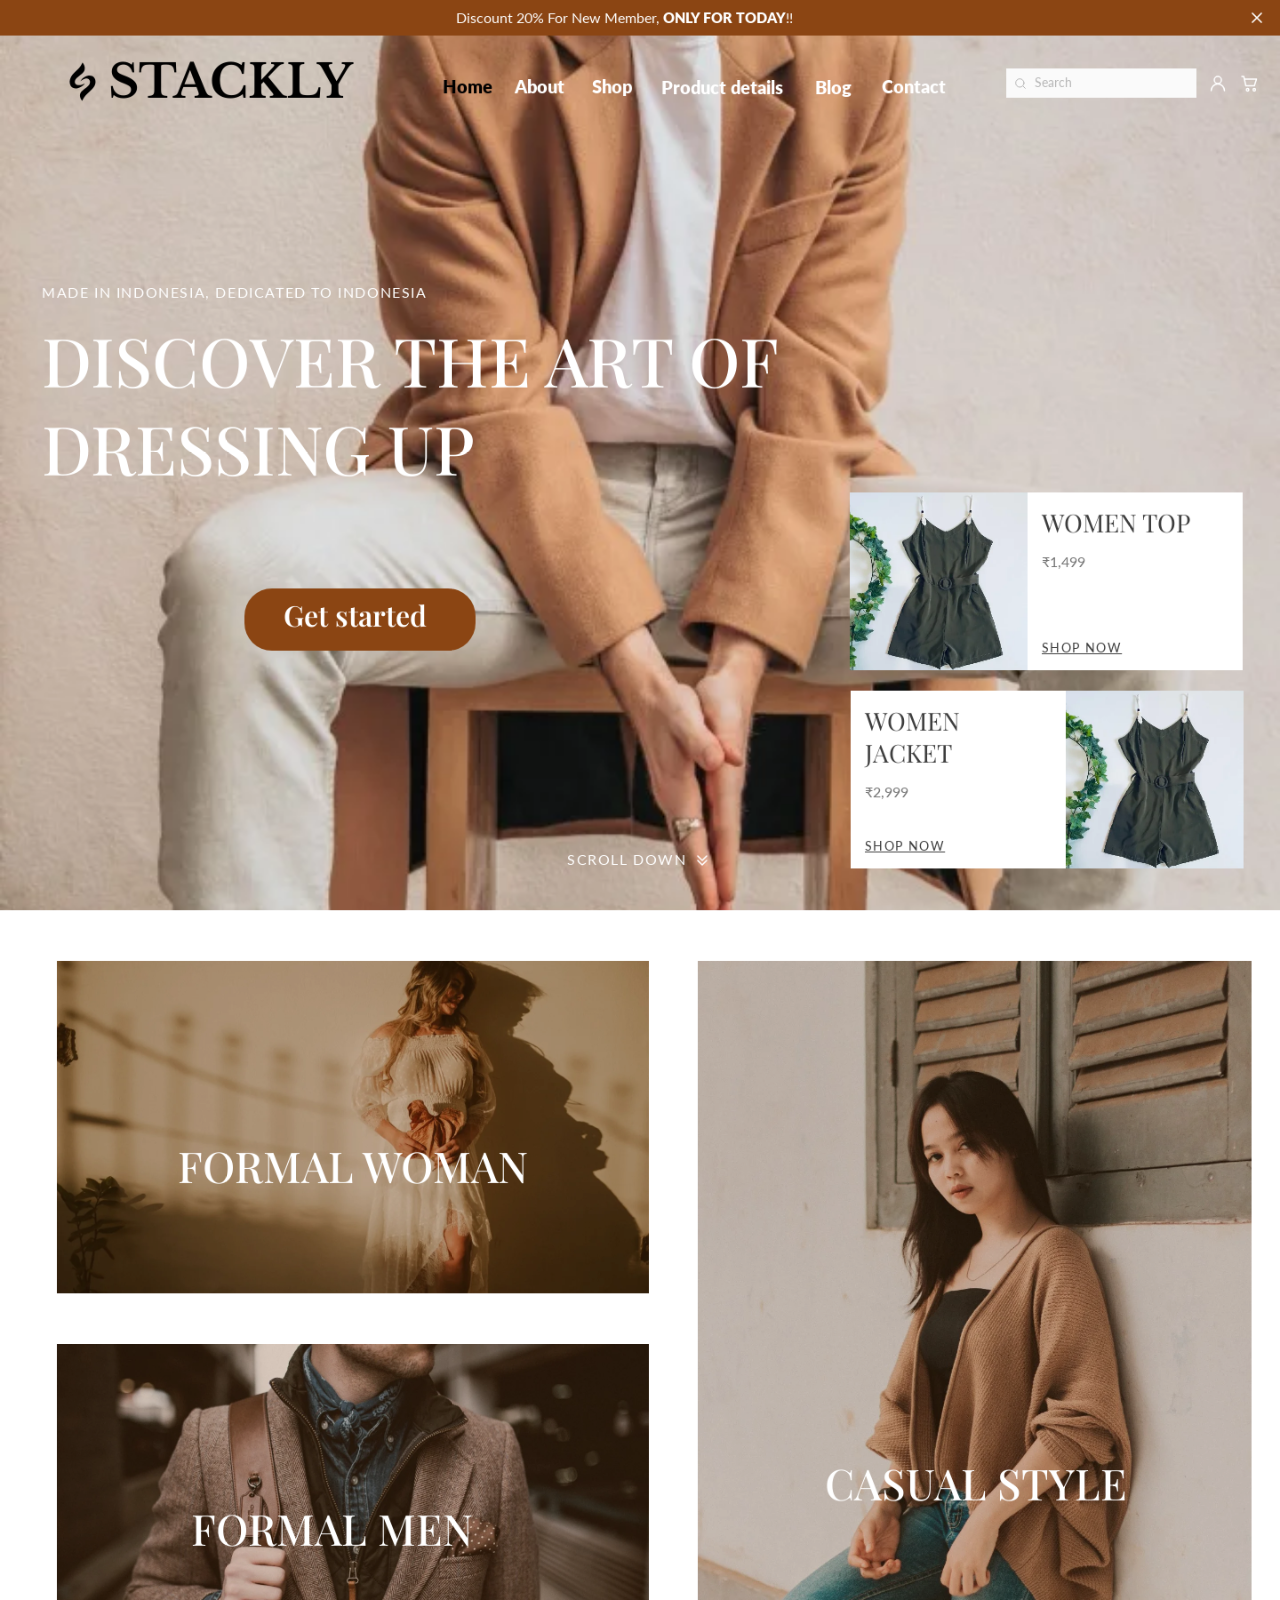
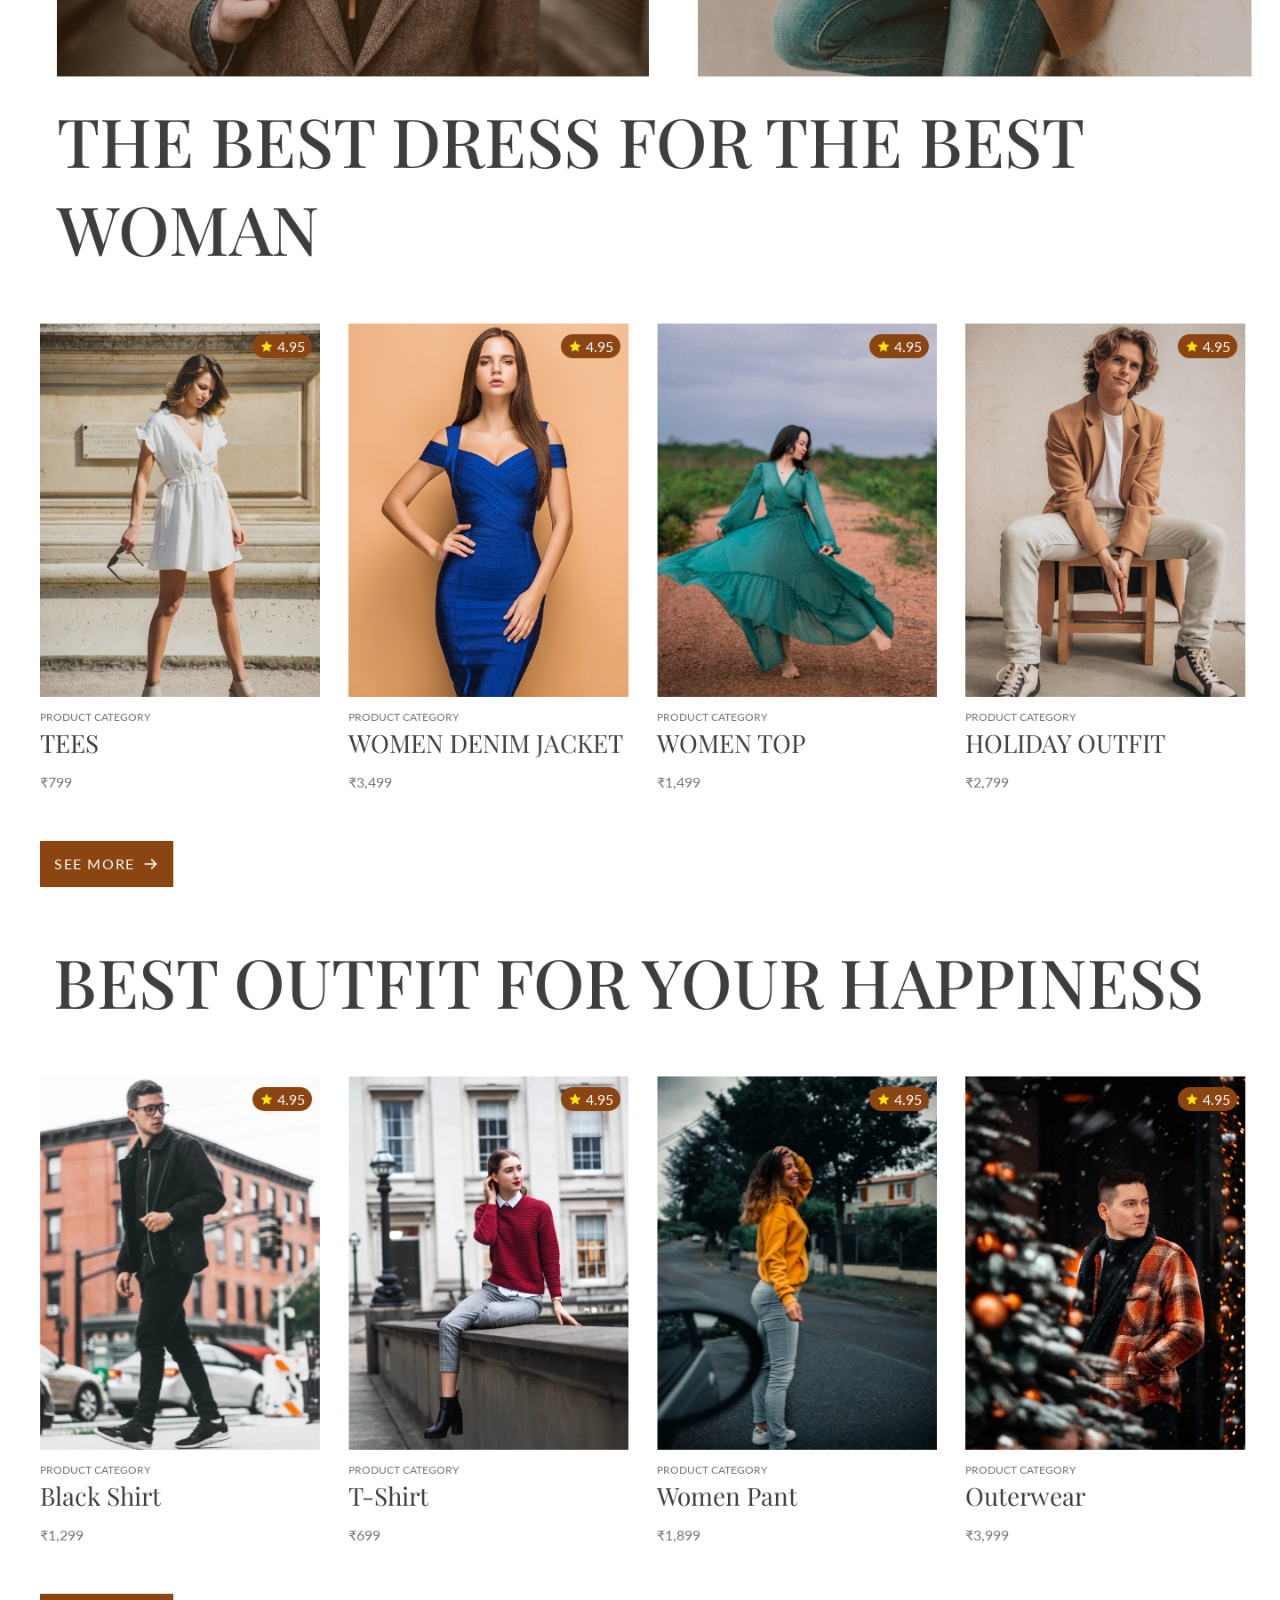
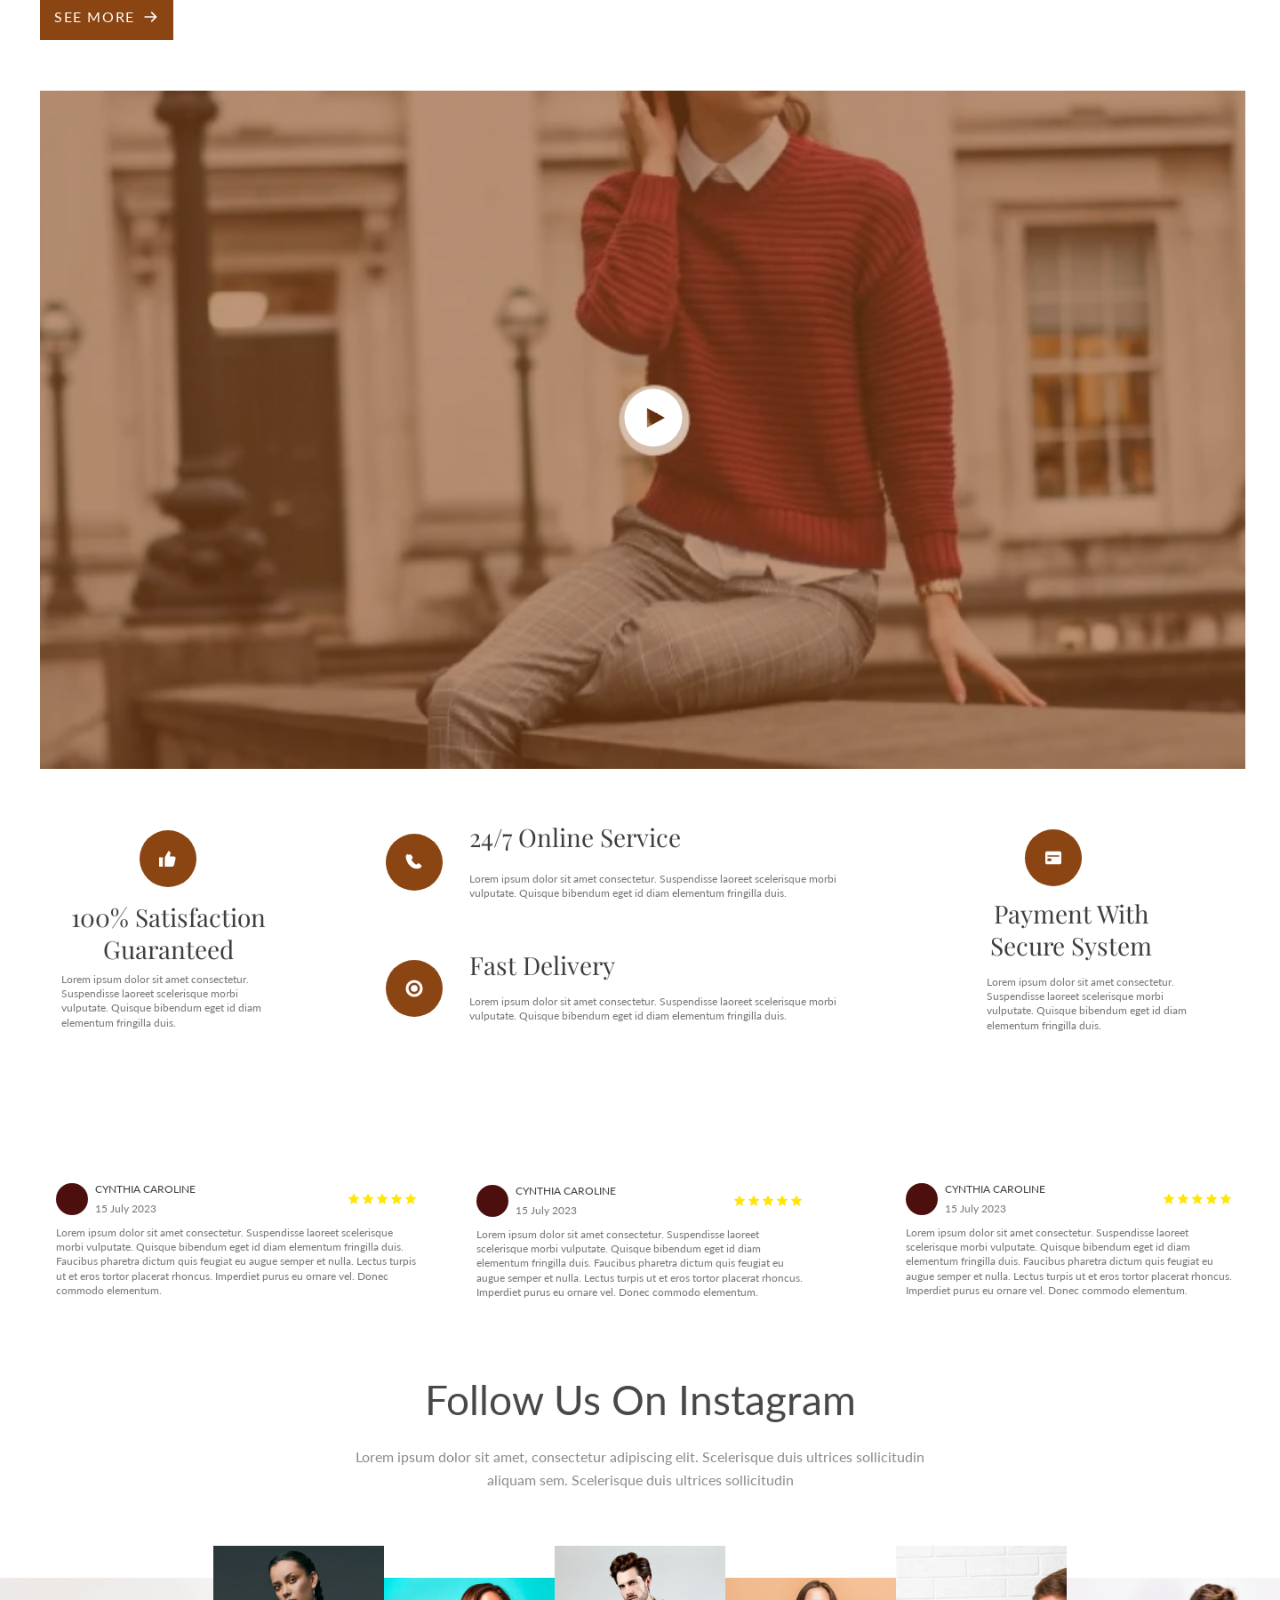
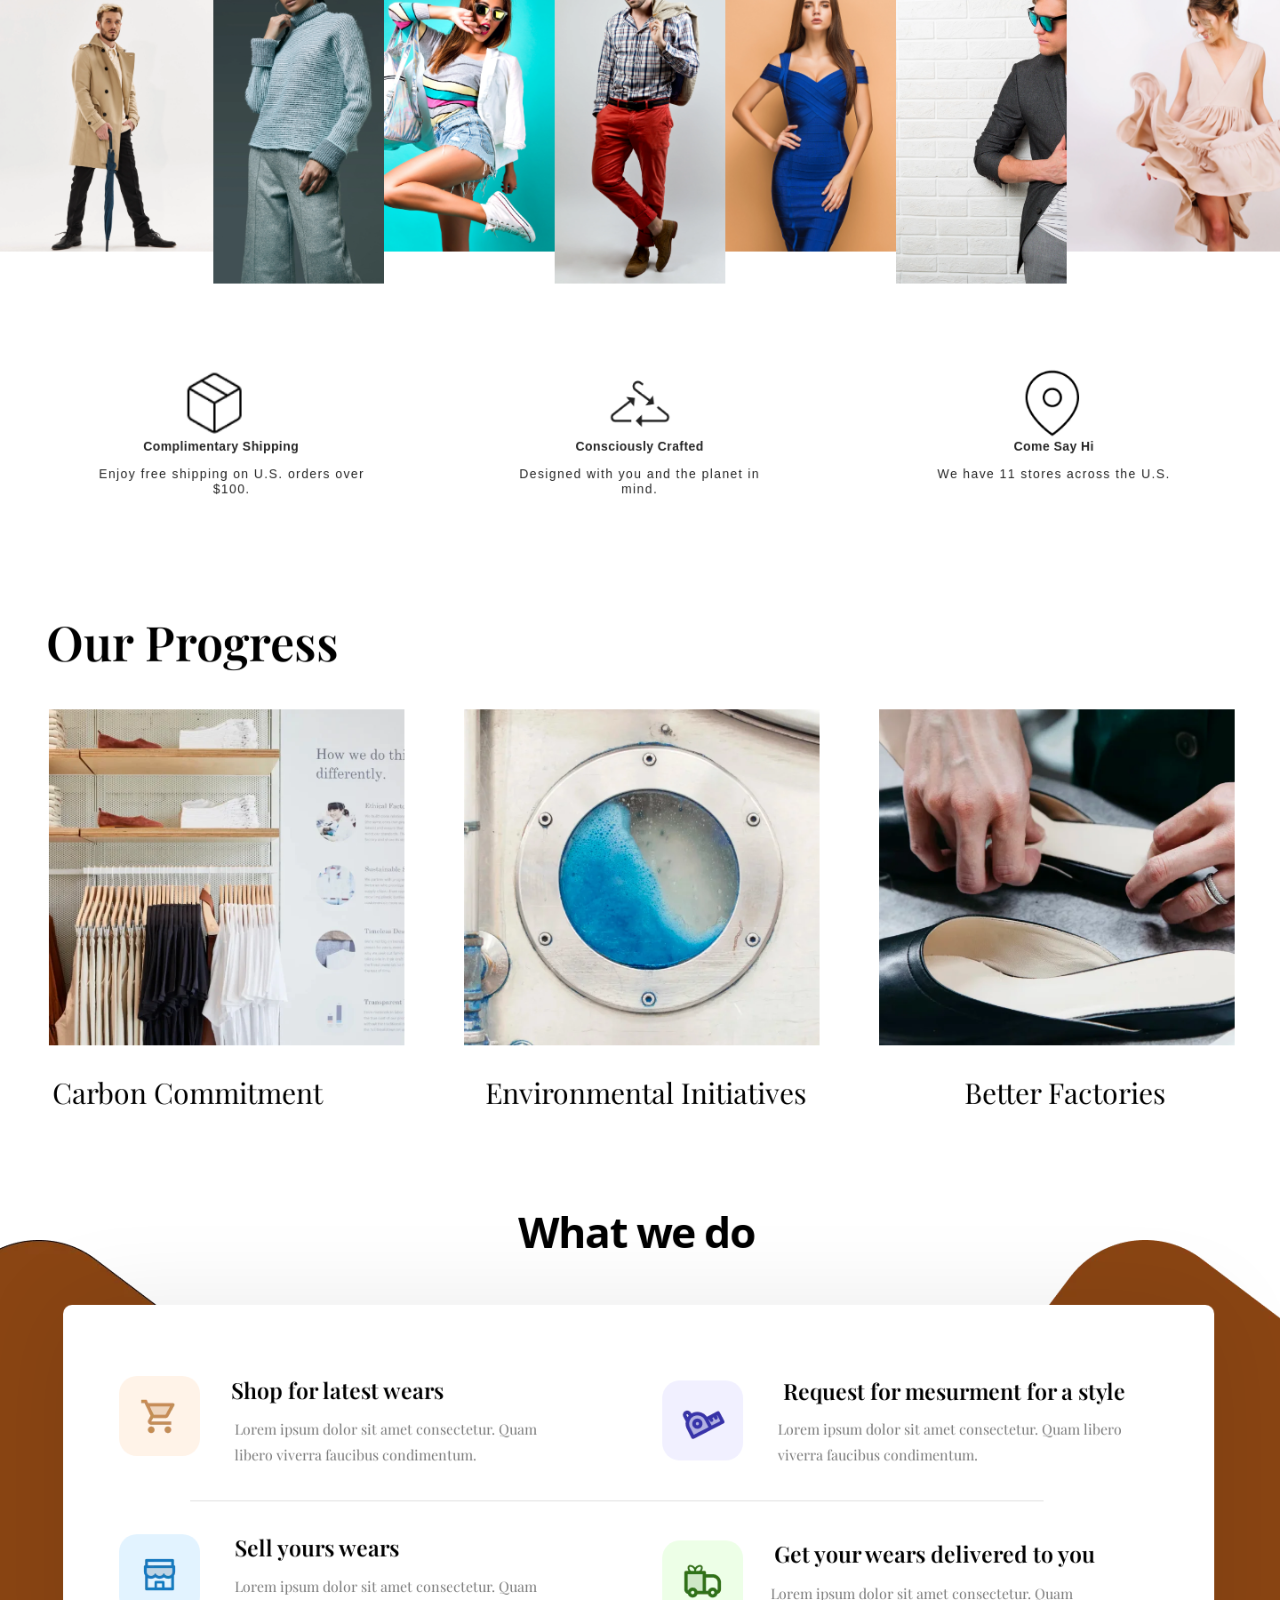
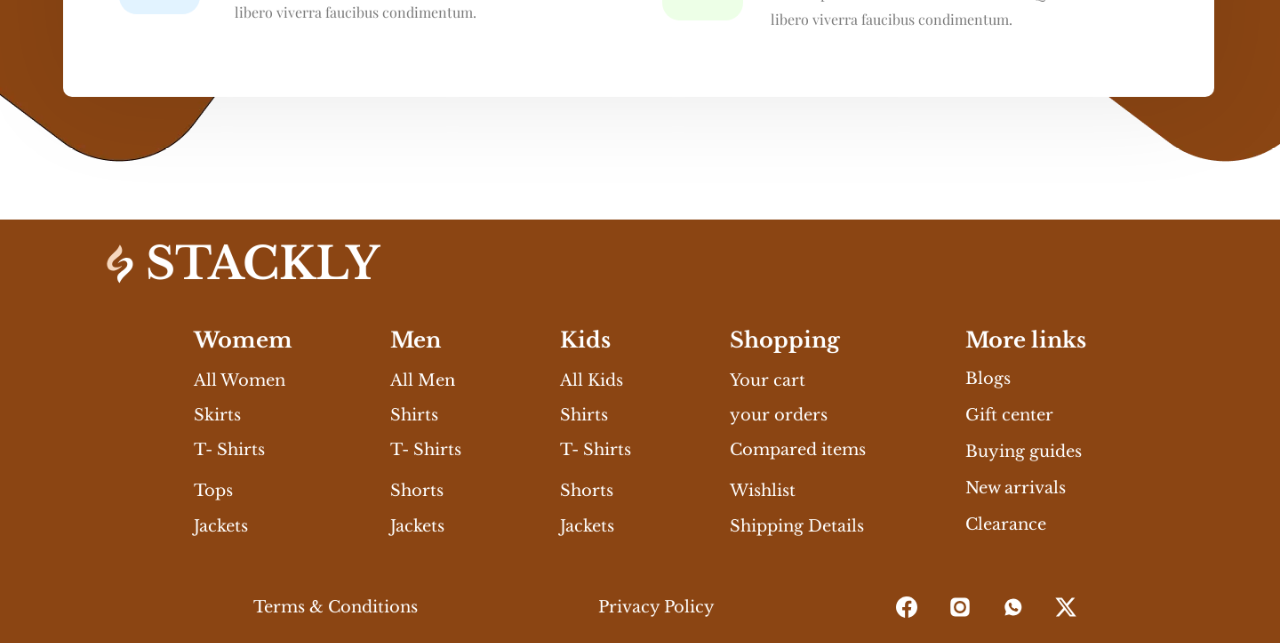
==== commit a72576dc: "Your second update message1" ====
--- a/index.html
+++ b/index.html
@@ -37,7 +37,7 @@
     <a class="nav__link is-active s958" href="index.html">Home</a>
     <a class="nav__link s959" href="html/about.html">About</a>
     <a class="nav__link s960" href="html/shop.html">Shop</a>
-    <a class="nav__link s961" href="html/product-details.html">Product details</a>
+    <a class="nav__link s961" href="html/product.html">Product details</a>
     <a class="nav__link s962" href="html/blog.html">Blog</a>
     <a class="nav__link s963" href="html/contact.html">Contact</a>
   </nav>
--- a/css/stackly.css
+++ b/css/stackly.css
@@ -1,4 +1,4 @@
-/* =============================================================================
+﻿/* =============================================================================
    STACKLY — the entire site's stylesheet (one file, one <link> per page)
    -----------------------------------------------------------------------------
    GENERATED FILE — rebuild with:  node <tools>/migrate.js --apply
@@ -6932,3 +6932,418 @@
 .s1072{width:31px;height:31px}  /* <a class="soc"> */
 .s1073{width:28px;height:28px}  /* <a class="soc"> */
 
+
+
+/* IMPORTANT: this patch has to live INSIDE @layer stackly. The .s### design
+   coordinates and the responsive blocks are ordered by layer, and for
+   !important declarations a layered rule always beats an unlayered one — a
+   patch written outside the layer silently loses to the older !important
+   rules inside it. This re-opens the same named layer, so its rules append
+   after every earlier "stackly" rule and finally win. */
+@layer stackly {
+
+/* =============================================================================
+   BUG-FIX PATCH — fixes applied without touching the existing rules above
+   1. Product Details: thumbnail strip visible on desktop (coord override)
+   2. Product Details: wishlist shows all 3 cards on mobile
+   3. Cart: mobile quantity stepper lays out horizontally
+   4. Product Details: all 3 wishlist cards display correctly on all screens
+   Smooth page navigation: already handled by html{scroll-behavior:smooth}
+   and the preloader transition in script.js.
+============================================================================= */
+
+/* ── 1. PRODUCT DETAILS — thumbnail strip (desktop ≥ 992px) ────────────────
+   The individual coord classes (.s524–.s528) pin each thumb at absolute
+   left/top. Inside the .pd-thumbs flex container those coords must be
+   nulled so the flex algorithm takes over.                                  */
+@media (min-width: 992px) {
+  :where(html.pg-product-details) .pd-thumbs .pd-thumb {
+    position: relative !important;
+    left: auto !important;
+    top: auto !important;
+    right: auto !important;
+    bottom: auto !important;
+    flex: 0 0 80px !important;
+    width: 80px !important;
+    height: 121px !important;
+  }
+}
+
+
+/* ── 2b. PRODUCT DETAILS — wishlist grid (desktop >= 992px) ─────────────────
+   Ensure all 3 cards in the wishlist grid are reliably displayed side-by-side
+   without coordinate clipping or overlapping.                                */
+@media (min-width: 992px) {
+  .canvas > .pd-wishlist-grid,
+  .pd-wishlist-grid {
+    display: flex !important;
+    flex-direction: row !important;
+    justify-content: space-between !important;
+    align-items: flex-start !important;
+    width: 1342px !important;
+    height: 423px !important;
+  }
+  .pd-wishlist-grid .pd-card {
+    position: relative !important;
+    left: auto !important;
+    top: auto !important;
+    right: auto !important;
+    bottom: auto !important;
+    flex: 0 0 410px !important;
+    width: 410px !important;
+    height: 423px !important;
+    display: block !important;
+  }
+}
+
+/* ── 3. CART — mobile quantity stepper & delete controls ───────────────────
+   The .ct__step children have absolute coords (left/top) inside .ct__qty.
+   On mobile the qty container is shifted via margin-top/padding-left tricks.
+   Fix: make the qty container a flex row, reset children to static flow,
+   and make .ct__trash and .ct__del display inline-flex next to each other
+   directly below the quantity stepper so user can increase/decrease and delete. */
+@media (max-width: 991px) {
+  .canvas > .ct__qty {
+    display: inline-flex !important;
+    flex-direction: row !important;
+    align-items: center !important;
+    justify-content: space-between !important;
+    gap: 0 !important;
+    width: 120px !important;
+    height: 40px !important;
+    padding: 0 8px !important;
+    box-shadow: inset 0 0 0 1px #dcd6ce !important;
+    border-radius: 8px !important;
+    background: #fff !important;
+    box-sizing: border-box !important;
+    margin-top: 6px !important;
+    margin-left: 108px !important;
+    align-self: flex-start !important;
+  }
+  .canvas > .ct__qty .ct__step {
+    position: static !important;
+    left: auto !important;
+    top: auto !important;
+    width: 24px !important;
+    height: 24px !important;
+    flex: 0 0 24px !important;
+    display: flex !important;
+    align-items: center !important;
+    justify-content: center !important;
+    cursor: pointer !important;
+  }
+  .canvas > .ct__qty .ct__num {
+    position: static !important;
+    left: auto !important;
+    top: auto !important;
+    flex: 1 !important;
+    text-align: center !important;
+    font-size: 15px !important;
+    line-height: 1 !important;
+    width: auto !important;
+  }
+  /* Keep item name above qty, not beside it — fix stacking order */
+  .canvas > .ct__name {
+    font-size: 14px !important;
+    line-height: 20px !important;
+    height: auto !important;
+    white-space: normal !important;
+    margin-top: -128px !important;
+    padding-left: 108px !important;
+    min-height: 38px !important;
+    align-self: flex-start !important;
+  }
+  .canvas > .ct__price1,
+  .canvas > .ct__price2,
+  .canvas > .ct__price3 {
+    height: auto !important;
+    margin-top: -6px !important;
+    padding-left: 108px !important;
+    font-size: 15px !important;
+    font-weight: 700 !important;
+    align-self: flex-start !important;
+  }
+  .canvas > .ct__badge {
+    margin: -6px 0 0 4px !important;
+    font-size: 10px !important;
+    align-self: flex-start !important;
+  }
+  /* Delete controls: trash icon + "Delete" text side by side below qty */
+  .canvas > .ct__trash {
+    display: inline-flex !important;
+    align-items: center !important;
+    justify-content: center !important;
+    width: 24px !important;
+    height: 24px !important;
+    margin-top: 8px !important;
+    margin-left: 108px !important;
+    align-self: flex-start !important;
+    cursor: pointer !important;
+  }
+  .canvas > .ct__trash svg {
+    width: 20px !important;
+    height: 20px !important;
+  }
+  .canvas > .ct__del {
+    display: inline-flex !important;
+    align-items: center !important;
+    font-size: 14px !important;
+    line-height: 24px !important;
+    color: #929292 !important;
+    height: 24px !important;
+    margin-top: -24px !important;
+    margin-left: 136px !important;
+    padding-left: 0 !important;
+    align-self: flex-start !important;
+    cursor: pointer !important;
+    text-decoration: underline !important;
+  }
+  .canvas > .ct__delline {
+    display: none !important;
+  }
+  .canvas > .ct__notes {
+    margin-top: 12px !important;
+    font-size: 13px !important;
+    align-self: flex-start !important;
+  }
+  .canvas > .ct__notebox {
+    margin-top: 6px !important;
+    height: 56px !important;
+    align-self: flex-start !important;
+  }
+  .canvas > .ct__notetext {
+    margin-top: -46px !important;
+    padding-left: 12px !important;
+    font-size: 13px !important;
+    align-self: flex-start !important;
+  }
+}
+}
+
+/* ── 4. SMOOTH PAGE NAVIGATION & STICKY HEADER ACTIVE LINKS ─────────────────
+   Smooth hover feel for nav links and active state highlight for sticky nav. */
+.nav__link {
+  transition: color .25s ease, opacity .25s ease !important;
+}
+.nav__link:hover {
+  opacity: .8 !important;
+}
+.ssh-nav a.is-active,
+.ssh-nav a.is-current {
+  color: #8b4513 !important;
+  font-weight: 800 !important;
+}
+
+
+/* =============================================================================
+   FINAL FIX LAYER — appended last-minute corrections.
+   It re-opens the SAME named layer ("stackly"), so every rule below sorts
+   after every earlier layer rule and wins; the !important flags also beat the
+   unlayered .s### design-coordinate rules.
+   ========================================================================== */
+@layer stackly {
+
+  /* ---------- CART — mobile item rows (<= 991px) --------------------------
+     The canvas is a wrapping flex column of full-width lines with a 12px gap,
+     so each line sits at:  y = flow + margin-top
+     and the next line starts at: flow + max(0, height + margin-top) + 12.
+     Every margin below is solved against that model so that image, name,
+     price, stepper, delete and notes land where the design wants them.       */
+  @media (max-width: 991px) {
+    .canvas > .ct__img {
+      flex: 0 0 96px !important;
+      width: 96px !important;
+      height: 128px !important;
+      margin-top: 0 !important;
+      left: auto !important;
+      top: auto !important;
+    }
+    .canvas > .ct__name {
+      flex: 0 0 100% !important;
+      width: 100% !important;
+      height: 20px !important;
+      margin-top: -132px !important;
+      margin-left: 0 !important;
+      min-height: 20px !important;
+      padding-left: 108px !important;
+      font-size: 15px !important;
+      line-height: 20px !important;
+      white-space: nowrap !important;
+      overflow: hidden !important;
+      text-overflow: ellipsis !important;
+      align-self: flex-start !important;
+      left: auto !important;
+      top: auto !important;
+    }
+    .canvas > .ct__price1 {
+      flex: 0 0 100% !important;
+      width: 100% !important;
+      height: 20px !important;
+      margin-top: -116px !important;
+      margin-left: 0 !important;
+      padding-left: 108px !important;
+      font-size: 15px !important;
+      line-height: 20px !important;
+      font-weight: 700 !important;
+      align-self: flex-start !important;
+      left: auto !important;
+      top: auto !important;
+    }
+    /* compact stepper that sits beside the photo instead of crossing it */
+    .canvas > .ct__qty {
+      display: flex !important;
+      flex: 0 0 auto !important;
+      width: 156px !important;
+      height: 40px !important;
+      margin-top: -100px !important;
+      margin-left: 108px !important;
+      padding: 0 8px !important;
+      box-sizing: border-box !important;
+      align-items: center !important;
+      justify-content: space-between !important;
+      align-self: flex-start !important;
+      left: auto !important;
+      top: auto !important;
+    }
+    .canvas > .ct__qty .ct__step { flex: 0 0 24px !important; }
+    .canvas > .ct__qty .ct__num { flex: 1 1 auto !important; width: auto !important; }
+    /* trash icon and "Delete" share one line, aligned with the text column */
+    .canvas > .ct__trash {
+      display: flex !important;
+      flex: 0 0 254px !important;
+      width: 254px !important;
+      height: 24px !important;
+      margin-top: -38px !important;
+      margin-left: 108px !important;
+      padding-left: 0 !important;
+      align-items: center !important;
+      justify-content: flex-start !important;
+      align-self: flex-start !important;
+      left: auto !important;
+      top: auto !important;
+    }
+    .canvas > .ct__del {
+      display: flex !important;
+      flex: 0 0 218px !important;
+      width: 218px !important;
+      height: 24px !important;
+      margin-top: -50px !important;
+      margin-left: 144px !important;
+      padding-left: 0 !important;
+      align-items: center !important;
+      justify-content: flex-start !important;
+      align-self: flex-start !important;
+      left: auto !important;
+      top: auto !important;
+    }
+    .canvas > .ct__notes {
+      flex: 0 0 100% !important;
+      width: 100% !important;
+      height: auto !important;
+      margin-top: -26px !important;
+      margin-left: 0 !important;
+      padding-left: 0 !important;
+      align-self: flex-start !important;
+      left: auto !important;
+      top: auto !important;
+    }
+    .canvas > .ct__notebox {
+      flex: 0 0 100% !important;
+      width: 100% !important;
+      height: 56px !important;
+      margin-top: -10px !important;
+      margin-left: 0 !important;
+      align-self: flex-start !important;
+      left: auto !important;
+      top: auto !important;
+    }
+    .canvas > .ct__notetext {
+      flex: 0 0 100% !important;
+      width: 100% !important;
+      height: 20px !important;
+      margin-top: -52px !important;
+      margin-left: 0 !important;
+      padding-left: 12px !important;
+      align-self: flex-start !important;
+      left: auto !important;
+      top: auto !important;
+    }
+
+    /* ---------- CART — empty state is far too heavy on a phone ------------
+       Desktop keeps its 44px Playfair heading / 20px copy / 88px button.     */
+    .canvas > .ct-empty {
+      gap: 14px !important;
+      padding: 22px 16px !important;
+      height: auto !important;
+      left: auto !important;
+      top: auto !important;
+      width: auto !important;
+    }
+    .canvas .ct-empty svg { width: 52px !important; height: 52px !important; }
+    .canvas .ct-empty h3 { font-size: 26px !important; line-height: 1.22 !important; }
+    .canvas .ct-empty p { font-size: 14px !important; line-height: 22px !important; }
+    .canvas .ct-empty__btn {
+      align-self: center !important;
+      width: auto !important;
+      max-width: 100% !important;
+      margin-top: 2px !important;
+      padding: 13px 26px !important;
+      font-size: 14px !important;
+      line-height: 20px !important;
+      letter-spacing: 1.4px !important;
+      white-space: nowrap !important;
+    }
+  }
+
+  /* ---------- PRODUCT DETAILS — desktop action row ------------------------
+     .s544 pins "Add To Cart" at left:198px. On desktop .pd-actions is a flex
+     row (158px stepper + 40px gap) where the button already starts at 198px,
+     so the coordinate doubles up as a relative offset and pushes the 521px
+     button to x=1098 — 179px past the 1440px stage, where .stage{overflow:
+     hidden} clips it. Drop the coordinate and the flex row lands exactly on
+     the design (702 + 158 + 40 + 521 = 1421). */
+  @media (min-width: 992px) {
+    .pd-actions .pd-qty,
+    .pd-actions .pd-btn {
+      left: auto !important;
+      top: auto !important;
+    }
+  }
+
+  /* ---------- pinned header backdrop (injected by script.js) --------------
+     Below 992px the canvas rewrites every direct child to
+     `position:static; height:auto; flex:0 0 100%` (see
+     `.canvas > :not(.stackly-inp)`), which would drop the strip into the
+     page flow, squeeze it to its 1px bottom border and shove the content
+     down. Same specificity, later in the layer — so this wins. The height
+     itself is measured by script.js and passed through the custom property
+     so the JS-set inline height (which loses to `height:auto !important`)
+     is no longer needed. */
+  .canvas > .stackly-header-bg {
+    position: absolute !important;
+    left: 0 !important;
+    right: auto !important;
+    top: 0 !important;
+    width: 100% !important;
+    height: var(--stackly-header-h, 130px) !important;
+    flex: 0 0 auto !important;
+    z-index: 15 !important;
+    transform: none !important;
+  }
+}
+
+/* =============================================================================
+   LOGO — always fully black
+   The mark is two paths (brown + near-black) and the wordmark carries a brown
+   "S": against the brown sticky bar those parts disappeared, so the logo read
+   as "TACKLY" with a broken mark. Force the whole header logo — mark, "S" and
+   wordmark — to black on every page, top of page and scrolled alike.
+   Same layer as the design rules above, later in source, so it wins without
+   touching a single design coordinate (geometry/pixels of the layout are
+   unchanged; only the logo's paint colour is).
+============================================================================= */
+@layer stackly {
+  .canvas .logo { color: #000000 !important; }
+  .canvas .logo b { color: #000000 !important; }
+  .canvas .logo .brand-logo-icon path { fill: #000000 !important; }
+}
